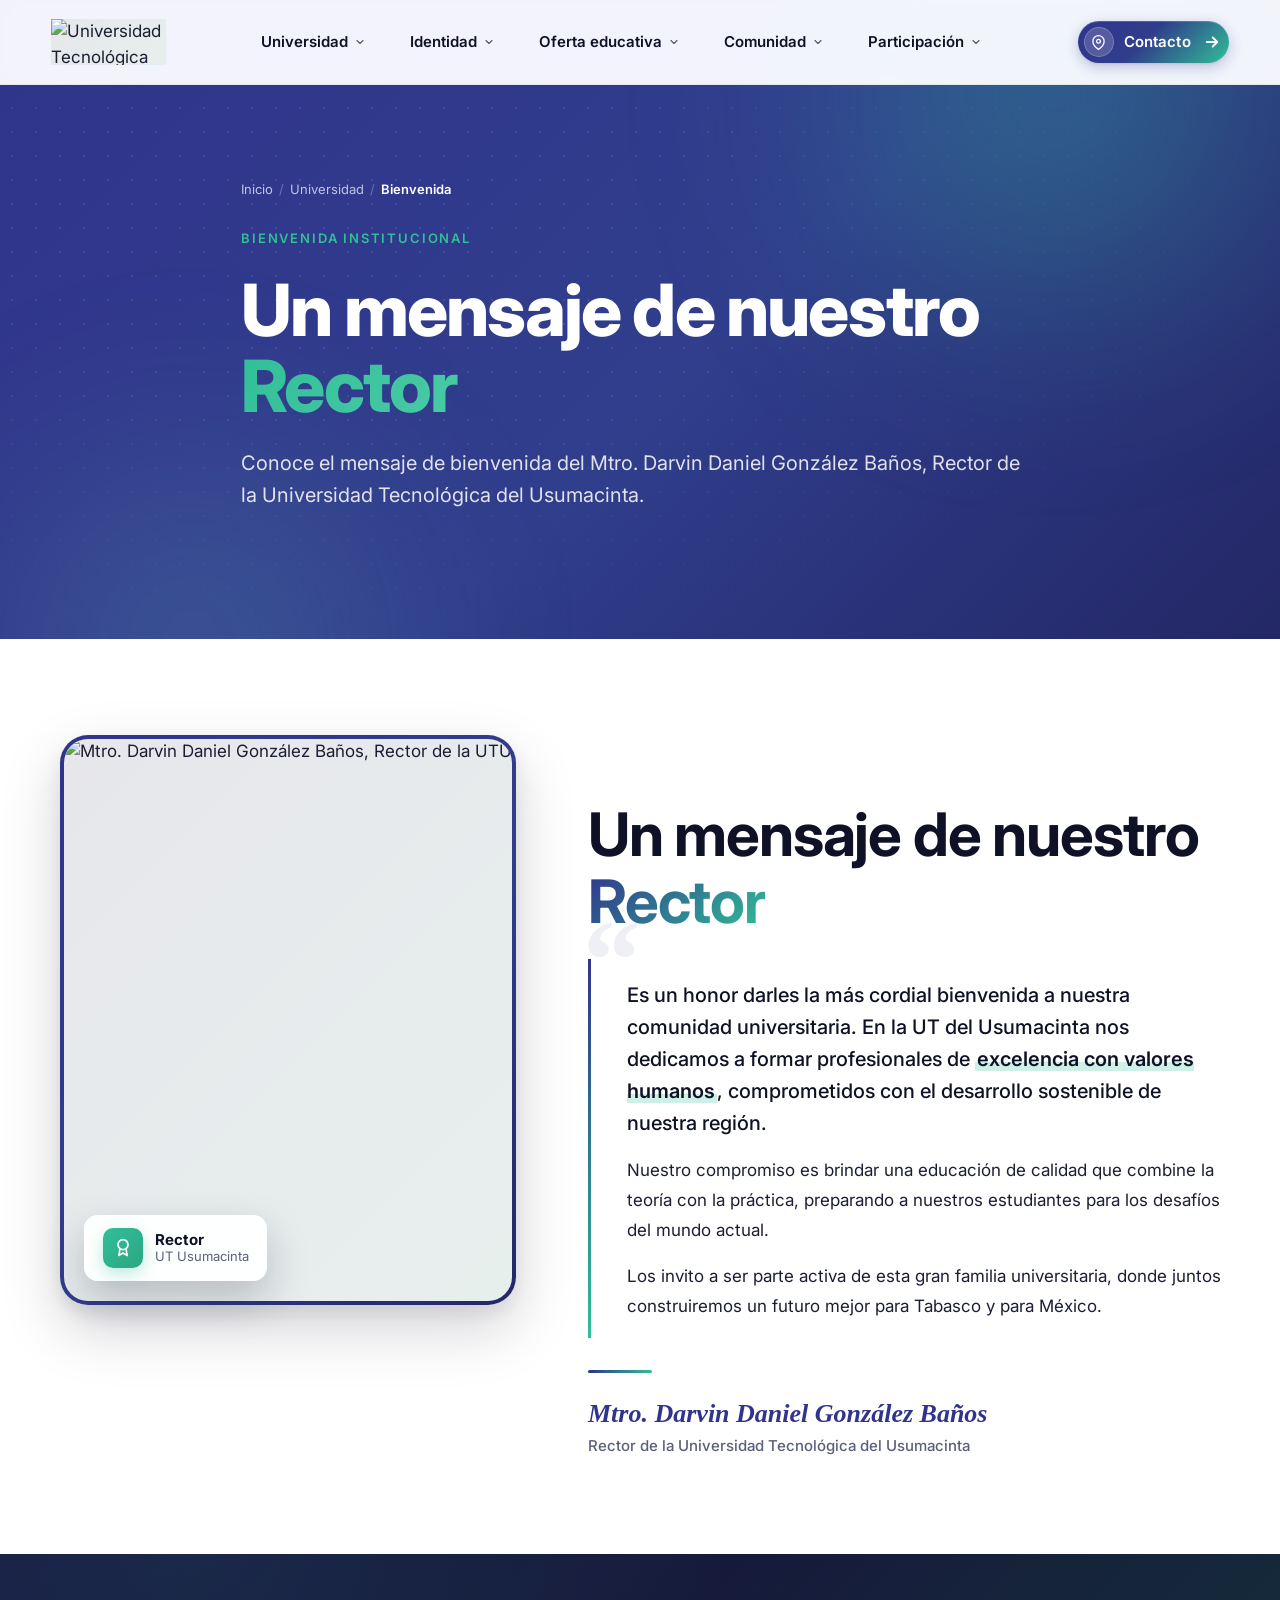
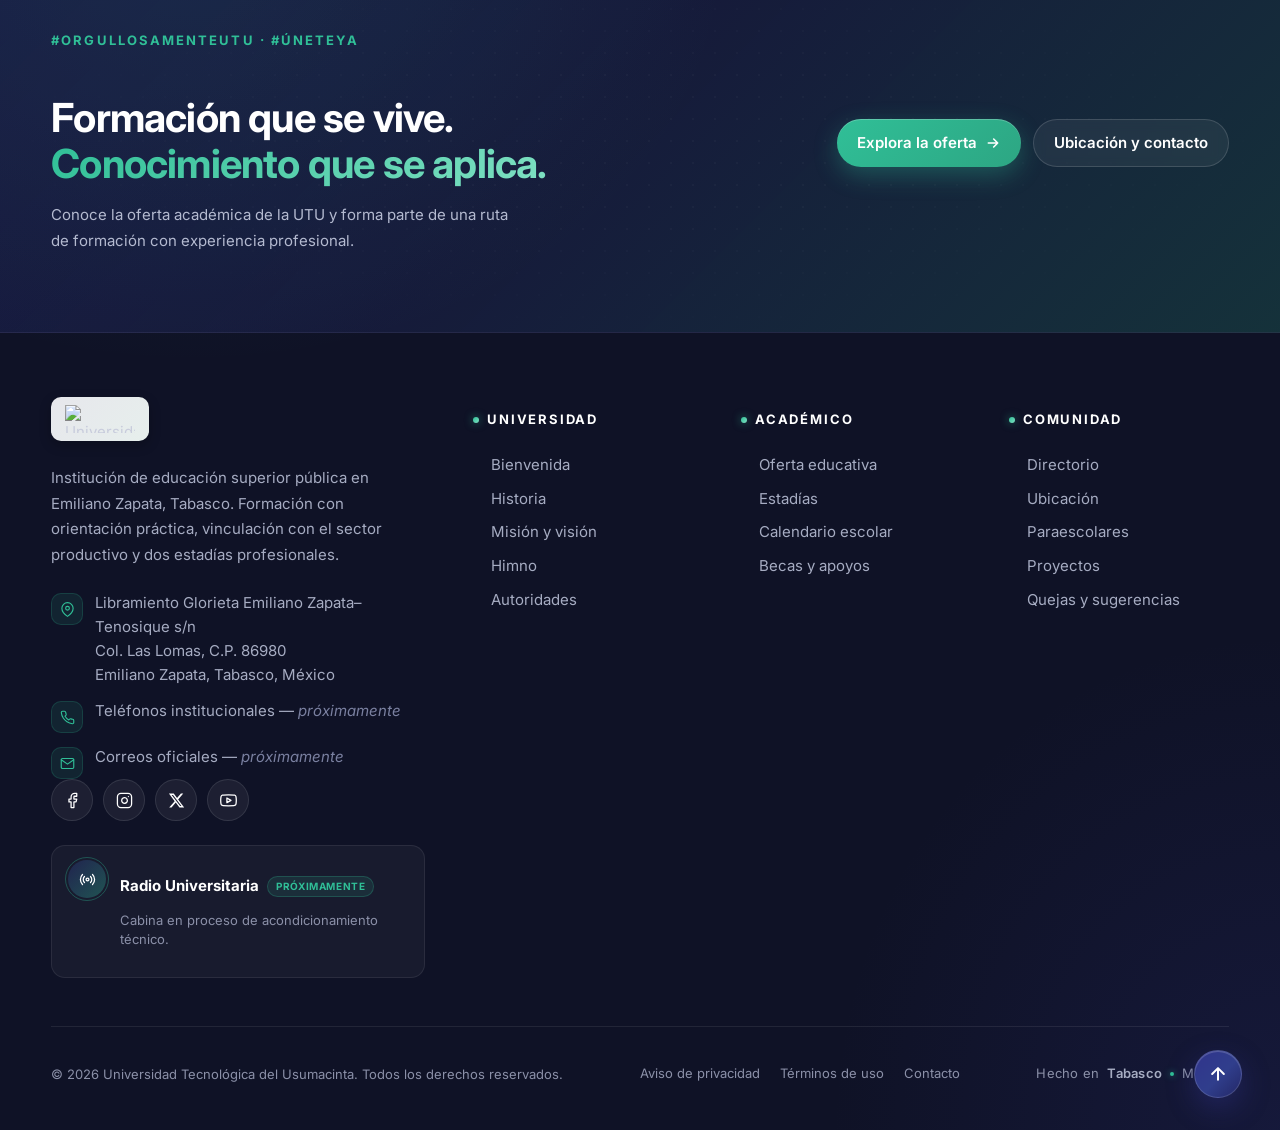
==== pages/universidad/bienvenida.html @ 5c2abf06 "feat: estructura inicial del portal UTU" ====
<!-- ============================================================
     pages/universidad/bienvenida.html — Ejemplo de página interna
     ------------------------------------------------------------
     Patrón a replicar para:
       historia.html, mision-vision.html, autoridades.html,
       instalaciones.html, oferta-educativa/*, admisiones,
       becas, comunidad/*, noticias/*, etc.
     ============================================================ -->
<!DOCTYPE html>
<html lang="es">

<head>
    <meta charset="UTF-8">
    <meta name="viewport" content="width=device-width, initial-scale=1">
    <meta name="theme-color" content="#30348C">

    <title>Bienvenida del Rector | UTU</title>
    <meta name="description" content="Mensaje de bienvenida del Rector de la Universidad Tecnológica del Usumacinta.">
    <meta name="robots" content="index, follow">
    <link rel="canonical" href="https://www.utu.edu.mx/pages/universidad/bienvenida.html">

    <link rel="icon" href="/assets/icons/icon.png" type="image/png">

    <link rel="preconnect" href="https://fonts.googleapis.com">
    <link rel="preconnect" href="https://fonts.gstatic.com" crossorigin>
    <link href="https://fonts.googleapis.com/css2?family=Inter:wght@400;500;600;700;800&display=swap" rel="stylesheet">

    <!-- Estilos base + componentes comunes -->
    <link rel="stylesheet" href="/css/reset.css">
    <link rel="stylesheet" href="/css/variables.css">
    <link rel="stylesheet" href="/css/main.css">
    <link rel="stylesheet" href="/css/components/buttons.css">
    <link rel="stylesheet" href="/css/components/cards.css">
    <link rel="stylesheet" href="/css/components/header.css">
    <link rel="stylesheet" href="/css/components/footer.css">
    <link rel="stylesheet" href="/css/components/breadcrumbs.css">
    <link rel="stylesheet" href="/css/components/page-hero.css">
    <!-- Estilos específicos de esta página -->
    <link rel="stylesheet" href="/css/pages/bienvenida.css">

    <script>document.documentElement.classList.add('js');</script>
</head>

<body data-page="bienvenida">

    <a class="skip-link" href="#contenido">Saltar al contenido principal</a>

    <div data-component="header"></div>

    <main id="contenido">

        <!-- HERO interno (comparte estilos con todas las páginas internas) -->
        <section class="page-hero" aria-labelledby="bienvenida-title">
            <div class="page-hero__bg" aria-hidden="true"></div>
            <div class="container page-hero__inner">
                <nav class="breadcrumbs breadcrumbs--on-dark" aria-label="Ruta de navegación">
                    <ol>
                        <li><a href="/">Inicio</a></li>
                        <li><a href="/pages/universidad/bienvenida.html">Universidad</a></li>
                        <li><span aria-current="page">Bienvenida</span></li>
                    </ol>
                </nav>
                <p class="eyebrow eyebrow--on-dark">Bienvenida institucional</p>
                <h1 class="page-hero__title" id="bienvenida-title">
                    Un mensaje de nuestro
                    <span class="page-hero__title-accent">Rector</span>
                </h1>
                <p class="page-hero__lead">
                    Conoce el mensaje de bienvenida del Mtro. Darvin Daniel González Baños,
                    Rector de la Universidad Tecnológica del Usumacinta.
                </p>
            </div>
        </section>

        <!-- CONTENIDO EDITORIAL -->
        <section class="section bienvenida" aria-labelledby="rector-title">
            <div class="container">
                <div class="bienvenida__layout">

                    <div class="bienvenida__portrait reveal">
                        <figure class="bienvenida__media">
                            <img src="/assets/images/rector/Rector.webp"
                                 alt="Mtro. Darvin Daniel González Baños, Rector de la UTU"
                                 width="800" height="1000"
                                 loading="eager" decoding="async" fetchpriority="high"
                                 data-img-fallback="Retrato oficial del Rector">
                        </figure>
                        <div class="bienvenida__badge">
                            <span class="bienvenida__badge-icon" aria-hidden="true">
                                <svg viewBox="0 0 24 24" fill="none" stroke="currentColor" stroke-width="2" stroke-linecap="round" stroke-linejoin="round"><circle cx="12" cy="8" r="6"/><path d="m8.21 13.89-1.21 7.11L12 18l5 3-1.21-7.12"/></svg>
                            </span>
                            <span class="bienvenida__badge-text">
                                <strong>Rector</strong>
                                <span>UT Usumacinta</span>
                            </span>
                        </div>
                    </div>

                    <div class="bienvenida__content reveal" data-reveal-delay="140">
                        <h2 class="bienvenida__title" id="rector-title">
                            Un mensaje de nuestro <span class="bienvenida__title-accent">Rector</span>
                        </h2>
                        <blockquote class="bienvenida__message">
                            <p class="bienvenida__paragraph bienvenida__paragraph--lead">
                                Es un honor darles la más cordial bienvenida a nuestra
                                comunidad universitaria. En la UT del Usumacinta nos dedicamos
                                a formar profesionales de <span class="bienvenida__highlight">excelencia con valores humanos</span>,
                                comprometidos con el desarrollo sostenible de nuestra región.
                            </p>
                            <p class="bienvenida__paragraph">
                                Nuestro compromiso es brindar una educación de calidad que
                                combine la teoría con la práctica, preparando a nuestros
                                estudiantes para los desafíos del mundo actual.
                            </p>
                            <p class="bienvenida__paragraph">
                                Los invito a ser parte activa de esta gran familia
                                universitaria, donde juntos construiremos un futuro mejor
                                para Tabasco y para México.
                            </p>
                        </blockquote>
                        <footer class="bienvenida__signature">
                            <span class="bienvenida__signature-name">Mtro. Darvin Daniel González Baños</span>
                            <span class="bienvenida__signature-role">Rector de la Universidad Tecnológica del Usumacinta</span>
                        </footer>
                    </div>

                </div>
            </div>
        </section>

    </main>

    <div data-component="footer"></div>

    <script type="module" src="/js/app.js"></script>
</body>
</html>
---- css/variables.css ----
/* ============================================================
   variables.css — Design tokens UTU
   ------------------------------------------------------------
   Punto único de verdad para color, tipografía, espacio,
   radios, sombras, z-index y layout. Nada de colores
   hardcodeados en el resto de archivos.
   ============================================================ */

:root {
    /* ---------- Marca ---------- */
    --color-primary:        #30348C;
    --color-primary-dark:   #303E8C;
    --color-primary-deep:   #232766;
    --color-secondary:      #30BF97;
    --color-secondary-dark: #2DA683;

    /* ---------- Neutros ---------- */
    --color-surface:        #FFFFFF;
    --color-surface-alt:    #F7F8FC;
    --color-background:     #F2F2F2;
    --color-ink:            #0F1226;
    --color-text:           #1C1F33;
    --color-muted:          #5B607A;
    --color-subtle:         #8B90A8;
    --color-border:         #E4E6EF;
    --color-border-strong:  #CFD3E0;

    /* ---------- Gradientes ---------- */
    --gradient-primary: linear-gradient(135deg, #30348C 0%, #303E8C 55%, #232766 100%);
    --gradient-accent:  linear-gradient(135deg, #30BF97 0%, #2DA683 100%);

    /* ---------- Tipografía ---------- */
    --font-sans: Inter, -apple-system, BlinkMacSystemFont, "Segoe UI", Roboto, Helvetica, Arial, sans-serif;

    --fs-xs:   clamp(0.75rem,  0.72rem + 0.15vw, 0.8125rem);
    --fs-sm:   clamp(0.875rem, 0.85rem + 0.20vw, 0.9375rem);
    --fs-base: clamp(0.9375rem,0.92rem + 0.25vw, 1.0625rem);
    --fs-lg:   clamp(1.0625rem,1rem    + 0.40vw, 1.25rem);
    --fs-xl:   clamp(1.25rem,  1.1rem  + 0.80vw, 1.625rem);
    --fs-2xl:  clamp(1.5rem,   1.25rem + 1.40vw, 2.25rem);
    --fs-3xl:  clamp(1.875rem, 1.4rem  + 2.40vw, 3rem);
    --fs-4xl:  clamp(2.25rem,  1.6rem  + 3.20vw, 3.75rem);
    --fs-hero: clamp(2.25rem,  1.4rem  + 4.20vw, 4.5rem);

    /* ---------- Espaciado fluido ---------- */
    --space-2xs: 0.25rem;
    --space-xs:  0.5rem;
    --space-sm:  0.75rem;
    --space-md:  1rem;
    --space-lg:  1.5rem;
    --space-xl:  2rem;
    --space-2xl: 3rem;
    --space-3xl: clamp(3rem,   2rem   + 5vw, 6rem);
    --space-4xl: clamp(4rem,   2.5rem + 7vw, 8rem);

    /* ---------- Layout ---------- */
    --container-max:    1400px;
    --container-narrow: 960px;
    --container-pad:    clamp(1rem, 4vw, 4rem);

    /* ---------- Radios ---------- */
    --radius-xs:   6px;
    --radius-sm:  10px;
    --radius-md:  14px;
    --radius-lg:  20px;
    --radius-xl:  28px;
    --radius-pill: 999px;

    /* ---------- Sombras ---------- */
    --shadow-xs:   0 1px 2px   rgba(15,18,38,.05);
    --shadow-sm:   0 2px 8px   rgba(15,18,38,.06);
    --shadow-md:   0 8px 24px  rgba(15,18,38,.08);
    --shadow-lg:   0 18px 48px rgba(15,18,38,.10);
    --shadow-glow: 0 12px 40px rgba(48,52,140,.18);

    /* ---------- Transiciones ---------- */
    --ease-out:    cubic-bezier(.22,1,.36,1);
    --ease-in-out: cubic-bezier(.65,0,.35,1);
    --t-fast: .2s var(--ease-out);
    --t-base: .35s var(--ease-out);
    --t-slow: .6s var(--ease-out);

    /* ---------- Z-index ---------- */
    --z-header:   100;
    --z-drawer:   300;
    --z-toast:    400;
    --z-lightbox: 500;

    /* ---------- Alturas útiles ---------- */
    --header-h: 68px;
    --hero-h:   clamp(440px, 72vh, 640px);
}

@media (min-width: 1024px) {
    :root {
        --header-h: 84px;
        --hero-h:   clamp(620px, 92vh, 900px);
    }
}

/* Respeta la preferencia de movimiento reducido del sistema */
@media (prefers-reduced-motion: reduce) {
    :root {
        --t-fast: 0.01ms;
        --t-base: 0.01ms;
        --t-slow: 0.01ms;
    }
}
---- css/main.css ----
/* ============================================================
   main.css — Base global y utilidades
   ============================================================ */

body {
    font-family: var(--font-sans);
    font-size: var(--fs-base);
    color: var(--color-text);
    background-color: var(--color-surface);
    overflow-x: hidden;
}

/* ---------- Contenedor ---------- */
.container {
    width: 100%;
    max-width: var(--container-max);
    margin-inline: auto;
    padding-inline: var(--container-pad);
}
.container--narrow { max-width: var(--container-narrow); }

/* ---------- Secciones ---------- */
.section { padding-block: var(--space-3xl); position: relative; }
.section--alt { background-color: var(--color-background); }

.section__head { max-width: 760px; margin-bottom: var(--space-2xl); }
.section__head--center { margin-inline: auto; text-align: center; }
.section__head--row {
    display: flex;
    flex-direction: column;
    gap: var(--space-lg);
    max-width: none;
}
@media (min-width: 768px) {
    .section__head--row {
        flex-direction: row;
        align-items: flex-end;
        justify-content: space-between;
        gap: var(--space-xl);
    }
}

.section__title {
    font-size: var(--fs-3xl);
    letter-spacing: -.02em;
    color: var(--color-ink);
    font-weight: 700;
    line-height: 1.15;
}

.section__lead {
    margin-top: var(--space-md);
    font-size: var(--fs-lg);
    color: var(--color-muted);
    max-width: 62ch;
    line-height: 1.6;
}
.section__lead--center { margin-inline: auto; }

/* ---------- Tipografía auxiliar ---------- */
.eyebrow {
    display: inline-block;
    font-size: var(--fs-xs);
    font-weight: 600;
    letter-spacing: .14em;
    text-transform: uppercase;
    color: var(--color-primary);
    margin-bottom: var(--space-sm);
}
.eyebrow--on-dark { color: var(--color-secondary); }

.lead {
    font-size: var(--fs-lg);
    color: var(--color-text);
    max-width: 62ch;
    line-height: 1.6;
}

.text-muted {
    color: var(--color-muted);
    max-width: 65ch;
    margin-top: var(--space-md);
    line-height: 1.7;
}

/* ---------- Enlace con flecha ---------- */
.link-arrow {
    display: inline-flex;
    align-items: center;
    gap: var(--space-xs);
    margin-top: var(--space-lg);
    font-weight: 600;
    color: var(--color-primary);
    transition: gap var(--t-fast), color var(--t-fast);
}
.link-arrow:hover, .link-arrow:focus-visible {
    gap: var(--space-sm);
    color: var(--color-primary-dark);
    outline: none;
}
.link-arrow svg { width: 18px; height: 18px; transition: transform var(--t-fast); }
.link-arrow:hover svg { transform: translateX(2px); }

/* ---------- Iconos SVG ---------- */
.icon { width: 20px; height: 20px; flex-shrink: 0; }
.icon--solid { fill: currentColor; }

/* ---------- Scroll reveal ---------- */
.reveal {
    opacity: 0;
    transform: translateY(24px);
    transition:
        opacity .7s var(--ease-out),
        transform .7s var(--ease-out);
    transition-delay: var(--reveal-delay, 0ms);
    will-change: opacity, transform;
}
.js .reveal.is-visible { opacity: 1; transform: translateY(0); }
html:not(.js) .reveal { opacity: 1; transform: none; }

@media (prefers-reduced-motion: reduce) {
    .reveal { opacity: 1; transform: none; transition: none; }
}

/* ---------- Utilidades ---------- */
.sr-only {
    position: absolute;
    width: 1px; height: 1px;
    padding: 0; margin: -1px;
    overflow: hidden;
    clip: rect(0,0,0,0);
    white-space: nowrap;
    border: 0;
}

/* ---------- Skip link ---------- */
.skip-link {
    position: absolute;
    top: -100px;
    left: 1rem;
    z-index: 9999;
    display: inline-flex;
    align-items: center;
    padding: .75rem 1.25rem;
    background: var(--gradient-primary);
    color: #FFFFFF;
    font-size: var(--fs-sm);
    font-weight: 600;
    border-radius: var(--radius-pill);
    box-shadow: 0 8px 24px rgba(48,52,140,.35);
    text-decoration: none;
    transition: top .28s var(--ease-out);
}
.skip-link:focus, .skip-link:focus-visible {
    top: 1rem;
    outline: 2px solid var(--color-secondary);
    outline-offset: 3px;
}

/* ---------- Fallback de imágenes ---------- */
img[data-img-fallback] {
    background-color: var(--color-background);
    background-image: linear-gradient(135deg, rgba(48,52,140,.06), rgba(48,191,151,.06));
}
img.img--missing { color: transparent; }
---- css/components/buttons.css ----
/* ============================================================
   buttons.css — Sistema de botones
   ============================================================ */

.btn {
    position: relative;
    display: inline-flex;
    align-items: center;
    justify-content: center;
    gap: .5rem;
    padding: .75rem 1.35rem;
    border-radius: var(--radius-pill);
    font-family: inherit;
    font-size: var(--fs-sm);
    font-weight: 600;
    line-height: 1;
    text-decoration: none;
    cursor: pointer;
    border: 1px solid transparent;
    isolation: isolate;
    -webkit-tap-highlight-color: transparent;
    transition:
        transform .3s var(--ease-out),
        box-shadow .3s var(--ease-out),
        background-color var(--t-fast),
        color var(--t-fast),
        border-color var(--t-fast);
}
.btn:focus-visible { outline: 2px solid var(--color-secondary); outline-offset: 3px; }

.btn__icon {
    width: 18px; height: 18px;
    flex-shrink: 0;
    transition: transform .3s var(--ease-out);
}
.btn:hover .btn__icon { transform: translateX(3px); }

.btn--sm { padding: .55rem 1rem; font-size: var(--fs-xs); }

.btn--primary {
    background: var(--gradient-primary);
    color: #FFFFFF;
    box-shadow: 0 8px 20px rgba(48,52,140,.22);
}
.btn--primary:hover, .btn--primary:focus-visible {
    transform: translateY(-2px);
    background: var(--gradient-accent);
    box-shadow: 0 12px 28px rgba(48,191,151,.32);
    outline: none;
}

.btn--outline {
    background: transparent;
    color: var(--color-primary);
    border-color: var(--color-border-strong);
}
.btn--outline:hover, .btn--outline:focus-visible {
    background: var(--color-primary);
    color: #FFFFFF;
    border-color: var(--color-primary);
    transform: translateY(-2px);
    outline: none;
}

.btn--light {
    background: #FFFFFF;
    color: var(--color-primary);
    box-shadow: 0 8px 20px rgba(15,18,38,.18);
}
.btn--light:hover, .btn--light:focus-visible {
    transform: translateY(-2px);
    box-shadow: 0 12px 28px rgba(15,18,38,.24);
    outline: none;
}

.btn--ghost-light {
    background: rgba(255,255,255,.10);
    color: #FFFFFF;
    border-color: rgba(255,255,255,.22);
    backdrop-filter: blur(6px);
    -webkit-backdrop-filter: blur(6px);
}
.btn--ghost-light:hover, .btn--ghost-light:focus-visible {
    background: rgba(255,255,255,.18);
    border-color: rgba(255,255,255,.32);
    transform: translateY(-2px);
    outline: none;
}

@media (prefers-reduced-motion: reduce) {
    .btn, .btn__icon { transition: none; }
}
---- css/components/cards.css ----
/* ============================================================
   cards.css — Tarjeta base y chips
   ============================================================ */

.card {
    background-color: var(--color-surface);
    border: 1px solid var(--color-border);
    border-radius: var(--radius-lg);
    padding: var(--space-lg);
    box-shadow: var(--shadow-xs);
    transition:
        transform var(--t-base),
        box-shadow var(--t-base),
        border-color var(--t-base);
}
.card:hover {
    transform: translateY(-4px);
    box-shadow: var(--shadow-md);
    border-color: var(--color-border-strong);
}
.card__title { font-size: var(--fs-lg); color: var(--color-ink); margin-bottom: var(--space-xs); }
.card__text  { color: var(--color-muted); font-size: var(--fs-sm); }

/* ---------- Chips ---------- */
.chip {
    display: inline-flex;
    align-items: center;
    padding: .5rem .875rem;
    font-size: var(--fs-xs);
    font-weight: 500;
    color: var(--color-primary);
    background-color: rgba(48,52,140,.06);
    border: 1px solid rgba(48,52,140,.12);
    border-radius: var(--radius-pill);
    transition:
        background-color var(--t-fast),
        color var(--t-fast),
        transform var(--t-fast);
}
.chip:hover {
    background-color: var(--color-primary);
    color: #FFFFFF;
    transform: translateY(-2px);
}
---- css/components/header.css ----
/* ============================================================
   header.css — Header institucional UTU
   ------------------------------------------------------------
   · Barra de progreso superior premium
   · Header fijo con hide/show al scroll
   · Nav con hover pill premium
   · Mega panel para Oferta educativa (Ing / Lic)
   · Dropdowns simples para el resto
   · Menú móvil con acordeones
   · CTA "Contacto" con shine sweep
   ============================================================ */

/* ============================================================
   1. BARRA DE PROGRESO SUPERIOR
   ============================================================ */
.top-progress {
    position: fixed;
    top: 0;
    left: 0;
    right: 0;
    height: 3px;
    z-index: calc(var(--z-header) + 20);
    pointer-events: none;
    overflow: hidden;
    opacity: 1;
    transition: opacity 0.4s ease-out;
}

.top-progress.is-hidden {
    opacity: 0;
}

.top-progress__bar {
    display: block;
    width: 100%;
    height: 100%;
    transform-origin: left center;
    transform: scaleX(0);
    background: linear-gradient(90deg,
            var(--color-primary) 0%,
            var(--color-secondary) 45%,
            #7EE0C2 55%,
            var(--color-primary) 100%);
    background-size: 220% 100%;
    animation: topProgressShimmer 1.8s linear infinite;
    box-shadow:
        0 0 10px rgba(48, 191, 151, 0.55),
        0 0 24px rgba(48, 52, 140, 0.35);
    transition: transform 0.28s cubic-bezier(0.22, 1, 0.36, 1);
    will-change: transform;
}

.top-progress.is-done .top-progress__bar {
    transition: transform 0.35s cubic-bezier(0.22, 1, 0.36, 1);
}

@keyframes topProgressShimmer {
    0% {
        background-position: 100% 0;
    }

    100% {
        background-position: -100% 0;
    }
}

@media (prefers-reduced-motion: reduce) {
    .top-progress__bar {
        animation: none;
    }
}

/* ============================================================
   2. CONTENEDOR RAÍZ DEL HEADER
   ============================================================ */
.site-header {
    position: fixed;
    top: 0;
    left: 0;
    right: 0;
    z-index: var(--z-header);
    background-color: rgba(255, 255, 255, 0.94);
    backdrop-filter: saturate(180%) blur(18px);
    -webkit-backdrop-filter: saturate(180%) blur(18px);
    border-bottom: 1px solid rgba(15, 18, 38, 0.06);
    transition:
        transform 0.4s var(--ease-out),
        box-shadow var(--t-base),
        background-color var(--t-base);
    will-change: transform;
}

.site-header.is-scrolled {
    background-color: rgba(255, 255, 255, 0.97);
    box-shadow: 0 8px 24px rgba(15, 18, 38, 0.06);
}

.site-header.is-hidden {
    transform: translateY(-100%);
}

.site-header__inner {
    display: flex;
    align-items: center;
    justify-content: space-between;
    gap: var(--space-md);
    height: var(--header-h);
    width: 100%;
    max-width: var(--container-max);
    margin-inline: auto;
    padding-inline: var(--container-pad);
}

/* ---------- Logo ---------- */
.site-header__brand {
    display: flex;
    align-items: center;
    flex-shrink: 0;
    transition: opacity var(--t-fast);
}

.site-header__brand:hover {
    opacity: 0.85;
}

.site-header__logo {
    height: clamp(32px, 5vw, 46px);
    width: auto;
    aspect-ratio: 5 / 2;
    object-fit: contain;
}

/* ============================================================
   3. NAV DESKTOP — hover pill premium
   ============================================================ */
.site-header__nav {
    display: none;
}

.nav__list {
    display: flex;
    align-items: center;
    gap: clamp(0.5rem, 1.4vw, 1rem);
    list-style: none;
    margin: 0;
    padding: 0;
}

.nav__item {
    position: relative;
    list-style: none;
}

.nav__link {
    position: relative;
    display: inline-flex;
    align-items: center;
    gap: 0.375rem;
    isolation: isolate;
    font-family: inherit;
    font-size: var(--fs-sm);
    font-weight: 600;
    color: var(--color-ink);
    padding: 0.5rem 0.875rem;
    background: none;
    border: none;
    border-radius: var(--radius-pill);
    cursor: pointer;
    text-decoration: none;
    transition: color var(--t-base);
    -webkit-tap-highlight-color: transparent;
    overflow: hidden;
}

/* Pill de fondo con gradiente sutil (hover premium) */
.nav__link::before {
    content: "";
    position: absolute;
    inset: 0;
    border-radius: inherit;
    background: linear-gradient(135deg,
            rgba(48, 52, 140, 0.10) 0%,
            rgba(48, 191, 151, 0.12) 100%);
    opacity: 0;
    transform: scale(0.75);
    transition:
        opacity 0.32s cubic-bezier(0.22, 1, 0.36, 1),
        transform 0.32s cubic-bezier(0.22, 1, 0.36, 1);
    z-index: -1;
}

/* Halo inferior (detalle premium) */
.nav__link::after {
    content: "";
    position: absolute;
    left: 50%;
    bottom: 4px;
    width: 6px;
    height: 6px;
    border-radius: 50%;
    background: radial-gradient(circle, var(--color-secondary) 0%, transparent 70%);
    transform: translateX(-50%) scale(0);
    opacity: 0;
    transition:
        transform 0.32s cubic-bezier(0.22, 1, 0.36, 1),
        opacity 0.32s;
    filter: blur(1px);
    pointer-events: none;
}

.nav__link:hover,
.nav__link:focus-visible {
    color: var(--color-primary);
    outline: none;
}

.nav__link:hover::before,
.nav__link:focus-visible::before,
.nav__item.is-open .nav__trigger::before {
    opacity: 1;
    transform: scale(1);
}

.nav__link:hover::after,
.nav__link:focus-visible::after,
.nav__item.is-open .nav__trigger::after {
    transform: translateX(-50%) scale(1);
    opacity: 1;
}

/* Estado activo */
.nav__link.is-active,
.nav__item.is-open .nav__trigger {
    color: var(--color-primary);
}

.nav__link.is-active::before {
    opacity: 1;
    transform: scale(1);
    background: linear-gradient(135deg,
            rgba(48, 52, 140, 0.14) 0%,
            rgba(48, 191, 151, 0.16) 100%);
}

.nav__link.is-active::after,
.nav__item.is-open .nav__trigger::after {
    transform: translateX(-50%) scale(1);
    opacity: 1;
}

.nav__link-text {
    position: relative;
    z-index: 1;
    transition: transform 0.32s cubic-bezier(0.22, 1, 0.36, 1);
}

.nav__link:hover .nav__link-text,
.nav__item.is-open .nav__trigger .nav__link-text {
    transform: translateY(-1px);
}

/* Chevron */
.nav__chevron {
    width: 12px;
    height: 12px;
    transition: transform 0.32s cubic-bezier(0.22, 1, 0.36, 1);
    opacity: 0.7;
    position: relative;
    z-index: 1;
}

.nav__link:hover .nav__chevron {
    opacity: 1;
}

.nav__item.is-open .nav__chevron {
    transform: rotate(180deg);
    opacity: 1;
}

/* ============================================================
   4. DROPDOWN SIMPLE
   ============================================================ */
.nav__panel {
    position: absolute;
    top: calc(100% + 12px);
    left: 50%;
    transform: translateX(-50%) translateY(-8px) scale(0.98);
    min-width: 240px;
    padding: 8px;
    background-color: var(--color-surface);
    border: 1px solid var(--color-border);
    border-radius: var(--radius-md);
    box-shadow:
        0 22px 56px rgba(15, 18, 38, 0.14),
        0 6px 16px rgba(15, 18, 38, 0.06);
    opacity: 0;
    visibility: hidden;
    pointer-events: none;
    transition:
        opacity 0.24s cubic-bezier(0.22, 1, 0.36, 1),
        transform 0.24s cubic-bezier(0.22, 1, 0.36, 1),
        visibility 0.24s;
    z-index: 20;
}

.nav__panel::before {
    content: "";
    position: absolute;
    top: -6px;
    left: 50%;
    width: 10px;
    height: 10px;
    background-color: var(--color-surface);
    border-left: 1px solid var(--color-border);
    border-top: 1px solid var(--color-border);
    transform: translateX(-50%) rotate(45deg);
}

.nav__item.is-open .nav__panel {
    opacity: 1;
    visibility: visible;
    pointer-events: auto;
    transform: translateX(-50%) translateY(0) scale(1);
}

.nav__panel-list {
    list-style: none;
    margin: 0;
    padding: 0;
    display: flex;
    flex-direction: column;
    gap: 2px;
}

.nav__panel-list li {
    list-style: none;
}

.nav__panel-list a {
    display: block;
    padding: 0.55rem 0.875rem;
    font-size: var(--fs-sm);
    font-weight: 500;
    color: var(--color-text);
    border-radius: var(--radius-xs);
    text-decoration: none;
    white-space: nowrap;
    transition:
        background-color var(--t-fast),
        color var(--t-fast),
        padding-left var(--t-fast);
}

.nav__panel-list a:hover,
.nav__panel-list a:focus-visible,
.nav__panel-list a.is-active {
    background-color: rgba(48, 52, 140, 0.06);
    color: var(--color-primary);
    padding-left: 1.125rem;
    outline: none;
}

/* ============================================================
   5. MEGA PANEL — Oferta educativa (Ing / Lic)
   ============================================================ */
.nav__panel--mega {
    left: auto;
    right: 0;
    transform: translateY(-8px) scale(0.98);
    min-width: 640px;
    padding: 1.375rem;
}

.nav__panel--mega::before {
    display: none;
}

.nav__item.is-open .nav__panel--mega {
    transform: translateY(0) scale(1);
}

.nav__mega {
    display: grid;
    grid-template-columns: 1fr 1.4fr;
    gap: 1.5rem;
}

.nav__mega-group {
    display: flex;
    flex-direction: column;
}

.nav__mega-head {
    display: flex;
    align-items: center;
    gap: 0.625rem;
    padding-bottom: 0.75rem;
    margin-bottom: 0.5rem;
    border-bottom: 1px solid var(--color-border);
}

.nav__mega-badge {
    display: inline-flex;
    align-items: center;
    justify-content: center;
    min-width: 36px;
    height: 26px;
    padding: 0 0.5rem;
    border-radius: var(--radius-xs);
    font-size: 0.6875rem;
    font-weight: 800;
    letter-spacing: 0.08em;
    text-transform: uppercase;
    color: #fff;
    font-family: var(--font-sans);
}

.nav__mega-badge--ing {
    background: linear-gradient(135deg, #30348C 0%, #303E8C 100%);
    box-shadow:
        0 4px 12px rgba(48, 52, 140, 0.28),
        inset 0 1px 0 rgba(255, 255, 255, 0.18);
}

.nav__mega-badge--lic {
    background: linear-gradient(135deg, #30BF97 0%, #2DA683 100%);
    box-shadow:
        0 4px 12px rgba(48, 191, 151, 0.32),
        inset 0 1px 0 rgba(255, 255, 255, 0.22);
}

.nav__mega-title {
    font-size: var(--fs-sm);
    font-weight: 700;
    color: var(--color-ink);
    letter-spacing: -0.01em;
}

.nav__mega-list {
    list-style: none;
    margin: 0;
    padding: 0;
    display: flex;
    flex-direction: column;
    gap: 2px;
}

.nav__mega-list li {
    list-style: none;
}

.nav__mega-item {
    display: block;
    padding: 0.625rem 0.75rem;
    border-radius: var(--radius-sm);
    text-decoration: none;
    position: relative;
    transition:
        background-color var(--t-fast),
        transform 0.24s cubic-bezier(0.22, 1, 0.36, 1);
}

.nav__mega-item::before {
    content: "";
    position: absolute;
    left: 0;
    top: 50%;
    width: 3px;
    height: 0;
    border-radius: 2px;
    background: linear-gradient(180deg, var(--color-primary), var(--color-secondary));
    transform: translateY(-50%);
    transition: height 0.28s cubic-bezier(0.22, 1, 0.36, 1);
}

.nav__mega-item:hover,
.nav__mega-item:focus-visible {
    background: linear-gradient(135deg,
            rgba(48, 52, 140, 0.055) 0%,
            rgba(48, 191, 151, 0.06) 100%);
    transform: translateX(3px);
    outline: none;
}

.nav__mega-item:hover::before,
.nav__mega-item:focus-visible::before {
    height: 60%;
}

.nav__mega-item-title {
    display: block;
    font-size: var(--fs-sm);
    font-weight: 600;
    color: var(--color-ink);
    line-height: 1.35;
    transition: color var(--t-fast);
}

.nav__mega-item:hover .nav__mega-item-title,
.nav__mega-item:focus-visible .nav__mega-item-title {
    color: var(--color-primary);
}

.nav__mega-item-sub {
    display: inline-flex;
    align-items: center;
    gap: 0.375rem;
    margin-top: 3px;
    font-size: var(--fs-xs);
    color: var(--color-muted);
    line-height: 1.35;
    transition: color var(--t-fast), transform 0.28s var(--ease-out);
}

.nav__mega-item-sub svg {
    flex-shrink: 0;
    opacity: 0.65;
    transition: transform 0.28s var(--ease-out), opacity 0.28s;
}

.nav__mega-item:hover .nav__mega-item-sub,
.nav__mega-item:focus-visible .nav__mega-item-sub {
    color: var(--color-secondary-dark);
}

.nav__mega-item:hover .nav__mega-item-sub svg {
    transform: translateX(3px);
    opacity: 1;
}

/* ============================================================
   6. CTA PREMIUM — "Contacto"
   ============================================================ */
.site-header__actions {
    display: none;
}

.header-cta {
    position: relative;
    display: inline-flex;
    align-items: center;
    gap: 0.5rem;
    padding: 0.375rem 0.5rem 0.375rem 0.375rem;
    border-radius: var(--radius-pill);
    background: linear-gradient(135deg, #30348C 0%, #303E8C 45%, #30BF97 100%);
    color: #FFFFFF;
    font-size: var(--fs-sm);
    font-weight: 600;
    letter-spacing: 0.01em;
    text-decoration: none;
    overflow: hidden;
    isolation: isolate;
    box-shadow:
        0 4px 14px rgba(48, 52, 140, 0.28),
        0 1px 2px rgba(15, 18, 38, 0.08),
        inset 0 1px 0 rgba(255, 255, 255, 0.18);
    transition:
        transform 0.32s cubic-bezier(0.22, 1, 0.36, 1),
        box-shadow 0.32s cubic-bezier(0.22, 1, 0.36, 1);
}

.header-cta::before {
    /* Shine sweep */
    content: "";
    position: absolute;
    top: 0;
    left: -120%;
    width: 100%;
    height: 100%;
    background: linear-gradient(100deg,
            transparent 0%,
            rgba(255, 255, 255, 0.35) 50%,
            transparent 100%);
    transition: left 0.7s cubic-bezier(0.22, 1, 0.36, 1);
    pointer-events: none;
    z-index: 1;
}

.header-cta::after {
    /* Glow interior en hover */
    content: "";
    position: absolute;
    inset: 0;
    border-radius: inherit;
    background: radial-gradient(circle at 30% 50%,
            rgba(126, 224, 194, 0.5) 0%,
            transparent 60%);
    opacity: 0;
    transition: opacity 0.4s ease-out;
    pointer-events: none;
    z-index: 0;
}

.header-cta:hover,
.header-cta:focus-visible {
    transform: translateY(-2px);
    box-shadow:
        0 12px 28px rgba(48, 52, 140, 0.42),
        0 2px 4px rgba(15, 18, 38, 0.10),
        inset 0 1px 0 rgba(255, 255, 255, 0.28);
    outline: none;
}

.header-cta:hover::before,
.header-cta:focus-visible::before {
    left: 120%;
}

.header-cta:hover::after,
.header-cta:focus-visible::after {
    opacity: 1;
}

.header-cta__icon {
    display: inline-flex;
    align-items: center;
    justify-content: center;
    width: 30px;
    height: 30px;
    border-radius: 50%;
    background: rgba(255, 255, 255, 0.18);
    border: 1px solid rgba(255, 255, 255, 0.22);
    backdrop-filter: blur(6px);
    -webkit-backdrop-filter: blur(6px);
    position: relative;
    z-index: 2;
    transition: transform 0.32s cubic-bezier(0.22, 1, 0.36, 1);
}

.header-cta__icon svg {
    width: 15px;
    height: 15px;
    stroke-linecap: round;
    stroke-linejoin: round;
}

.header-cta__label {
    position: relative;
    z-index: 2;
    padding-inline: 0.125rem 0.25rem;
}

.header-cta__arrow {
    display: inline-flex;
    align-items: center;
    justify-content: center;
    width: 18px;
    height: 18px;
    position: relative;
    z-index: 2;
    transition: transform 0.32s cubic-bezier(0.22, 1, 0.36, 1);
}

.header-cta__arrow svg {
    width: 100%;
    height: 100%;
    stroke-linecap: round;
    stroke-linejoin: round;
}

.header-cta:hover .header-cta__icon,
.header-cta:focus-visible .header-cta__icon {
    transform: scale(1.06) rotate(-3deg);
}

.header-cta:hover .header-cta__arrow,
.header-cta:focus-visible .header-cta__arrow {
    transform: translateX(3px);
}

/* Variante full (dentro del menú móvil) */
.header-cta--full {
    width: 100%;
    justify-content: center;
    padding: 0.625rem 0.75rem 0.625rem 0.625rem;
}

/* ============================================================
   7. BOTÓN HAMBURGUESA
   ============================================================ */
.site-header__toggle {
    display: inline-flex;
    align-items: center;
    justify-content: center;
    width: 44px;
    height: 44px;
    border-radius: var(--radius-sm);
    color: var(--color-ink);
    background: none;
    border: none;
    cursor: pointer;
    transition: background-color var(--t-fast);
    -webkit-tap-highlight-color: transparent;
}

.site-header__toggle:hover,
.site-header__toggle:focus-visible {
    background-color: rgba(15, 18, 38, 0.05);
}

.site-header__toggle svg {
    width: 22px;
    height: 22px;
}

/* ============================================================
   8. MENÚ MÓVIL
   ============================================================ */
.mobile-menu {
    position: fixed;
    inset: 0;
    z-index: var(--z-drawer);
    visibility: hidden;
    pointer-events: none;
}

.mobile-menu__backdrop {
    position: absolute;
    inset: 0;
    background-color: rgba(15, 18, 38, 0.45);
    opacity: 0;
    transition: opacity var(--t-base);
}

.mobile-menu__panel {
    position: absolute;
    top: 0;
    right: 0;
    height: 100dvh;
    width: min(88vw, 380px);
    background-color: var(--color-surface);
    box-shadow: -12px 0 40px rgba(15, 18, 38, 0.15);
    transform: translateX(100%);
    transition: transform var(--t-slow);
    display: flex;
    flex-direction: column;
    padding: var(--space-lg);
    overflow-y: auto;
}

.mobile-menu.is-open {
    visibility: visible;
    pointer-events: auto;
}

.mobile-menu.is-open .mobile-menu__backdrop {
    opacity: 1;
}

.mobile-menu.is-open .mobile-menu__panel {
    transform: translateX(0);
}

.mobile-menu__head {
    display: flex;
    align-items: center;
    justify-content: space-between;
    padding-bottom: var(--space-lg);
    border-bottom: 1px solid var(--color-border);
    margin-bottom: var(--space-lg);
}

.mobile-menu__logo {
    height: 32px;
    width: auto;
    aspect-ratio: 5 / 2;
    object-fit: contain;
}

.mobile-menu__close {
    width: 44px;
    height: 44px;
    display: inline-flex;
    align-items: center;
    justify-content: center;
    border-radius: var(--radius-sm);
    color: var(--color-ink);
    background: none;
    border: none;
    cursor: pointer;
    transition: background-color var(--t-fast);
    -webkit-tap-highlight-color: transparent;
}

.mobile-menu__close:hover,
.mobile-menu__close:focus-visible {
    background-color: var(--color-background);
}

.mobile-menu__nav {
    flex: 1;
    display: flex;
    flex-direction: column;
}

.mobile-menu__nav ul {
    list-style: none;
    margin: 0;
    padding: 0;
    display: flex;
    flex-direction: column;
    gap: var(--space-2xs);
}

.mobile-menu__nav li {
    list-style: none;
}

.mobile-menu__link {
    display: block;
    padding: 0.875rem 1rem;
    font-size: var(--fs-lg);
    font-weight: 500;
    color: var(--color-ink);
    background: none;
    border: none;
    border-radius: var(--radius-sm);
    font-family: inherit;
    text-align: left;
    width: 100%;
    text-decoration: none;
    cursor: pointer;
    transition:
        background-color var(--t-fast),
        color var(--t-fast),
        padding-left var(--t-fast);
    -webkit-tap-highlight-color: transparent;
}

.mobile-menu__link:hover,
.mobile-menu__link:focus-visible {
    background-color: var(--color-background);
    color: var(--color-primary);
    padding-left: 1.25rem;
}

.mobile-menu__trigger {
    display: flex;
    align-items: center;
    justify-content: space-between;
    gap: var(--space-sm);
    padding-right: 1rem;
}

.mobile-menu__trigger:hover,
.mobile-menu__trigger:focus-visible {
    padding-left: 1rem;
}

.mobile-menu__chevron {
    width: 16px;
    height: 16px;
    color: var(--color-muted);
    transition: transform var(--t-base), color var(--t-base);
    flex-shrink: 0;
}

.mobile-menu__group.is-open .mobile-menu__chevron {
    transform: rotate(180deg);
    color: var(--color-primary);
}

.mobile-menu__group.is-open .mobile-menu__trigger {
    background-color: var(--color-background);
    color: var(--color-primary);
}

.mobile-menu__sub {
    list-style: none;
    margin: 0;
    padding: 0.25rem 0 0.5rem 0.5rem;
    display: flex;
    flex-direction: column;
    gap: 2px;
    animation: mobileSubOpen 0.28s var(--ease-out);
}

.mobile-menu__sub[hidden] {
    display: none;
}

@keyframes mobileSubOpen {
    from {
        opacity: 0;
        transform: translateY(-4px);
    }

    to {
        opacity: 1;
        transform: translateY(0);
    }
}

@media (prefers-reduced-motion: reduce) {
    .mobile-menu__sub {
        animation: none;
    }
}

.mobile-menu__sub-link {
    display: block;
    padding: 0.5rem 0.875rem;
    font-size: var(--fs-sm);
    color: var(--color-muted);
    border-left: 2px solid var(--color-border);
    text-decoration: none;
    transition:
        color var(--t-fast),
        border-color var(--t-fast),
        padding-left var(--t-fast),
        background-color var(--t-fast);
    -webkit-tap-highlight-color: transparent;
}

.mobile-menu__sub-link:hover,
.mobile-menu__sub-link:focus-visible,
.mobile-menu__sub-link.is-active {
    color: var(--color-primary);
    border-color: var(--color-secondary);
    padding-left: 1.125rem;
    background-color: rgba(48, 191, 151, 0.06);
    outline: none;
}

.mobile-menu__cta {
    margin-top: var(--space-lg);
    padding-top: var(--space-lg);
    border-top: 1px solid var(--color-border);
}

.mobile-menu__cta .header-cta {
    width: 100%;
}

body.menu-open {
    overflow: hidden;
}

/* ============================================================
   9. DESKTOP
   ============================================================ */
@media (min-width: 1024px) {
    .site-header__nav {
        display: block;
    }

    .site-header__actions {
        display: flex;
        align-items: center;
        gap: var(--space-sm);
    }

    .site-header__toggle {
        display: none;
    }

    .mobile-menu {
        display: none;
    }
}

/* ============================================================
   10. MOVIMIENTO REDUCIDO
   ============================================================ */
@media (prefers-reduced-motion: reduce) {
    .site-header {
        transition: none;
    }

    .nav__panel {
        transition: none;
    }

    .nav__panel--mega {
        transition: none;
    }

    .mobile-menu__panel {
        transition: none;
    }

    .header-cta {
        transition: none;
    }

    .header-cta::before,
    .header-cta::after {
        transition: none;
    }
}
---- css/components/footer.css ----
/* ============================================================
   footer.css — Footer institucional UTU
   ------------------------------------------------------------
   · Franja CTA superior con gradiente
   · Cuerpo principal: marca + 3 columnas de enlaces
   · Redes sociales premium (glass + brand color)
   · Tarjeta Radio Universitaria (próximamente)
   · Barra inferior con legal + "Hecho en Tabasco"
   · Botón flotante "volver arriba"
   ============================================================ */

.site-footer {
    position: relative;
    background-color: var(--color-ink);
    color: #C8CCDC;
    font-size: var(--fs-sm);
    isolation: isolate;
}

/* Glow y patrón decorativo de fondo */
.site-footer::before {
    content: "";
    position: absolute;
    inset: 0;
    pointer-events: none;
    z-index: -1;
    background:
        radial-gradient(60% 50% at 15% 0%, rgba(48, 191, 151, 0.10) 0%, transparent 70%),
        radial-gradient(50% 60% at 100% 100%, rgba(48, 52, 140, 0.20) 0%, transparent 70%);
}

/* ============================================================
   1. FRANJA CTA SUPERIOR
   ============================================================ */
.site-footer__cta {
    position: relative;
    border-bottom: 1px solid rgba(255, 255, 255, 0.06);
    background:
        linear-gradient(135deg,
            rgba(48, 52, 140, 0.28) 0%,
            rgba(48, 62, 140, 0.20) 45%,
            rgba(48, 191, 151, 0.18) 100%);
    overflow: hidden;
}

.site-footer__cta::before {
    content: "";
    position: absolute;
    inset: 0;
    pointer-events: none;
    background-image: radial-gradient(rgba(255, 255, 255, 0.08) 1px, transparent 1px);
    background-size: 22px 22px;
    opacity: 0.35;
    mask-image: radial-gradient(ellipse at center, #000 30%, transparent 75%);
    -webkit-mask-image: radial-gradient(ellipse at center, #000 30%, transparent 75%);
}

.site-footer__cta-inner {
    position: relative;
    z-index: 1;
    display: grid;
    grid-template-columns: 1fr;
    gap: var(--space-xl);
    padding-block: clamp(2.5rem, 5vw, 4rem);
    align-items: center;
}

@media (min-width: 900px) {
    .site-footer__cta-inner {
        grid-template-columns: 1.4fr 1fr;
        gap: var(--space-2xl);
    }
}

.site-footer__cta-eyebrow {
    display: inline-block;
    font-size: var(--fs-xs);
    font-weight: 700;
    letter-spacing: 0.16em;
    text-transform: uppercase;
    color: var(--color-secondary);
    margin-bottom: var(--space-sm);
}

.site-footer__cta-title {
    font-size: clamp(1.5rem, 1.1rem + 1.8vw, 2.5rem);
    font-weight: 700;
    letter-spacing: -0.02em;
    line-height: 1.15;
    color: #FFFFFF;
    margin-bottom: var(--space-sm);
}

.site-footer__cta-title span {
    background: linear-gradient(135deg, #30BF97 0%, #7EE0C2 100%);
    -webkit-background-clip: text;
    background-clip: text;
    color: transparent;
}

.site-footer__cta-sub {
    color: #B4BAD0;
    line-height: 1.7;
    max-width: 52ch;
}

.site-footer__cta-actions {
    display: flex;
    flex-wrap: wrap;
    gap: var(--space-sm);
    justify-content: flex-start;
}

@media (min-width: 900px) {
    .site-footer__cta-actions {
        justify-content: flex-end;
    }
}

/* ---------- Botones del CTA ---------- */
.footer-cta {
    display: inline-flex;
    align-items: center;
    gap: 0.5rem;
    padding: 0.75rem 1.25rem;
    border-radius: var(--radius-pill);
    font-size: var(--fs-sm);
    font-weight: 600;
    text-decoration: none;
    transition:
        transform 0.3s cubic-bezier(0.22, 1, 0.36, 1),
        box-shadow 0.3s cubic-bezier(0.22, 1, 0.36, 1),
        background-color 0.3s;
    -webkit-tap-highlight-color: transparent;
    white-space: nowrap;
}

.footer-cta--primary {
    background: linear-gradient(135deg, #30BF97 0%, #2DA683 100%);
    color: #FFFFFF;
    box-shadow:
        0 8px 24px rgba(48, 191, 151, 0.32),
        inset 0 1px 0 rgba(255, 255, 255, 0.22);
}

.footer-cta--primary:hover,
.footer-cta--primary:focus-visible {
    transform: translateY(-2px);
    box-shadow:
        0 14px 32px rgba(48, 191, 151, 0.42),
        inset 0 1px 0 rgba(255, 255, 255, 0.28);
    outline: none;
}

.footer-cta--primary .footer-cta__icon {
    display: inline-flex;
    align-items: center;
    justify-content: center;
    width: 16px;
    height: 16px;
    transition: transform 0.3s cubic-bezier(0.22, 1, 0.36, 1);
}

.footer-cta--primary .footer-cta__icon svg {
    width: 100%;
    height: 100%;
}

.footer-cta--primary:hover .footer-cta__icon,
.footer-cta--primary:focus-visible .footer-cta__icon {
    transform: translateX(3px);
}

.footer-cta--ghost {
    background-color: rgba(255, 255, 255, 0.06);
    color: #FFFFFF;
    border: 1px solid rgba(255, 255, 255, 0.14);
    backdrop-filter: blur(6px);
    -webkit-backdrop-filter: blur(6px);
}

.footer-cta--ghost:hover,
.footer-cta--ghost:focus-visible {
    background-color: rgba(255, 255, 255, 0.12);
    border-color: rgba(255, 255, 255, 0.24);
    transform: translateY(-2px);
    outline: none;
}

/* ============================================================
   2. CUERPO PRINCIPAL
   ============================================================ */
.site-footer__body {
    position: relative;
    padding-block: clamp(2.5rem, 5vw, 4rem) var(--space-xl);
}

.site-footer__grid {
    display: grid;
    grid-template-columns: 1fr;
    gap: var(--space-2xl);
}

@media (min-width: 640px) {
    .site-footer__grid {
        grid-template-columns: repeat(2, 1fr);
    }
}

@media (min-width: 1024px) {
    .site-footer__grid {
        grid-template-columns: 1.7fr 1fr 1fr 1fr;
        gap: var(--space-2xl);
    }
}

/* ---------- Columna de marca ---------- */
.site-footer__brand {
    max-width: 420px;
}

.site-footer__logo {
    height: 44px;
    width: auto;
    max-width: 220px;
    object-fit: contain;
    margin-bottom: var(--space-lg);
    padding: 8px 14px;
    background-color: #FFFFFF;
    border-radius: var(--radius-sm);
    box-shadow: 0 4px 12px rgba(0, 0, 0, 0.25);
}

.site-footer__about {
    color: #A6ACC2;
    line-height: 1.7;
    margin-bottom: var(--space-lg);
}

/* ---------- Contacto con iconos ---------- */
.site-footer__contact {
    list-style: none;
    margin: 0 0 var(--space-lg);
    padding: 0;
    display: flex;
    flex-direction: column;
    gap: var(--space-sm);
}

.site-footer__contact li {
    list-style: none;
}

.site-footer__contact-item {
    display: flex;
    align-items: flex-start;
    gap: 0.75rem;
    color: #A6ACC2;
    line-height: 1.6;
    font-size: var(--fs-sm);
}

.site-footer__contact-item em {
    color: #7A80A0;
    font-style: italic;
}

.site-footer__contact-icon {
    display: inline-flex;
    align-items: center;
    justify-content: center;
    flex-shrink: 0;
    width: 32px;
    height: 32px;
    border-radius: var(--radius-sm);
    background-color: rgba(48, 191, 151, 0.10);
    border: 1px solid rgba(48, 191, 151, 0.18);
    color: var(--color-secondary);
    margin-top: 2px;
}

.site-footer__contact-icon svg {
    width: 15px;
    height: 15px;
}

/* ---------- Redes sociales premium ---------- */
.site-footer__social {
    display: flex;
    gap: 0.625rem;
    margin-bottom: var(--space-lg);
}

.site-footer__social-link {
    position: relative;
    width: 42px;
    height: 42px;
    display: inline-flex;
    align-items: center;
    justify-content: center;
    border-radius: 50%;
    background-color: rgba(255, 255, 255, 0.06);
    border: 1px solid rgba(255, 255, 255, 0.10);
    color: #FFFFFF;
    text-decoration: none;
    overflow: visible;
    transition:
        background-color 0.28s,
        border-color 0.28s,
        transform 0.32s cubic-bezier(0.22, 1, 0.36, 1),
        box-shadow 0.32s;
    -webkit-tap-highlight-color: transparent;
}

.site-footer__social-icon {
    display: inline-flex;
    align-items: center;
    justify-content: center;
    width: 100%;
    height: 100%;
    transition: transform 0.42s cubic-bezier(0.22, 1, 0.36, 1);
}

.site-footer__social-icon svg {
    width: 17px;
    height: 17px;
}

.site-footer__social-link:hover,
.site-footer__social-link:focus-visible {
    background-color: var(--brand-color, var(--color-secondary));
    border-color: transparent;
    color: #FFFFFF;
    transform: translateY(-3px);
    box-shadow: 0 12px 24px color-mix(in srgb, var(--brand-color, #30BF97) 40%, transparent);
    outline: none;
}

.site-footer__social-link:hover .site-footer__social-icon,
.site-footer__social-link:focus-visible .site-footer__social-icon {
    transform: rotate(-8deg) scale(1.08);
}

/* Tooltip flotante */
.site-footer__social-tip {
    position: absolute;
    bottom: calc(100% + 10px);
    left: 50%;
    transform: translateX(-50%) translateY(4px);
    padding: 0.375rem 0.625rem;
    background-color: #0B0E1F;
    color: #FFFFFF;
    font-size: 0.6875rem;
    font-weight: 600;
    letter-spacing: 0.04em;
    border-radius: var(--radius-xs);
    border: 1px solid rgba(255, 255, 255, 0.10);
    white-space: nowrap;
    opacity: 0;
    visibility: hidden;
    pointer-events: none;
    transition:
        opacity 0.24s,
        transform 0.24s,
        visibility 0.24s;
    z-index: 3;
    box-shadow: 0 8px 20px rgba(0, 0, 0, 0.35);
}

.site-footer__social-tip::after {
    content: "";
    position: absolute;
    top: 100%;
    left: 50%;
    width: 6px;
    height: 6px;
    background-color: #0B0E1F;
    border-right: 1px solid rgba(255, 255, 255, 0.10);
    border-bottom: 1px solid rgba(255, 255, 255, 0.10);
    transform: translateX(-50%) rotate(45deg);
    margin-top: -3px;
}

.site-footer__social-link:hover .site-footer__social-tip,
.site-footer__social-link:focus-visible .site-footer__social-tip {
    opacity: 1;
    visibility: visible;
    transform: translateX(-50%) translateY(0);
}

/* ---------- Tarjeta Radio Universitaria ---------- */
.site-footer__radio {
    display: flex;
    align-items: flex-start;
    gap: 0.875rem;
    padding: 0.875rem 1rem;
    background-color: rgba(255, 255, 255, 0.04);
    border: 1px solid rgba(255, 255, 255, 0.08);
    border-radius: var(--radius-md);
    margin-top: var(--space-md);
}

.site-footer__radio-icon {
    display: inline-flex;
    align-items: center;
    justify-content: center;
    flex-shrink: 0;
    width: 38px;
    height: 38px;
    border-radius: 50%;
    background: linear-gradient(135deg, rgba(48, 52, 140, 0.35) 0%, rgba(48, 191, 151, 0.35) 100%);
    color: #FFFFFF;
    position: relative;
}

.site-footer__radio-icon::after {
    content: "";
    position: absolute;
    inset: -3px;
    border-radius: 50%;
    border: 1px solid rgba(48, 191, 151, 0.35);
    animation: footerRadioPulse 2.6s ease-out infinite;
}

@keyframes footerRadioPulse {
    0%   { transform: scale(0.9); opacity: 0.9; }
    100% { transform: scale(1.35); opacity: 0; }
}

@media (prefers-reduced-motion: reduce) {
    .site-footer__radio-icon::after { animation: none; }
}

.site-footer__radio-icon svg {
    width: 17px;
    height: 17px;
}

.site-footer__radio-title {
    display: flex;
    align-items: center;
    gap: 0.5rem;
    font-size: var(--fs-sm);
    font-weight: 700;
    color: #FFFFFF;
    margin-bottom: 2px;
}

.site-footer__radio-badge {
    display: inline-flex;
    align-items: center;
    padding: 0.125rem 0.5rem;
    font-size: 0.625rem;
    font-weight: 700;
    letter-spacing: 0.06em;
    text-transform: uppercase;
    color: var(--color-secondary);
    background-color: rgba(48, 191, 151, 0.12);
    border: 1px solid rgba(48, 191, 151, 0.24);
    border-radius: var(--radius-pill);
}

.site-footer__radio-sub {
    font-size: var(--fs-xs);
    color: #8B90A8;
    line-height: 1.5;
}

/* ---------- Títulos de columnas ---------- */
.site-footer__title {
    display: flex;
    align-items: center;
    gap: 0.5rem;
    font-size: var(--fs-xs);
    font-weight: 700;
    letter-spacing: 0.14em;
    text-transform: uppercase;
    color: #FFFFFF;
    margin-bottom: var(--space-lg);
}

.site-footer__title-dot {
    display: inline-block;
    width: 6px;
    height: 6px;
    border-radius: 50%;
    background: linear-gradient(135deg, var(--color-secondary), #7EE0C2);
    box-shadow: 0 0 8px rgba(48, 191, 151, 0.65);
    flex-shrink: 0;
}

/* ---------- Listas de enlaces ---------- */
.site-footer__list {
    list-style: none;
    margin: 0;
    padding: 0;
    display: flex;
    flex-direction: column;
    gap: 0.625rem;
}

.site-footer__list li {
    list-style: none;
}

.site-footer__link {
    display: inline-flex;
    align-items: center;
    gap: 0.375rem;
    color: #A6ACC2;
    font-size: var(--fs-sm);
    line-height: 1.5;
    text-decoration: none;
    transition: color 0.24s;
    -webkit-tap-highlight-color: transparent;
}

.site-footer__link-arrow {
    display: inline-flex;
    align-items: center;
    justify-content: center;
    width: 12px;
    height: 12px;
    color: var(--color-secondary);
    opacity: 0;
    transform: translateX(-4px);
    transition:
        opacity 0.24s,
        transform 0.32s cubic-bezier(0.22, 1, 0.36, 1);
    flex-shrink: 0;
}

.site-footer__link-arrow svg {
    width: 100%;
    height: 100%;
}

.site-footer__link:hover,
.site-footer__link:focus-visible {
    color: #FFFFFF;
    outline: none;
}

.site-footer__link:hover .site-footer__link-arrow,
.site-footer__link:focus-visible .site-footer__link-arrow {
    opacity: 1;
    transform: translateX(0);
}

/* ============================================================
   3. BARRA INFERIOR
   ============================================================ */
.site-footer__bottom {
    margin-top: var(--space-2xl);
    padding-top: var(--space-lg);
    border-top: 1px solid rgba(255, 255, 255, 0.08);
    display: flex;
    flex-direction: column;
    gap: var(--space-md);
    font-size: var(--fs-xs);
    color: #8B90A8;
}

@media (min-width: 900px) {
    .site-footer__bottom {
        flex-direction: row;
        align-items: center;
        justify-content: space-between;
        gap: var(--space-lg);
    }
}

.site-footer__copy {
    line-height: 1.6;
}

.site-footer__legal {
    list-style: none;
    margin: 0;
    padding: 0;
    display: flex;
    flex-wrap: wrap;
    gap: 0.5rem 1.25rem;
}

.site-footer__legal li {
    list-style: none;
}

.site-footer__legal a {
    color: #8B90A8;
    text-decoration: none;
    transition: color 0.24s;
    position: relative;
}

.site-footer__legal a::after {
    content: "";
    position: absolute;
    left: 0;
    right: 0;
    bottom: -2px;
    height: 1px;
    background-color: var(--color-secondary);
    transform: scaleX(0);
    transform-origin: left;
    transition: transform 0.3s cubic-bezier(0.22, 1, 0.36, 1);
}

.site-footer__legal a:hover,
.site-footer__legal a:focus-visible {
    color: var(--color-secondary);
    outline: none;
}

.site-footer__legal a:hover::after,
.site-footer__legal a:focus-visible::after {
    transform: scaleX(1);
}

.site-footer__made {
    display: inline-flex;
    align-items: center;
    gap: 0.5rem;
    letter-spacing: 0.02em;
}

.site-footer__made span[aria-hidden] {
    color: #A6ACC2;
    font-weight: 600;
}

.site-footer__made-dot {
    display: inline-block;
    width: 4px;
    height: 4px;
    border-radius: 50%;
    background-color: var(--color-secondary);
    box-shadow: 0 0 6px rgba(48, 191, 151, 0.75);
}

/* ============================================================
   4. BOTÓN "VOLVER ARRIBA"
   ============================================================ */
.site-footer__to-top {
    position: absolute;
    right: clamp(1rem, 3vw, 2.5rem);
    bottom: clamp(1rem, 3vw, 2rem);
    width: 48px;
    height: 48px;
    display: inline-flex;
    align-items: center;
    justify-content: center;
    border-radius: 50%;
    background: linear-gradient(135deg, #30348C 0%, #303E8C 55%, #232766 100%);
    color: #FFFFFF;
    border: 1px solid rgba(255, 255, 255, 0.14);
    box-shadow:
        0 10px 28px rgba(48, 52, 140, 0.45),
        inset 0 1px 0 rgba(255, 255, 255, 0.18);
    cursor: pointer;
    z-index: 3;
    transition:
        transform 0.32s cubic-bezier(0.22, 1, 0.36, 1),
        box-shadow 0.32s;
    -webkit-tap-highlight-color: transparent;
}

.site-footer__to-top::before {
    content: "";
    position: absolute;
    inset: -4px;
    border-radius: 50%;
    background: linear-gradient(135deg, rgba(48, 191, 151, 0.6), rgba(48, 52, 140, 0));
    opacity: 0;
    transition: opacity 0.32s;
    z-index: -1;
    filter: blur(8px);
}

.site-footer__to-top svg {
    width: 20px;
    height: 20px;
    transition: transform 0.32s cubic-bezier(0.22, 1, 0.36, 1);
}

.site-footer__to-top:hover,
.site-footer__to-top:focus-visible {
    transform: translateY(-4px);
    box-shadow:
        0 16px 36px rgba(48, 52, 140, 0.55),
        inset 0 1px 0 rgba(255, 255, 255, 0.28);
    outline: none;
}

.site-footer__to-top:hover::before,
.site-footer__to-top:focus-visible::before {
    opacity: 1;
}

.site-footer__to-top:hover svg,
.site-footer__to-top:focus-visible svg {
    transform: translateY(-2px);
}

/* ============================================================
   5. MOVIMIENTO REDUCIDO
   ============================================================ */
@media (prefers-reduced-motion: reduce) {
    .footer-cta,
    .footer-cta--primary .footer-cta__icon,
    .site-footer__social-link,
    .site-footer__social-icon,
    .site-footer__social-tip,
    .site-footer__link-arrow,
    .site-footer__to-top,
    .site-footer__to-top svg,
    .site-footer__legal a::after {
        transition: none;
    }
}
---- css/components/breadcrumbs.css ----
/* ============================================================
   breadcrumbs.css — Migas de pan
   ============================================================ */

.breadcrumbs {
    display: flex;
    flex-wrap: wrap;
    align-items: center;
    gap: .375rem;
    font-size: var(--fs-xs);
    color: var(--color-muted);
    padding-block: var(--space-md);
}
.breadcrumbs ol {
    display: flex;
    flex-wrap: wrap;
    align-items: center;
    gap: .375rem;
    list-style: none;
    margin: 0;
    padding: 0;
}
.breadcrumbs li { display: inline-flex; align-items: center; gap: .375rem; }
.breadcrumbs li:not(:last-child)::after {
    content: "/";
    color: var(--color-border-strong);
    font-weight: 400;
}
.breadcrumbs a {
    color: var(--color-muted);
    text-decoration: none;
    transition: color var(--t-fast);
}
.breadcrumbs a:hover, .breadcrumbs a:focus-visible {
    color: var(--color-primary);
    outline: none;
}
.breadcrumbs [aria-current="page"] {
    color: var(--color-ink);
    font-weight: 600;
}

/* Variante clara (encima de hero oscuro) */
.breadcrumbs--on-dark { color: rgba(255,255,255,.7); }
.breadcrumbs--on-dark a { color: rgba(255,255,255,.7); }
.breadcrumbs--on-dark a:hover { color: #FFFFFF; }
.breadcrumbs--on-dark [aria-current="page"] { color: #FFFFFF; }
.breadcrumbs--on-dark li:not(:last-child)::after { color: rgba(255,255,255,.3); }
---- css/components/page-hero.css ----
/* ============================================================
   page-hero.css — Cabecera de páginas internas
   ------------------------------------------------------------
   Estructura:
     .page-hero
       .page-hero__bg          ← decorativo
       .container
         .page-hero__inner
           .breadcrumbs
           .eyebrow
           .page-hero__title
           .page-hero__lead
   ============================================================ */

.page-hero {
    position: relative;
    padding-top: calc(var(--header-h) + var(--space-3xl));
    padding-bottom: var(--space-3xl);
    background: var(--gradient-primary);
    color: #FFFFFF;
    overflow: hidden;
    isolation: isolate;
}

.page-hero::before {
    content: "";
    position: absolute;
    inset: 0;
    background-image: radial-gradient(rgba(255,255,255,.10) 1px, transparent 1px);
    background-size: 24px 24px;
    mask-image: radial-gradient(ellipse at 30% 40%, #000 20%, transparent 75%);
    -webkit-mask-image: radial-gradient(ellipse at 30% 40%, #000 20%, transparent 75%);
    pointer-events: none;
    z-index: 0;
}

.page-hero__bg {
    position: absolute;
    inset: 0;
    pointer-events: none;
    z-index: 0;
}
.page-hero__bg::before {
    content: "";
    position: absolute;
    top: -30%; right: -10%;
    width: 55%; height: 90%;
    background: radial-gradient(circle, rgba(48,191,151,.35) 0%, transparent 70%);
    filter: blur(80px);
}
.page-hero__bg::after {
    content: "";
    position: absolute;
    bottom: -40%; left: -10%;
    width: 50%; height: 80%;
    background: radial-gradient(circle, rgba(126,224,194,.18) 0%, transparent 70%);
    filter: blur(80px);
}

.page-hero__inner {
    position: relative;
    z-index: 1;
    max-width: 900px;
}

.page-hero .breadcrumbs { padding-top: 0; }

.page-hero__title {
    font-size: var(--fs-hero);
    font-weight: 800;
    line-height: 1.05;
    letter-spacing: -.025em;
    margin-top: var(--space-sm);
    margin-bottom: var(--space-lg);
    color: #FFFFFF;
}
.page-hero__title-accent {
    display: block;
    background: linear-gradient(135deg, #30BF97 0%, #7EE0C2 100%);
    -webkit-background-clip: text;
    background-clip: text;
    color: transparent;
}

.page-hero__lead {
    font-size: var(--fs-lg);
    line-height: 1.6;
    color: rgba(255,255,255,.85);
    max-width: 62ch;
    margin-bottom: var(--space-xl);
}
---- css/pages/bienvenida.css ----
/* ============================================================
   pages/bienvenida.css — Estilos de la página del Rector
   ------------------------------------------------------------
   Solo lo que es único de esta página. Todo lo compartido
   (hero, breadcrumbs, botones) está en /css/components/.
   ============================================================ */

.bienvenida__layout {
    display: grid;
    grid-template-columns: 1fr;
    gap: var(--space-2xl);
    align-items: start;
}
@media (min-width: 1024px) {
    .bienvenida__layout {
        grid-template-columns: 0.85fr 1.15fr;
        gap: clamp(2.5rem, 5vw, 5rem);
    }
}

/* ---------- Retrato ---------- */
.bienvenida__portrait {
    position: relative;
    max-width: 440px;
    margin-inline: auto;
}
.bienvenida__media {
    position: relative;
    margin: 0;
    aspect-ratio: 4/5;
    border-radius: var(--radius-xl);
    overflow: hidden;
    background: var(--gradient-primary);
    padding: 4px;
    box-shadow: 0 24px 60px rgba(15,18,38,.18), 0 8px 20px rgba(15,18,38,.08);
}
.bienvenida__media > img {
    position: relative;
    width: 100%; height: 100%;
    object-fit: cover;
    object-position: center 18%;
    border-radius: calc(var(--radius-xl) - 4px);
    transition: transform .9s var(--ease-out);
}
.bienvenida__portrait:hover .bienvenida__media > img { transform: scale(1.03); }

.bienvenida__badge {
    position: absolute;
    left: 1.5rem; bottom: 1.5rem;
    display: inline-flex;
    align-items: center;
    gap: .75rem;
    padding: .75rem 1.1rem;
    background: rgba(255,255,255,.96);
    backdrop-filter: blur(14px);
    -webkit-backdrop-filter: blur(14px);
    border: 1px solid rgba(255,255,255,.7);
    border-radius: var(--radius-md);
    box-shadow: 0 18px 42px rgba(15,18,38,.22);
    z-index: 3;
}
.bienvenida__badge-icon {
    display: inline-flex;
    align-items: center;
    justify-content: center;
    width: 40px; height: 40px;
    border-radius: var(--radius-sm);
    background: var(--gradient-accent);
    color: #FFFFFF;
    box-shadow: 0 6px 16px rgba(48,191,151,.32);
}
.bienvenida__badge-icon svg { width: 20px; height: 20px; }
.bienvenida__badge-text { display: flex; flex-direction: column; line-height: 1.2; }
.bienvenida__badge-text strong { font-size: var(--fs-sm); color: var(--color-ink); }
.bienvenida__badge-text span   { font-size: var(--fs-xs); color: var(--color-muted); }

/* ---------- Contenido ---------- */
.bienvenida__content { display: flex; flex-direction: column; max-width: 720px; }
.bienvenida__title {
    font-size: var(--fs-3xl);
    font-weight: 700;
    line-height: 1.12;
    letter-spacing: -.02em;
    color: var(--color-ink);
    margin-bottom: var(--space-lg);
}
.bienvenida__title-accent {
    display: inline-block;
    background: linear-gradient(135deg, var(--color-primary) 0%, var(--color-secondary) 100%);
    -webkit-background-clip: text;
    background-clip: text;
    color: transparent;
}

.bienvenida__message {
    position: relative;
    margin: 0;
    padding-left: clamp(1.25rem, 4vw, 2.25rem);
    border-left: 3px solid transparent;
    border-image: linear-gradient(180deg, var(--color-primary) 0%, var(--color-secondary) 100%) 1;
}
.bienvenida__message::before {
    content: "\201C";
    position: absolute;
    top: -3.5rem; left: -.5rem;
    font-family: Georgia, "Times New Roman", serif;
    font-size: clamp(5rem, 4rem + 4vw, 8rem);
    line-height: 1;
    font-weight: 700;
    color: rgba(48,52,140,.08);
    pointer-events: none;
    user-select: none;
    z-index: -1;
}

.bienvenida__paragraph {
    font-size: var(--fs-base);
    line-height: 1.75;
    color: var(--color-text);
    margin-bottom: var(--space-md);
}
.bienvenida__paragraph--lead {
    font-size: var(--fs-lg);
    line-height: 1.6;
    font-weight: 500;
    color: var(--color-ink);
}
.bienvenida__highlight {
    background: linear-gradient(180deg, transparent 62%, rgba(48,191,151,.24) 62%);
    padding: 0 .1em;
    color: var(--color-ink);
    font-weight: 600;
}

.bienvenida__signature {
    display: flex;
    flex-direction: column;
    gap: 2px;
    margin-top: var(--space-xl);
    padding-top: var(--space-lg);
    position: relative;
}
.bienvenida__signature::before {
    content: "";
    position: absolute;
    top: 0; left: 0;
    width: 64px; height: 3px;
    background: linear-gradient(90deg, var(--color-primary) 0%, var(--color-secondary) 100%);
    border-radius: 3px;
}
.bienvenida__signature-name {
    font-family: Georgia, "Times New Roman", serif;
    font-style: italic;
    font-size: var(--fs-xl);
    font-weight: 600;
    color: var(--color-primary);
}
.bienvenida__signature-role {
    font-size: var(--fs-sm);
    color: var(--color-muted);
    font-weight: 500;
}

/* ---------- Responsive ---------- */
@media (min-width: 1024px) {
    .bienvenida__portrait {
        position: sticky;
        top: calc(var(--header-h) + var(--space-xl));
        max-width: 100%;
    }
    .bienvenida__content { max-width: 640px; padding-top: var(--space-md); }
    .bienvenida__title { font-size: var(--fs-4xl); }
}
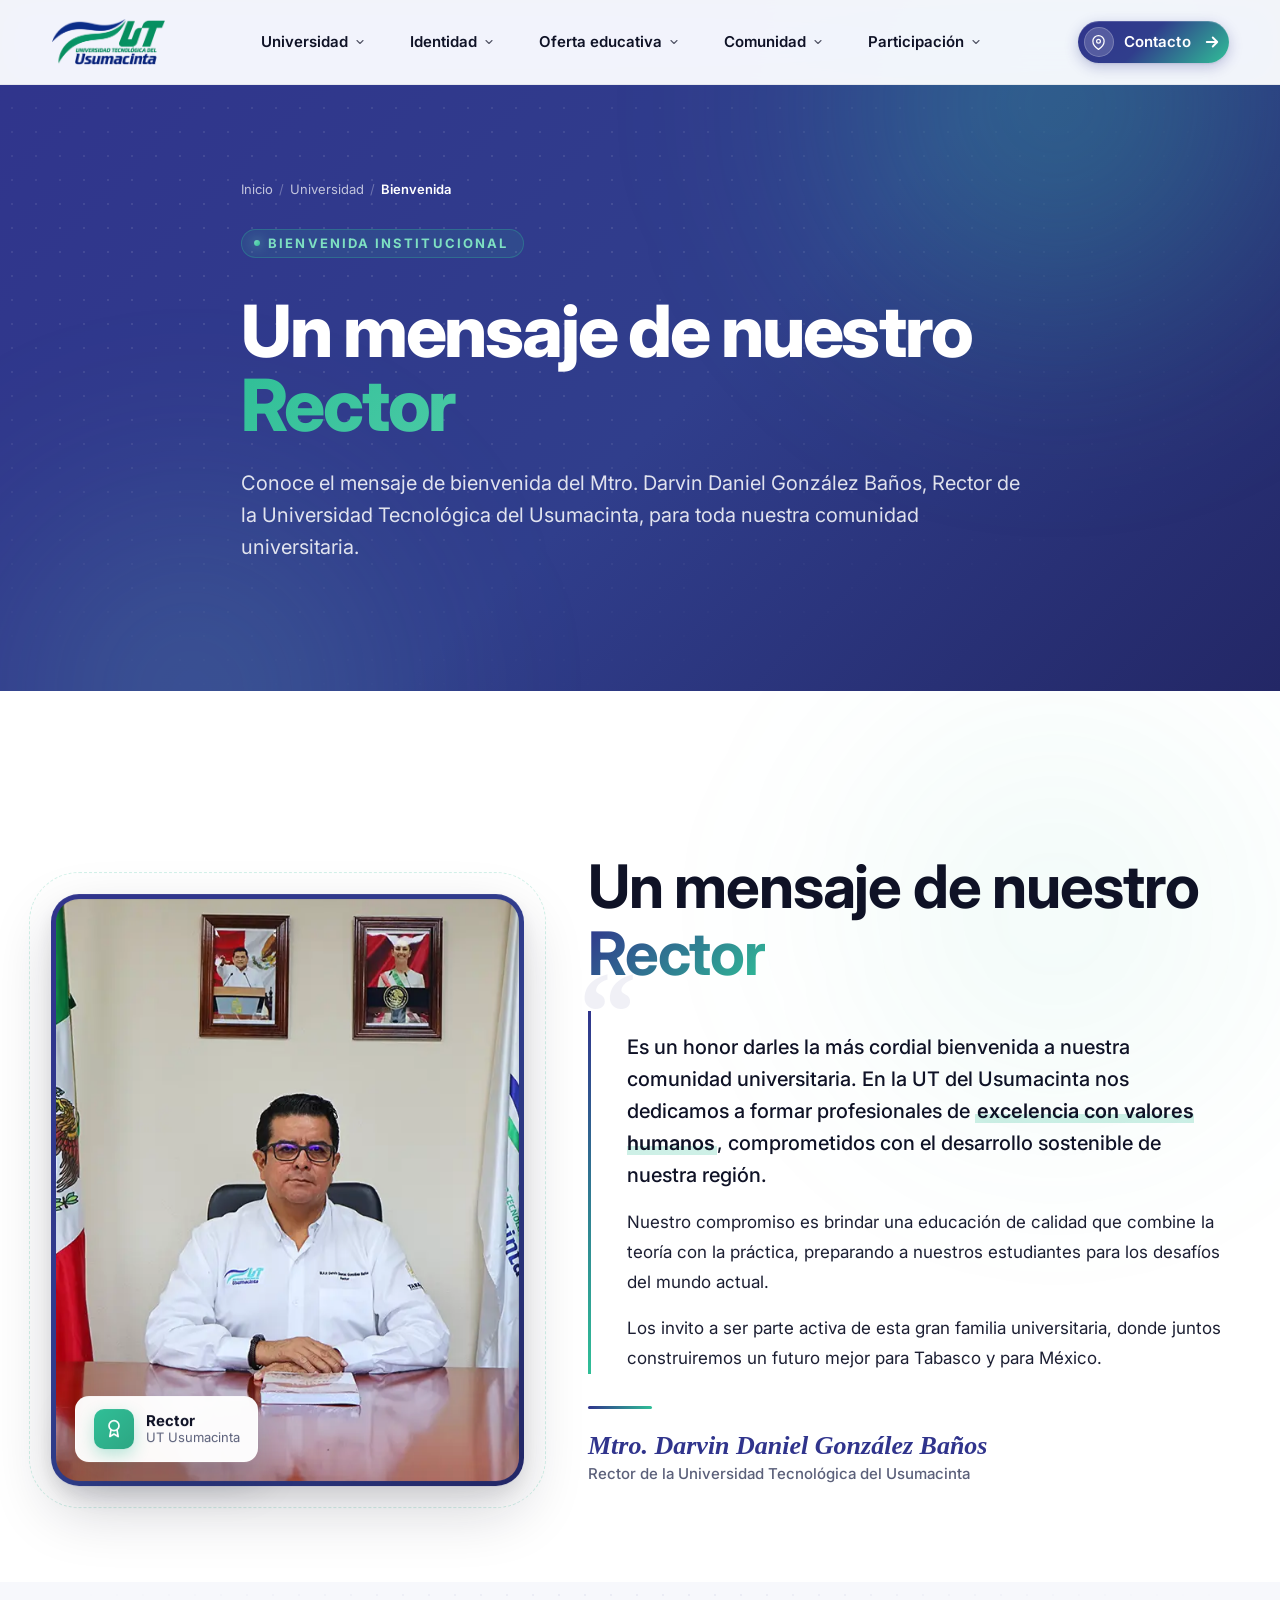
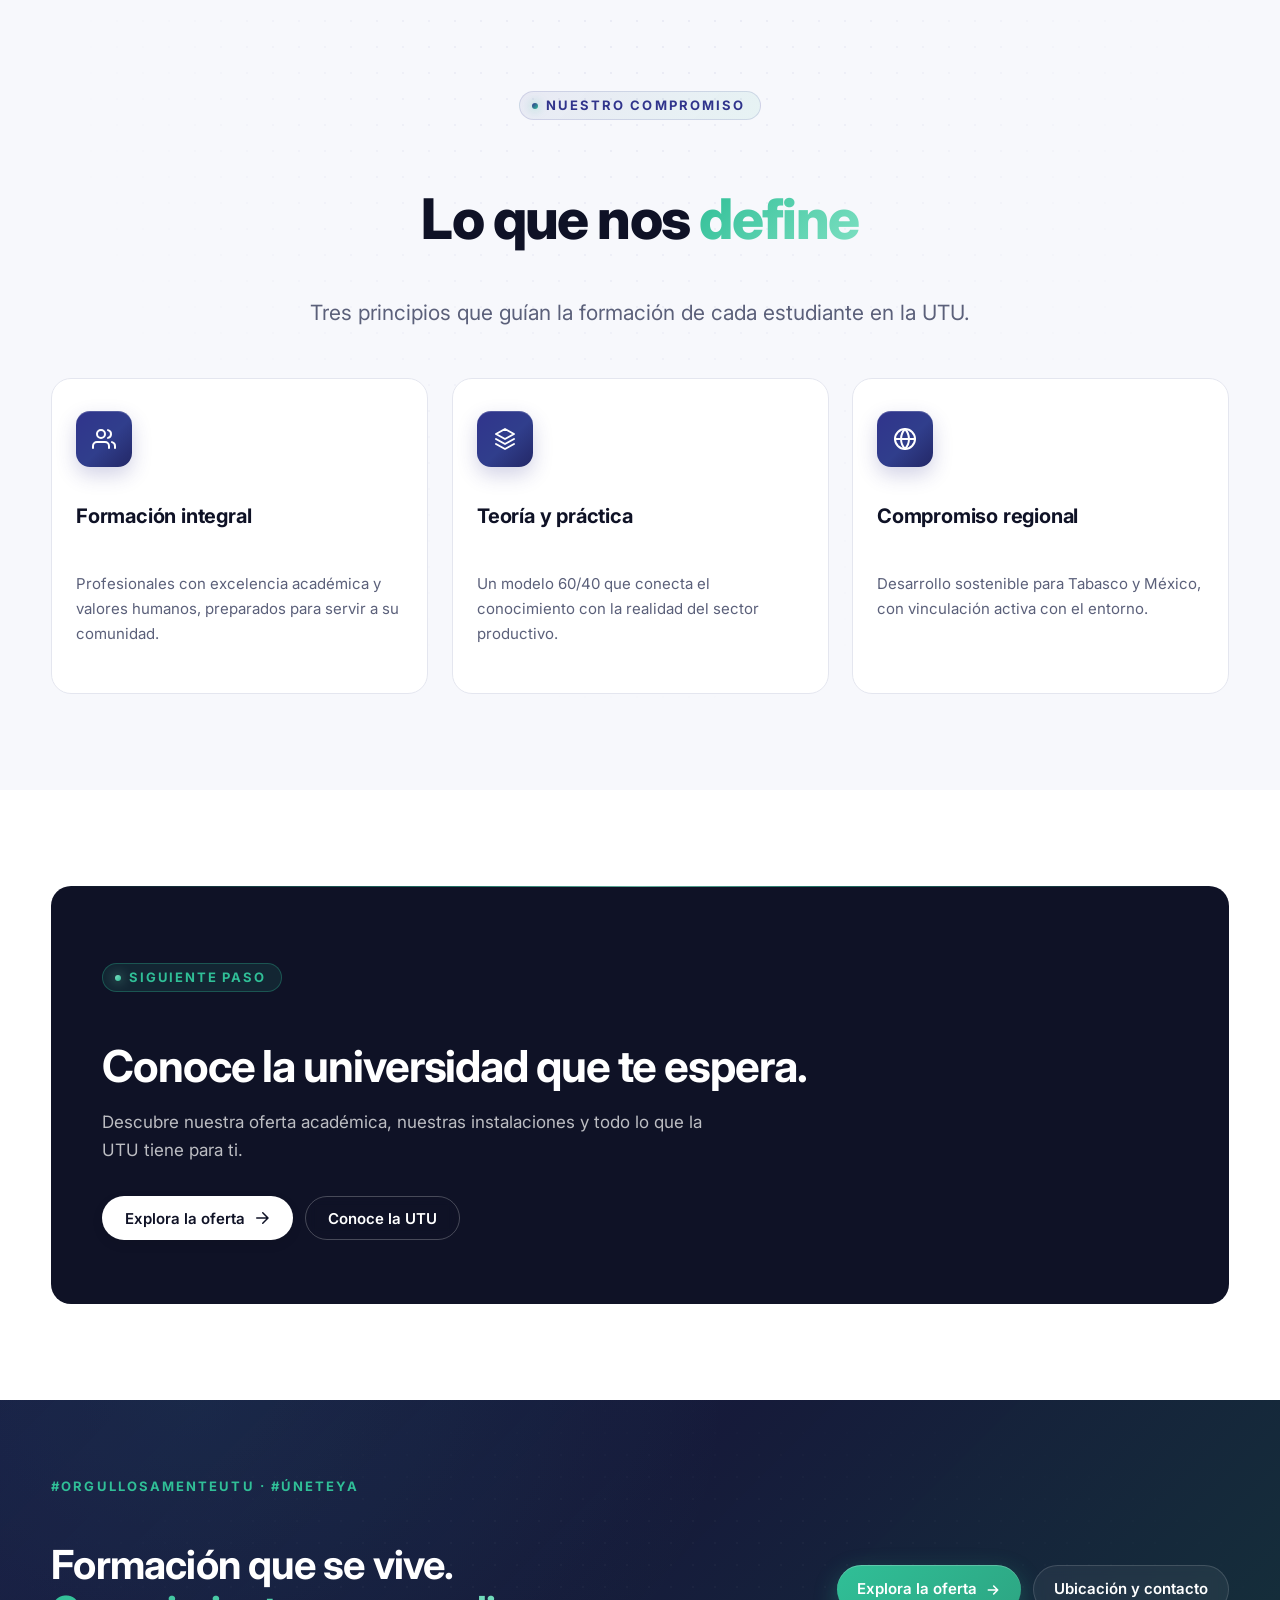
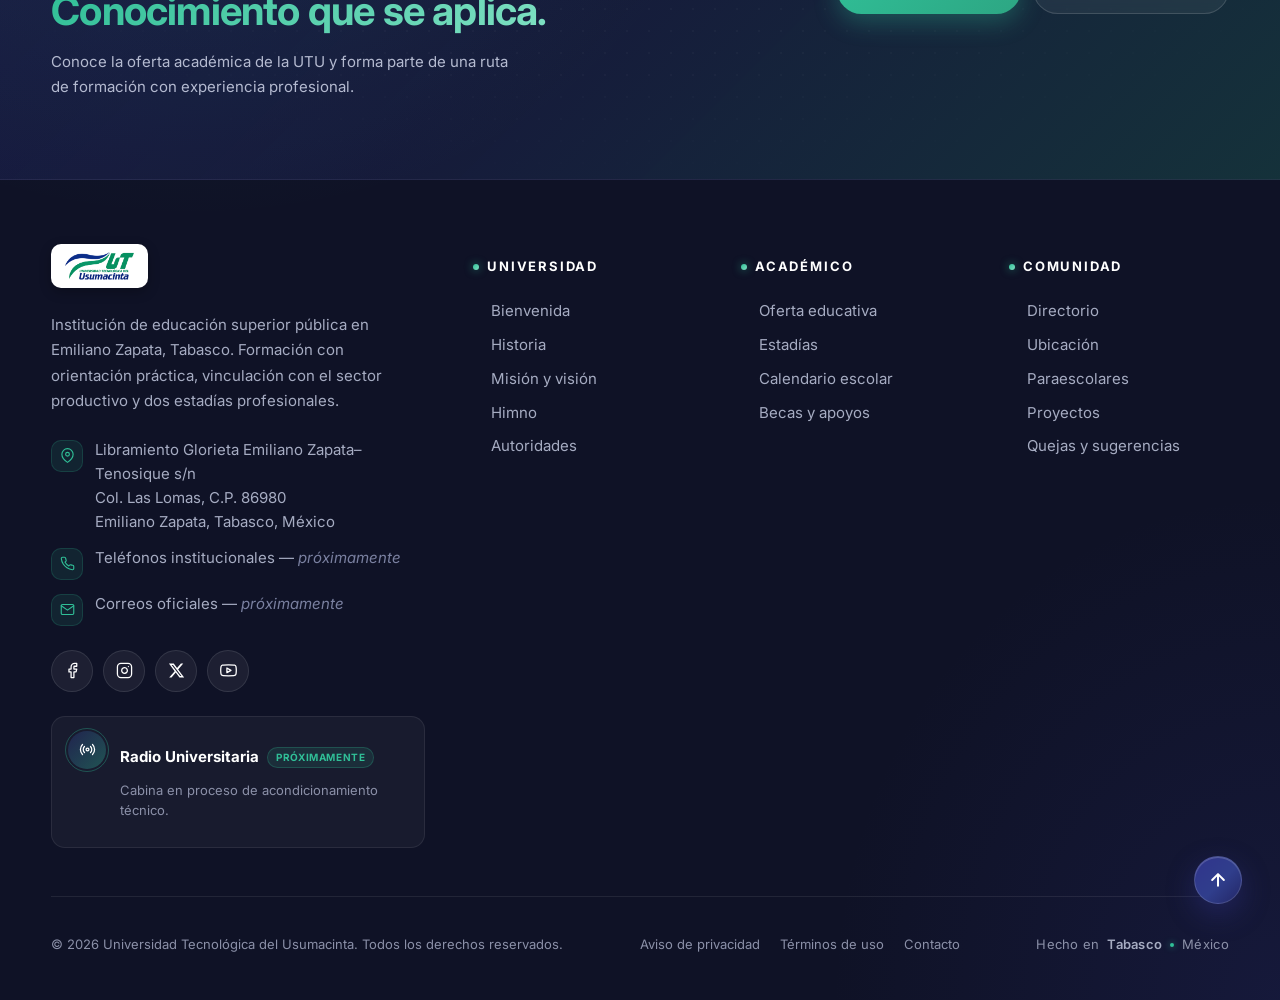
==== commit 19c5d18f: "git add bienvenida-content.js \         js/pages/bienvenida.js \         pages/universidad/bienvenid" ====
--- a/pages/universidad/bienvenida.html
+++ b/pages/universidad/bienvenida.html
@@ -1,11 +1,3 @@
-<!-- ============================================================
-     pages/universidad/bienvenida.html — Ejemplo de página interna
-     ------------------------------------------------------------
-     Patrón a replicar para:
-       historia.html, mision-vision.html, autoridades.html,
-       instalaciones.html, oferta-educativa/*, admisiones,
-       becas, comunidad/*, noticias/*, etc.
-     ============================================================ -->
 <!DOCTYPE html>
 <html lang="es">
 
@@ -15,17 +7,25 @@
     <meta name="theme-color" content="#30348C">
 
     <title>Bienvenida del Rector | UTU</title>
-    <meta name="description" content="Mensaje de bienvenida del Rector de la Universidad Tecnológica del Usumacinta.">
+    <meta name="description" content="Mensaje de bienvenida del Mtro. Darvin Daniel González Baños, Rector de la Universidad Tecnológica del Usumacinta.">
     <meta name="robots" content="index, follow">
     <link rel="canonical" href="https://www.utu.edu.mx/pages/universidad/bienvenida.html">
 
-    <link rel="icon" href="/assets/icons/icon.png" type="image/png">
+    <meta property="og:type" content="article">
+    <meta property="og:locale" content="es_MX">
+    <meta property="og:site_name" content="Universidad Tecnológica del Usumacinta">
+    <meta property="og:title" content="Bienvenida del Rector | UTU">
+    <meta property="og:description" content="Un mensaje de nuestra comunidad universitaria.">
+    <meta property="og:url" content="https://www.utu.edu.mx/pages/universidad/bienvenida.html">
+    <meta property="og:image" content="https://www.utu.edu.mx/assets/images/rector/Rector.webp">
+
+    <link rel="icon" href="/assets/images/icons/icon.png" type="image/png">
 
     <link rel="preconnect" href="https://fonts.googleapis.com">
     <link rel="preconnect" href="https://fonts.gstatic.com" crossorigin>
     <link href="https://fonts.googleapis.com/css2?family=Inter:wght@400;500;600;700;800&display=swap" rel="stylesheet">
 
-    <!-- Estilos base + componentes comunes -->
+    <!-- Base + componentes compartidos -->
     <link rel="stylesheet" href="/css/reset.css">
     <link rel="stylesheet" href="/css/variables.css">
     <link rel="stylesheet" href="/css/main.css">
@@ -35,7 +35,7 @@
     <link rel="stylesheet" href="/css/components/footer.css">
     <link rel="stylesheet" href="/css/components/breadcrumbs.css">
     <link rel="stylesheet" href="/css/components/page-hero.css">
-    <!-- Estilos específicos de esta página -->
+    <!-- Estilos únicos de esta página -->
     <link rel="stylesheet" href="/css/pages/bienvenida.css">
 
     <script>document.documentElement.classList.add('js');</script>
@@ -49,10 +49,13 @@
 
     <main id="contenido">
 
-        <!-- HERO interno (comparte estilos con todas las páginas internas) -->
-        <section class="page-hero" aria-labelledby="bienvenida-title">
+        <!-- ============================================================
+             HERO — Bienvenida institucional
+             ============================================================ -->
+        <section class="page-hero page-hero--bienvenida" aria-labelledby="bienvenida-title">
             <div class="page-hero__bg" aria-hidden="true"></div>
             <div class="container page-hero__inner">
+
                 <nav class="breadcrumbs breadcrumbs--on-dark" aria-label="Ruta de navegación">
                     <ol>
                         <li><a href="/">Inicio</a></li>
@@ -60,70 +63,102 @@
                         <li><span aria-current="page">Bienvenida</span></li>
                     </ol>
                 </nav>
-                <p class="eyebrow eyebrow--on-dark">Bienvenida institucional</p>
+
+                <p class="eyebrow eyebrow--on-dark" data-content="hero.eyebrow"></p>
+
                 <h1 class="page-hero__title" id="bienvenida-title">
-                    Un mensaje de nuestro
-                    <span class="page-hero__title-accent">Rector</span>
+                    <span data-content="hero.titlePrefix"></span>
+                    <span class="page-hero__title-accent" data-content="hero.titleAccent"></span>
                 </h1>
-                <p class="page-hero__lead">
-                    Conoce el mensaje de bienvenida del Mtro. Darvin Daniel González Baños,
-                    Rector de la Universidad Tecnológica del Usumacinta.
-                </p>
+
+                <p class="page-hero__lead" data-content="hero.lead"></p>
             </div>
         </section>
 
-        <!-- CONTENIDO EDITORIAL -->
-        <section class="section bienvenida" aria-labelledby="rector-title">
+        <!-- ============================================================
+             MENSAJE EDITORIAL — Retrato + Carta + Firma
+             ============================================================ -->
+        <section class="section section--bienvenida" aria-labelledby="rector-title">
             <div class="container">
                 <div class="bienvenida__layout">
 
-                    <div class="bienvenida__portrait reveal">
-                        <figure class="bienvenida__media">
-                            <img src="/assets/images/rector/Rector.webp"
-                                 alt="Mtro. Darvin Daniel González Baños, Rector de la UTU"
-                                 width="800" height="1000"
-                                 loading="eager" decoding="async" fetchpriority="high"
-                                 data-img-fallback="Retrato oficial del Rector">
-                        </figure>
-                        <div class="bienvenida__badge">
-                            <span class="bienvenida__badge-icon" aria-hidden="true">
-                                <svg viewBox="0 0 24 24" fill="none" stroke="currentColor" stroke-width="2" stroke-linecap="round" stroke-linejoin="round"><circle cx="12" cy="8" r="6"/><path d="m8.21 13.89-1.21 7.11L12 18l5 3-1.21-7.12"/></svg>
-                            </span>
-                            <span class="bienvenida__badge-text">
-                                <strong>Rector</strong>
-                                <span>UT Usumacinta</span>
-                            </span>
+                    <!-- Retrato con marco editorial -->
+                    <aside class="bienvenida__portrait reveal" aria-label="Retrato del Rector">
+                        <div class="bienvenida__portrait-inner">
+                            <figure class="bienvenida__media">
+                                <img data-img-content="rector.imagen"
+                                     width="800" height="1000"
+                                     loading="eager" decoding="async" fetchpriority="high">
+                            </figure>
+                            <div class="bienvenida__badge" aria-hidden="true">
+                                <span class="bienvenida__badge-icon">
+                                    <svg viewBox="0 0 24 24" fill="none" stroke="currentColor"
+                                         stroke-width="2" stroke-linecap="round" stroke-linejoin="round">
+                                        <circle cx="12" cy="8" r="6"/>
+                                        <path d="m8.21 13.89-1.21 7.11L12 18l5 3-1.21-7.12"/>
+                                    </svg>
+                                </span>
+                                <span class="bienvenida__badge-text">
+                                    <strong data-content="rector.badge.title"></strong>
+                                    <span data-content="rector.badge.subtitle"></span>
+                                </span>
+                            </div>
                         </div>
+                    </aside>
+
+                    <!-- Carta editorial -->
+                    <article class="bienvenida__content reveal" data-reveal-delay="140">
+
+                        <h2 class="bienvenida__title" id="rector-title">
+                            <span data-content="mensaje.titlePrefix"></span>
+                            <span class="bienvenida__title-accent" data-content="mensaje.titleAccent"></span>
+                        </h2>
+
+                        <blockquote class="bienvenida__message">
+                            <div data-mensaje-paragraphs></div>
+                        </blockquote>
+
+                        <footer class="bienvenida__signature">
+                            <span class="bienvenida__signature-name" data-content="rector.nombre"></span>
+                            <span class="bienvenida__signature-role" data-content="rector.cargo"></span>
+                        </footer>
+                    </article>
+
+                </div>
+            </div>
+        </section>
+
+        <!-- ============================================================
+             VALORES — Tres pilares del mensaje
+             ============================================================ -->
+        <section class="section section--valores" aria-labelledby="valores-title">
+            <div class="container">
+
+                <header class="section__head section__head--center reveal">
+                    <p class="eyebrow" data-content="valores.eyebrow"></p>
+                    <h2 class="section__title" id="valores-title">
+                        <span data-content="valores.title"></span>
+                        <span class="valores__title-accent" data-content="valores.titleAccent"></span>
+                    </h2>
+                    <p class="section__lead section__lead--center" data-content="valores.lead"></p>
+                </header>
+
+                <ul class="valores__grid" data-valores-grid></ul>
+            </div>
+        </section>
+
+        <!-- ============================================================
+             CTA FINAL
+             ============================================================ -->
+        <section class="section section--cta" aria-labelledby="cta-title">
+            <div class="container">
+                <div class="cta reveal">
+                    <div class="cta__content">
+                        <p class="eyebrow eyebrow--on-dark" data-content="cta.eyebrow"></p>
+                        <h2 class="cta__title" id="cta-title" data-content="cta.title"></h2>
+                        <p class="cta__text" data-content="cta.texto"></p>
+                        <div class="cta__actions" data-cta-buttons></div>
                     </div>
-
-                    <div class="bienvenida__content reveal" data-reveal-delay="140">
-                        <h2 class="bienvenida__title" id="rector-title">
-                            Un mensaje de nuestro <span class="bienvenida__title-accent">Rector</span>
-                        </h2>
-                        <blockquote class="bienvenida__message">
-                            <p class="bienvenida__paragraph bienvenida__paragraph--lead">
-                                Es un honor darles la más cordial bienvenida a nuestra
-                                comunidad universitaria. En la UT del Usumacinta nos dedicamos
-                                a formar profesionales de <span class="bienvenida__highlight">excelencia con valores humanos</span>,
-                                comprometidos con el desarrollo sostenible de nuestra región.
-                            </p>
-                            <p class="bienvenida__paragraph">
-                                Nuestro compromiso es brindar una educación de calidad que
-                                combine la teoría con la práctica, preparando a nuestros
-                                estudiantes para los desafíos del mundo actual.
-                            </p>
-                            <p class="bienvenida__paragraph">
-                                Los invito a ser parte activa de esta gran familia
-                                universitaria, donde juntos construiremos un futuro mejor
-                                para Tabasco y para México.
-                            </p>
-                        </blockquote>
-                        <footer class="bienvenida__signature">
-                            <span class="bienvenida__signature-name">Mtro. Darvin Daniel González Baños</span>
-                            <span class="bienvenida__signature-role">Rector de la Universidad Tecnológica del Usumacinta</span>
-                        </footer>
-                    </div>
-
                 </div>
             </div>
         </section>
--- a/css/variables.css
+++ b/css/variables.css
@@ -1,9 +1,12 @@
 /* ============================================================
    variables.css — Design tokens UTU
    ------------------------------------------------------------
-   Punto único de verdad para color, tipografía, espacio,
-   radios, sombras, z-index y layout. Nada de colores
-   hardcodeados en el resto de archivos.
+   · Hero: usa svh (small viewport height) para garantizar que
+     el contenido siempre quepa en el área visible del navegador
+     móvil (las barras del navegador ya no recortan el fondo).
+   · Fallback a vh para navegadores antiguos.
+   · Sin min-height forzado: el hero se ajusta al espacio
+     disponible en pantallas bajas (landscape móvil).
    ============================================================ */
 
 :root {
@@ -13,6 +16,10 @@
     --color-primary-deep:   #232766;
     --color-secondary:      #30BF97;
     --color-secondary-dark: #2DA683;
+
+    /* ---------- Colores exactos del logo (para texto de marca) ---------- */
+    --color-logo-blue:  #0D378C;
+    --color-logo-green: #078C5B;
 
     /* ---------- Neutros ---------- */
     --color-surface:        #FFFFFF;
@@ -54,7 +61,7 @@
     --space-4xl: clamp(4rem,   2.5rem + 7vw, 8rem);
 
     /* ---------- Layout ---------- */
-    --container-max:    1400px;
+    --container-max:    1680px;
     --container-narrow: 960px;
     --container-pad:    clamp(1rem, 4vw, 4rem);
 
@@ -88,13 +95,24 @@
 
     /* ---------- Alturas útiles ---------- */
     --header-h: 68px;
-    --hero-h:   clamp(440px, 72vh, 640px);
+
+    /* Hero: altura exacta = viewport visible − header.
+       · svh (small viewport height) reserva el espacio de las
+         barras del navegador móvil. Es lo más estable.
+       · Fallback a vh para navegadores antiguos.
+       · Sin min-height forzado: el hero se ajusta al espacio
+         disponible en pantallas bajas (landscape móvil) y el
+         contenido interno se adapta con las media queries de
+         altura definidas en home.css. */
+    --hero-h: calc(100vh  - var(--header-h));
+    --hero-h: calc(100svh - var(--header-h));
 }
 
 @media (min-width: 1024px) {
     :root {
         --header-h: 84px;
-        --hero-h:   clamp(620px, 92vh, 900px);
+        --hero-h: calc(100vh  - var(--header-h));
+        --hero-h: calc(100svh - var(--header-h));
     }
 }
 
--- a/css/main.css
+++ b/css/main.css
@@ -23,7 +23,7 @@
 .section { padding-block: var(--space-3xl); position: relative; }
 .section--alt { background-color: var(--color-background); }
 
-.section__head { max-width: 760px; margin-bottom: var(--space-2xl); }
+.section__head { max-width: 780px; margin-bottom: var(--space-2xl); }
 .section__head--center { margin-inline: auto; text-align: center; }
 .section__head--row {
     display: flex;
@@ -40,37 +40,78 @@
     }
 }
 
+/* ---------- TÍTULOS DE SECCIÓN — Jerarquía reforzada ---------- */
 .section__title {
-    font-size: var(--fs-3xl);
-    letter-spacing: -.02em;
+    /* Más grande y con más "presencia" que antes */
+    font-size: clamp(2rem, 1.4rem + 2.8vw, 3.5rem);
+    letter-spacing: -.028em;
     color: var(--color-ink);
-    font-weight: 700;
-    line-height: 1.15;
-}
-
+    font-weight: 800;
+    line-height: 1.06;
+}
+
+/* Lead: claramente subordinado al título, claramente superior al body */
 .section__lead {
-    margin-top: var(--space-md);
-    font-size: var(--fs-lg);
+    margin-top: var(--space-lg);
+    font-size: clamp(1.0625rem, 1rem + 0.55vw, 1.3125rem);
     color: var(--color-muted);
     max-width: 62ch;
     line-height: 1.6;
+    font-weight: 400;
 }
 .section__lead--center { margin-inline: auto; }
 
-/* ---------- Tipografía auxiliar ---------- */
+/* ---------- Eyebrow — kicker con presencia ---------- */
 .eyebrow {
-    display: inline-block;
+    display: inline-flex;
+    align-items: center;
+    gap: .5rem;
+    padding: .4375rem .9375rem .4375rem .75rem;
+    background: linear-gradient(135deg,
+        rgba(48,52,140,.07) 0%,
+        rgba(48,191,151,.08) 100%);
+    border: 1px solid rgba(48,52,140,.14);
+    border-radius: var(--radius-pill);
     font-size: var(--fs-xs);
-    font-weight: 600;
-    letter-spacing: .14em;
+    font-weight: 700;
+    letter-spacing: .16em;
     text-transform: uppercase;
     color: var(--color-primary);
-    margin-bottom: var(--space-sm);
-}
-.eyebrow--on-dark { color: var(--color-secondary); }
-
+    margin-bottom: var(--space-lg);
+    line-height: 1;
+}
+.eyebrow::before {
+    content: "";
+    width: 6px;
+    height: 6px;
+    border-radius: 50%;
+    background: linear-gradient(135deg, var(--color-primary), var(--color-secondary));
+    box-shadow: 0 0 10px rgba(48,191,151,.65);
+    flex-shrink: 0;
+    animation: eyebrowPulse 2.4s ease-in-out infinite;
+}
+@keyframes eyebrowPulse {
+    0%, 100% { transform: scale(1);   opacity: 1;   }
+    50%      { transform: scale(.75); opacity: .65; }
+}
+@media (prefers-reduced-motion: reduce) {
+    .eyebrow::before { animation: none; }
+}
+
+/* Variante sobre fondo oscuro */
+.eyebrow--on-dark {
+    background: rgba(48,191,151,.12);
+    border-color: rgba(48,191,151,.30);
+    color: #7EE0C2;
+}
+.eyebrow--on-dark::before {
+    background: linear-gradient(135deg, #7EE0C2, #30BF97);
+    box-shadow: 0 0 12px rgba(126,224,194,.85);
+}
+
+/* ---------- Tipografía auxiliar ---------- */
 .lead {
-    font-size: var(--fs-lg);
+    font-size: clamp(1.0625rem, 1rem + 0.4vw, 1.25rem);
     color: var(--color-text);
     max-width: 62ch;
     line-height: 1.6;
@@ -81,6 +122,7 @@
     max-width: 65ch;
     margin-top: var(--space-md);
     line-height: 1.7;
+    font-size: var(--fs-base);
 }
 
 /* ---------- Enlace con flecha ---------- */
@@ -155,11 +197,4 @@
     top: 1rem;
     outline: 2px solid var(--color-secondary);
     outline-offset: 3px;
-}
-
-/* ---------- Fallback de imágenes ---------- */
-img[data-img-fallback] {
-    background-color: var(--color-background);
-    background-image: linear-gradient(135deg, rgba(48,52,140,.06), rgba(48,191,151,.06));
-}
-img.img--missing { color: transparent; }+}
--- a/css/components/header.css
+++ b/css/components/header.css
@@ -6,7 +6,7 @@
    · Nav con hover pill premium
    · Mega panel para Oferta educativa (Ing / Lic)
    · Dropdowns simples para el resto
-   · Menú móvil con acordeones
+   · Menú móvil con acordeones y jerarquía TSU/continuidad
    · CTA "Contacto" con shine sweep
    ============================================================ */
 
@@ -276,6 +276,67 @@
 .nav__item.is-open .nav__chevron {
     transform: rotate(180deg);
     opacity: 1;
+}
+
+/* ============================================================
+   MARCA — Texto junto al logo (solo móvil/tablet)
+   ------------------------------------------------------------
+   · En escritorio se mantiene exactamente igual: solo logo.
+   · En <=1023.98px aparece el nombre para llenar el espacio
+     entre el logo y el botón hamburguesa.
+   · Usa los colores exactos del logo: #0D378C y #078C5B.
+   ============================================================ */
+
+.site-header__brand {
+    gap: .625rem;
+    min-width: 0;
+}
+
+.site-header__logo {
+    flex-shrink: 0;
+}
+
+.site-header__brand-text {
+    display: none;
+}
+
+@media (max-width: 1023.98px) {
+    .site-header__brand {
+        flex-shrink: 1;
+        gap: .5rem;
+        min-width: 0;
+    }
+
+    .site-header__brand-text {
+        display: flex;
+        flex-direction: column;
+        justify-content: center;
+        gap: 1px;
+        min-width: 0;
+        max-width: 100%;
+        overflow: hidden;
+        line-height: 1.08;
+        letter-spacing: -.01em;
+    }
+
+    .site-header__brand-name {
+        display: block;
+        min-width: 0;
+        overflow: hidden;
+        text-overflow: ellipsis;
+        white-space: nowrap;
+        font-size: clamp(.5625rem, 2.4vw, .75rem);
+        font-weight: 800;
+        color: var(--color-logo-blue, #0D378C);
+        text-transform: uppercase;
+    }
+
+    .site-header__brand-name--accent {
+        color: var(--color-logo-green, #078C5B);
+        font-weight: 700;
+        text-transform: none;
+        letter-spacing: 0;
+    }
 }
 
 /* ============================================================
--- a/css/components/footer.css
+++ b/css/components/footer.css
@@ -718,4 +718,27 @@
     .site-footer__legal a::after {
         transition: none;
     }
+}
+
+/* ============================================================
+   6. FIX — Botón "volver arriba" en desktop
+   ------------------------------------------------------------
+   Evita que el botón se solape con la barra inferior
+   ("Hecho en Tabasco") a partir del breakpoint 900px.
+   ============================================================ */
+@media (min-width: 900px) {
+    .site-footer__to-top {
+        bottom: 6rem; /* por encima del bottom bar, con aire */
+    }
+}
+
+/* ============================================================
+   7. FIX — Margen inferior de la lista de contacto
+   ------------------------------------------------------------
+   El reset (ul[class] { margin: 0 }) gana por especificidad
+   (0,1,1) sobre .site-footer__contact (0,1,0), anulando el
+   margin-bottom declarado. Este override lo restaura.
+   ============================================================ */
+ul.site-footer__contact {
+    margin-bottom: var(--space-lg);
 }
--- a/css/pages/bienvenida.css
+++ b/css/pages/bienvenida.css
@@ -1,9 +1,46 @@
 /* ============================================================
    pages/bienvenida.css — Estilos de la página del Rector
    ------------------------------------------------------------
-   Solo lo que es único de esta página. Todo lo compartido
-   (hero, breadcrumbs, botones) está en /css/components/.
-   ============================================================ */
+   Diseño editorial minimalista con jerarquía visual premium.
+   Hereda tokens de /css/variables.css.
+   ============================================================ */
+
+/* ============================================================
+   1. HERO — variante sutil de page-hero
+   ============================================================ */
+.page-hero--bienvenida .page-hero__title {
+    font-size: clamp(2.5rem, 1.8rem + 3.5vw, 4.5rem);
+    line-height: 1.04;
+    letter-spacing: -0.03em;
+}
+
+/* ============================================================
+   2. SECCIÓN BIENVENIDA — layout editorial
+   ============================================================ */
+.section--bienvenida {
+    position: relative;
+    overflow: hidden;
+    background-color: var(--color-surface);
+}
+
+/* Halo decorativo muy sutil en el fondo */
+.section--bienvenida::before {
+    content: "";
+    position: absolute;
+    top: -10%;
+    right: -10%;
+    width: 55%;
+    height: 70%;
+    background: radial-gradient(circle, rgba(48, 191, 151, 0.07) 0%, transparent 70%);
+    filter: blur(70px);
+    pointer-events: none;
+    z-index: 0;
+}
+
+.section--bienvenida .container {
+    position: relative;
+    z-index: 1;
+}
 
 .bienvenida__layout {
     display: grid;
@@ -11,6 +48,7 @@
     gap: var(--space-2xl);
     align-items: start;
 }
+
 @media (min-width: 1024px) {
     .bienvenida__layout {
         grid-template-columns: 0.85fr 1.15fr;
@@ -18,96 +56,219 @@
     }
 }
 
-/* ---------- Retrato ---------- */
+/* ============================================================
+   3. RETRATO — marco con anillo decorativo
+   ============================================================ */
 .bienvenida__portrait {
     position: relative;
-    max-width: 440px;
+    max-width: 460px;
     margin-inline: auto;
 }
+
+@media (min-width: 1024px) {
+    .bienvenida__portrait {
+        position: sticky;
+        top: calc(var(--header-h) + var(--space-xl));
+        max-width: 100%;
+    }
+}
+
+.bienvenida__portrait-inner {
+    position: relative;
+}
+
+/* Anillo punteado que orbita lentamente */
+.bienvenida__portrait::before {
+    content: "";
+    position: absolute;
+    inset: -22px;
+    border-radius: calc(var(--radius-xl) + 22px);
+    border: 1.5px dashed rgba(48, 191, 151, 0.22);
+    pointer-events: none;
+    z-index: 0;
+    animation: bienvenidaRingRotate 90s linear infinite;
+}
+
+@keyframes bienvenidaRingRotate {
+    to { transform: rotate(360deg); }
+}
+
+@media (prefers-reduced-motion: reduce) {
+    .bienvenida__portrait::before {
+        animation: none;
+    }
+}
+
+/* Marco con gradiente institucional */
 .bienvenida__media {
     position: relative;
     margin: 0;
-    aspect-ratio: 4/5;
+    aspect-ratio: 4 / 5;
     border-radius: var(--radius-xl);
     overflow: hidden;
     background: var(--gradient-primary);
-    padding: 4px;
-    box-shadow: 0 24px 60px rgba(15,18,38,.18), 0 8px 20px rgba(15,18,38,.08);
-}
+    padding: 5px;
+    box-shadow:
+        0 24px 60px rgba(15, 18, 38, 0.18),
+        0 8px 20px rgba(15, 18, 38, 0.08);
+    z-index: 1;
+}
+
 .bienvenida__media > img {
     position: relative;
-    width: 100%; height: 100%;
+    width: 100%;
+    height: 100%;
     object-fit: cover;
     object-position: center 18%;
-    border-radius: calc(var(--radius-xl) - 4px);
-    transition: transform .9s var(--ease-out);
-}
-.bienvenida__portrait:hover .bienvenida__media > img { transform: scale(1.03); }
-
+    border-radius: calc(var(--radius-xl) - 5px);
+    transition: transform 0.9s var(--ease-out);
+    display: block;
+}
+
+.bienvenida__portrait:hover .bienvenida__media > img {
+    transform: scale(1.04);
+}
+
+/* Badge flotante con icono */
 .bienvenida__badge {
     position: absolute;
-    left: 1.5rem; bottom: 1.5rem;
+    left: 1.5rem;
+    bottom: 1.5rem;
     display: inline-flex;
     align-items: center;
-    gap: .75rem;
-    padding: .75rem 1.1rem;
-    background: rgba(255,255,255,.96);
+    gap: 0.75rem;
+    padding: 0.75rem 1.1rem;
+    background: rgba(255, 255, 255, 0.96);
     backdrop-filter: blur(14px);
     -webkit-backdrop-filter: blur(14px);
-    border: 1px solid rgba(255,255,255,.7);
+    border: 1px solid rgba(255, 255, 255, 0.7);
     border-radius: var(--radius-md);
-    box-shadow: 0 18px 42px rgba(15,18,38,.22);
+    box-shadow: 0 18px 42px rgba(15, 18, 38, 0.22);
     z-index: 3;
-}
+    animation: bienvenidaBadgeFloat 5s ease-in-out infinite;
+}
+
+@keyframes bienvenidaBadgeFloat {
+    0%, 100% { transform: translateY(0); }
+    50%      { transform: translateY(-4px); }
+}
+
+@media (prefers-reduced-motion: reduce) {
+    .bienvenida__badge { animation: none; }
+}
+
 .bienvenida__badge-icon {
     display: inline-flex;
     align-items: center;
     justify-content: center;
-    width: 40px; height: 40px;
+    width: 40px;
+    height: 40px;
     border-radius: var(--radius-sm);
     background: var(--gradient-accent);
     color: #FFFFFF;
-    box-shadow: 0 6px 16px rgba(48,191,151,.32);
-}
-.bienvenida__badge-icon svg { width: 20px; height: 20px; }
-.bienvenida__badge-text { display: flex; flex-direction: column; line-height: 1.2; }
-.bienvenida__badge-text strong { font-size: var(--fs-sm); color: var(--color-ink); }
-.bienvenida__badge-text span   { font-size: var(--fs-xs); color: var(--color-muted); }
-
-/* ---------- Contenido ---------- */
-.bienvenida__content { display: flex; flex-direction: column; max-width: 720px; }
+    box-shadow: 0 6px 16px rgba(48, 191, 151, 0.32);
+    flex-shrink: 0;
+}
+
+.bienvenida__badge-icon svg {
+    width: 20px;
+    height: 20px;
+}
+
+.bienvenida__badge-text {
+    display: flex;
+    flex-direction: column;
+    line-height: 1.2;
+}
+
+.bienvenida__badge-text strong {
+    font-size: var(--fs-sm);
+    font-weight: 700;
+    color: var(--color-ink);
+}
+
+.bienvenida__badge-text span {
+    font-size: var(--fs-xs);
+    color: var(--color-muted);
+}
+
+@media (max-width: 640px) {
+    .bienvenida__badge {
+        left: 0.875rem;
+        bottom: 0.875rem;
+        padding: 0.625rem 0.875rem;
+    }
+    .bienvenida__badge-icon {
+        width: 34px;
+        height: 34px;
+    }
+    .bienvenida__badge-icon svg {
+        width: 17px;
+        height: 17px;
+    }
+}
+
+/* ============================================================
+   4. CONTENIDO — título, mensaje, firma
+   ============================================================ */
+.bienvenida__content {
+    position: relative;
+    display: flex;
+    flex-direction: column;
+    max-width: 720px;
+}
+
+@media (min-width: 1024px) {
+    .bienvenida__content {
+        max-width: 640px;
+        padding-top: var(--space-md);
+    }
+}
+
 .bienvenida__title {
     font-size: var(--fs-3xl);
     font-weight: 700;
     line-height: 1.12;
-    letter-spacing: -.02em;
+    letter-spacing: -0.02em;
     color: var(--color-ink);
     margin-bottom: var(--space-lg);
 }
+
+@media (min-width: 1024px) {
+    .bienvenida__title { font-size: var(--fs-4xl); }
+}
+
 .bienvenida__title-accent {
     display: inline-block;
-    background: linear-gradient(135deg, var(--color-primary) 0%, var(--color-secondary) 100%);
+    background: linear-gradient(135deg,
+        var(--color-primary) 0%,
+        var(--color-secondary) 100%);
     -webkit-background-clip: text;
     background-clip: text;
     color: transparent;
 }
 
+/* Bloque del mensaje con línea lateral + comilla decorativa */
 .bienvenida__message {
     position: relative;
     margin: 0;
     padding-left: clamp(1.25rem, 4vw, 2.25rem);
     border-left: 3px solid transparent;
-    border-image: linear-gradient(180deg, var(--color-primary) 0%, var(--color-secondary) 100%) 1;
-}
+    border-image: linear-gradient(180deg,
+        var(--color-primary) 0%,
+        var(--color-secondary) 100%) 1;
+}
+
 .bienvenida__message::before {
     content: "\201C";
     position: absolute;
-    top: -3.5rem; left: -.5rem;
+    top: -3.5rem;
+    left: -0.75rem;
     font-family: Georgia, "Times New Roman", serif;
-    font-size: clamp(5rem, 4rem + 4vw, 8rem);
+    font-size: clamp(5rem, 4rem + 4vw, 9rem);
     line-height: 1;
     font-weight: 700;
-    color: rgba(48,52,140,.08);
+    color: rgba(48, 52, 140, 0.075);
     pointer-events: none;
     user-select: none;
     z-index: -1;
@@ -119,19 +280,29 @@
     color: var(--color-text);
     margin-bottom: var(--space-md);
 }
+
+.bienvenida__paragraph:last-child {
+    margin-bottom: 0;
+}
+
 .bienvenida__paragraph--lead {
     font-size: var(--fs-lg);
     line-height: 1.6;
     font-weight: 500;
     color: var(--color-ink);
 }
+
+/* Destacado dentro del párrafo (marcado con [texto] en content) */
 .bienvenida__highlight {
-    background: linear-gradient(180deg, transparent 62%, rgba(48,191,151,.24) 62%);
-    padding: 0 .1em;
+    background: linear-gradient(180deg,
+        transparent 62%,
+        rgba(48, 191, 151, 0.24) 62%);
+    padding: 0 0.1em;
     color: var(--color-ink);
     font-weight: 600;
 }
 
+/* Firma */
 .bienvenida__signature {
     display: flex;
     flex-direction: column;
@@ -140,34 +311,281 @@
     padding-top: var(--space-lg);
     position: relative;
 }
+
 .bienvenida__signature::before {
     content: "";
     position: absolute;
-    top: 0; left: 0;
-    width: 64px; height: 3px;
-    background: linear-gradient(90deg, var(--color-primary) 0%, var(--color-secondary) 100%);
+    top: 0;
+    left: 0;
+    width: 64px;
+    height: 3px;
+    background: linear-gradient(90deg,
+        var(--color-primary) 0%,
+        var(--color-secondary) 100%);
     border-radius: 3px;
 }
+
 .bienvenida__signature-name {
     font-family: Georgia, "Times New Roman", serif;
     font-style: italic;
     font-size: var(--fs-xl);
     font-weight: 600;
     color: var(--color-primary);
-}
+    line-height: 1.2;
+}
+
 .bienvenida__signature-role {
     font-size: var(--fs-sm);
     color: var(--color-muted);
     font-weight: 500;
 }
 
-/* ---------- Responsive ---------- */
-@media (min-width: 1024px) {
-    .bienvenida__portrait {
-        position: sticky;
-        top: calc(var(--header-h) + var(--space-xl));
-        max-width: 100%;
-    }
-    .bienvenida__content { max-width: 640px; padding-top: var(--space-md); }
-    .bienvenida__title { font-size: var(--fs-4xl); }
+/* ============================================================
+   5. VALORES — cuadrícula de pilares
+   ============================================================ */
+.section--valores {
+    position: relative;
+    overflow: hidden;
+    background-color: var(--color-surface-alt);
+}
+
+.section--valores::before {
+    content: "";
+    position: absolute;
+    inset: 0;
+    background-image: radial-gradient(circle, rgba(48, 52, 140, 0.06) 1px, transparent 1px);
+    background-size: 26px 26px;
+    mask-image: radial-gradient(ellipse at 50% 0%, #000 10%, transparent 65%);
+    -webkit-mask-image: radial-gradient(ellipse at 50% 0%, #000 10%, transparent 65%);
+    pointer-events: none;
+    z-index: 0;
+}
+
+.section--valores .container {
+    position: relative;
+    z-index: 1;
+}
+
+.valores__title-accent {
+    display: inline-block;
+    background: linear-gradient(135deg,
+        var(--color-secondary) 0%,
+        #7EE0C2 100%);
+    -webkit-background-clip: text;
+    background-clip: text;
+    color: transparent;
+}
+
+.valores__grid {
+    display: grid;
+    grid-template-columns: 1fr;
+    gap: var(--space-lg);
+    list-style: none;
+    margin: var(--space-2xl) 0 0;
+    padding: 0;
+}
+
+@media (min-width: 640px) {
+    .valores__grid { grid-template-columns: repeat(2, 1fr); }
+}
+
+@media (min-width: 900px) {
+    .valores__grid { grid-template-columns: repeat(3, 1fr); }
+}
+
+.valor-card {
+    position: relative;
+    display: flex;
+    flex-direction: column;
+    gap: var(--space-md);
+    height: 100%;
+    padding: var(--space-xl) var(--space-lg);
+    background-color: var(--color-surface);
+    border: 1px solid var(--color-border);
+    border-radius: var(--radius-lg);
+    overflow: hidden;
+    transition:
+        transform 0.4s var(--ease-out),
+        box-shadow 0.4s var(--ease-out),
+        border-color 0.4s var(--ease-out);
+}
+
+.valor-card::before {
+    content: "";
+    position: absolute;
+    top: 0;
+    left: 0;
+    right: 0;
+    height: 3px;
+    background: linear-gradient(90deg,
+        var(--color-primary) 0%,
+        var(--color-secondary) 100%);
+    transform: scaleX(0);
+    transform-origin: left;
+    transition: transform 0.5s var(--ease-out);
+}
+
+.valor-card:hover {
+    transform: translateY(-6px);
+    box-shadow: var(--shadow-lg);
+    border-color: rgba(48, 52, 140, 0.18);
+}
+
+.valor-card:hover::before {
+    transform: scaleX(1);
+}
+
+.valor-card__icon {
+    display: inline-flex;
+    align-items: center;
+    justify-content: center;
+    width: 56px;
+    height: 56px;
+    border-radius: var(--radius-md);
+    background: var(--gradient-primary);
+    color: #FFFFFF;
+    box-shadow:
+        0 8px 20px rgba(48, 52, 140, 0.22),
+        inset 0 1px 0 rgba(255, 255, 255, 0.18);
+    transition: transform 0.4s var(--ease-out);
+    flex-shrink: 0;
+}
+
+.valor-card:hover .valor-card__icon {
+    transform: scale(1.06) rotate(-4deg);
+}
+
+.valor-card__icon .icon {
+    width: 24px;
+    height: 24px;
+}
+
+.valor-card__body {
+    display: flex;
+    flex-direction: column;
+    gap: var(--space-xs);
+}
+
+.valor-card__title {
+    font-size: var(--fs-lg);
+    font-weight: 700;
+    color: var(--color-ink);
+    letter-spacing: -0.01em;
+    line-height: 1.3;
+}
+
+.valor-card__text {
+    font-size: var(--fs-sm);
+    color: var(--color-muted);
+    line-height: 1.65;
+}
+
+/* ============================================================
+   6. CTA — mini-block minimalista (autocontenido)
+   ============================================================ */
+.section--cta {
+    background-color: var(--color-surface);
+    padding-block: var(--space-3xl);
+}
+
+.cta {
+    position: relative;
+    overflow: hidden;
+    padding: clamp(2.5rem, 5vw, 4.5rem) clamp(1.5rem, 4vw, 3.5rem);
+    background-color: var(--color-ink);
+    border-radius: var(--radius-lg);
+    color: #FFFFFF;
+}
+
+.cta::before {
+    content: "";
+    position: absolute;
+    top: 0;
+    left: 0;
+    right: 0;
+    height: 1px;
+    background: linear-gradient(90deg,
+        transparent 0%,
+        rgba(48, 191, 151, 0.55) 35%,
+        rgba(126, 224, 194, 0.75) 50%,
+        rgba(48, 191, 151, 0.55) 65%,
+        transparent 100%);
+    pointer-events: none;
+}
+
+.cta__content {
+    position: relative;
+    z-index: 1;
+    max-width: 720px;
+}
+
+.cta .eyebrow--on-dark {
+    color: var(--color-secondary);
+    margin-bottom: var(--space-sm);
+    letter-spacing: 0.14em;
+}
+
+.cta__title {
+    font-size: clamp(1.75rem, 1.2rem + 2vw, 2.75rem);
+    font-weight: 700;
+    letter-spacing: -0.025em;
+    line-height: 1.15;
+    color: #FFFFFF;
+    margin-bottom: var(--space-md);
+}
+
+.cta__text {
+    font-size: var(--fs-base);
+    color: rgba(255, 255, 255, 0.72);
+    max-width: 58ch;
+    line-height: 1.65;
+    margin-bottom: var(--space-xl);
+}
+
+.cta__actions {
+    display: flex;
+    flex-wrap: wrap;
+    gap: var(--space-sm);
+}
+
+.cta .btn--light {
+    background: #FFFFFF;
+    color: var(--color-ink);
+    box-shadow: 0 4px 12px rgba(0, 0, 0, 0.08);
+}
+
+.cta .btn--light:hover {
+    box-shadow: 0 8px 20px rgba(0, 0, 0, 0.14);
+}
+
+.cta .btn--ghost-light {
+    background: transparent;
+    border: 1px solid rgba(255, 255, 255, 0.24);
+    color: #FFFFFF;
+    box-shadow: none;
+}
+
+.cta .btn--ghost-light:hover {
+    background: rgba(255, 255, 255, 0.08);
+    border-color: rgba(255, 255, 255, 0.36);
+    box-shadow: none;
+}
+
+/* ============================================================
+   7. FIX del reset (ul[class] anula margin)
+   ============================================================ */
+ul.valores__grid {
+    margin-top: var(--space-2xl);
+}
+
+/* ============================================================
+   8. MOVIMIENTO REDUCIDO
+   ============================================================ */
+@media (prefers-reduced-motion: reduce) {
+    .bienvenida__media > img,
+    .valor-card,
+    .valor-card::before,
+    .valor-card__icon {
+        transition: none;
+    }
 }
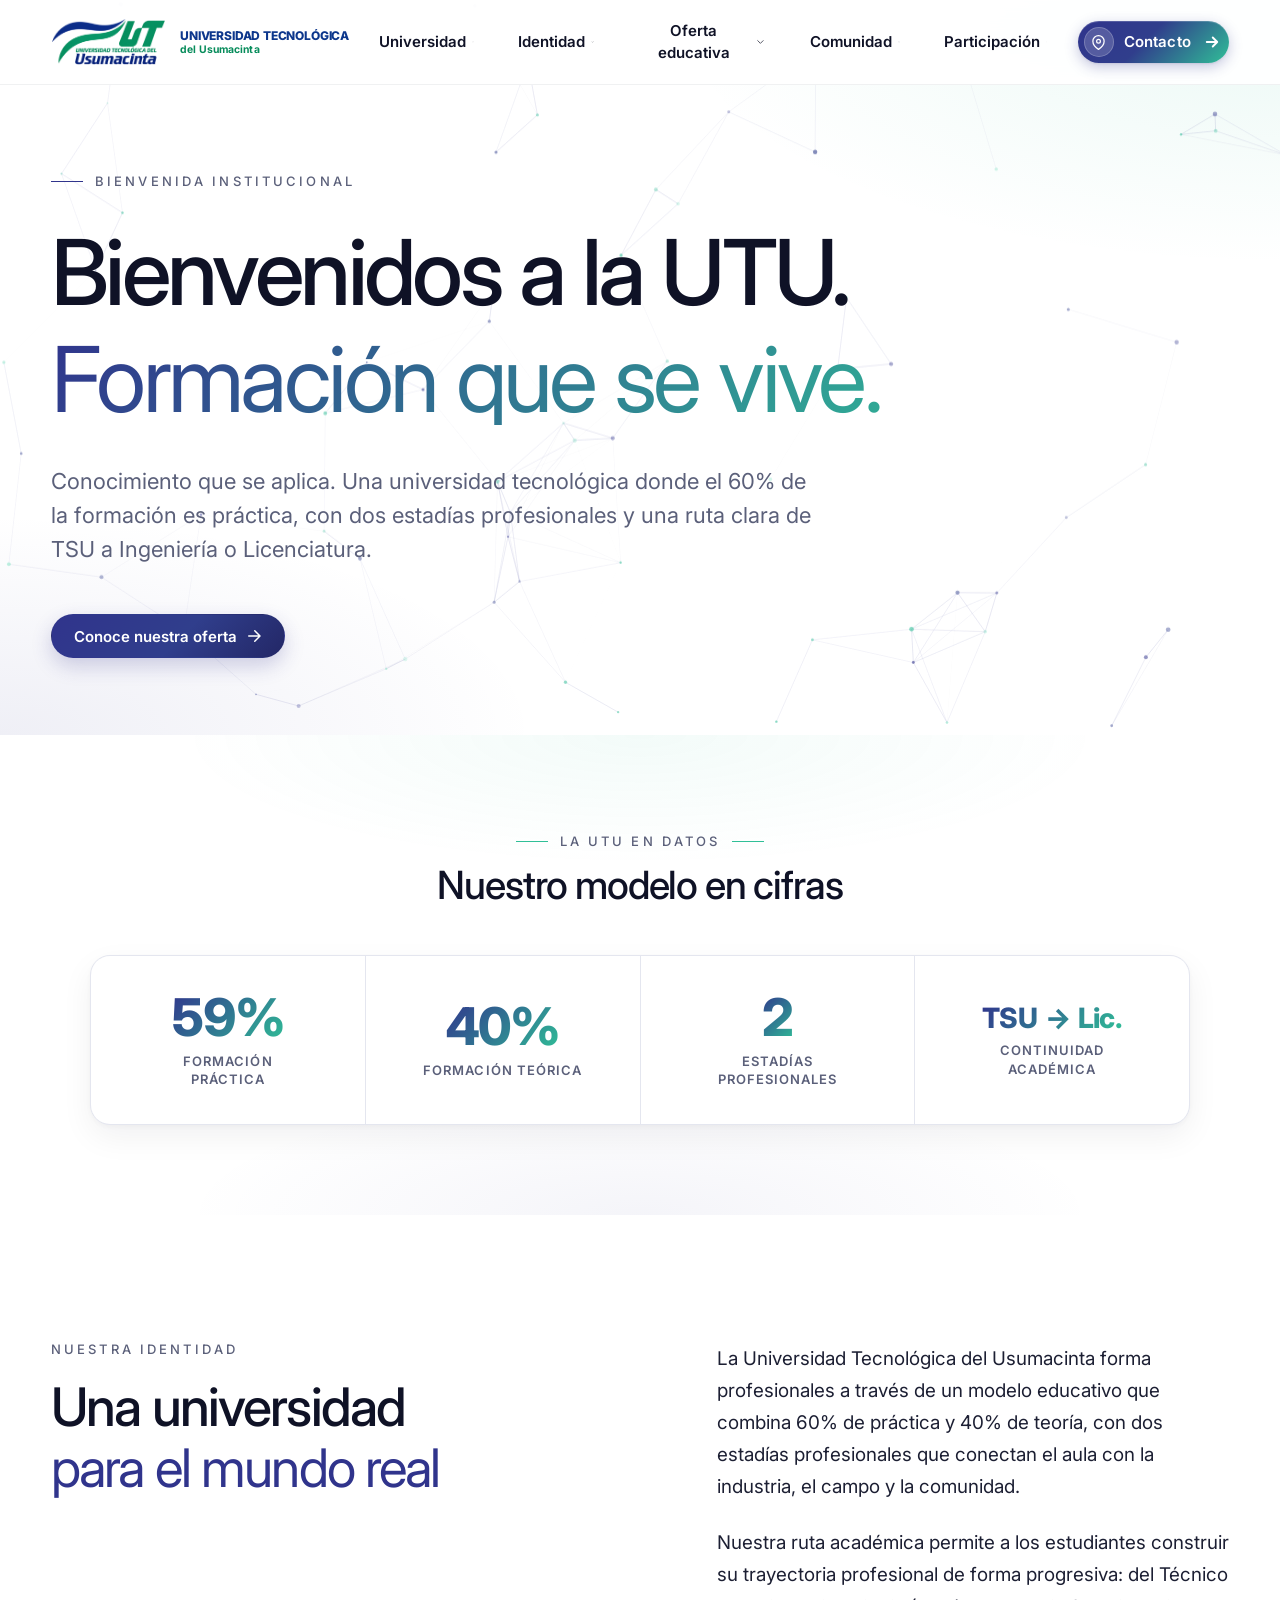
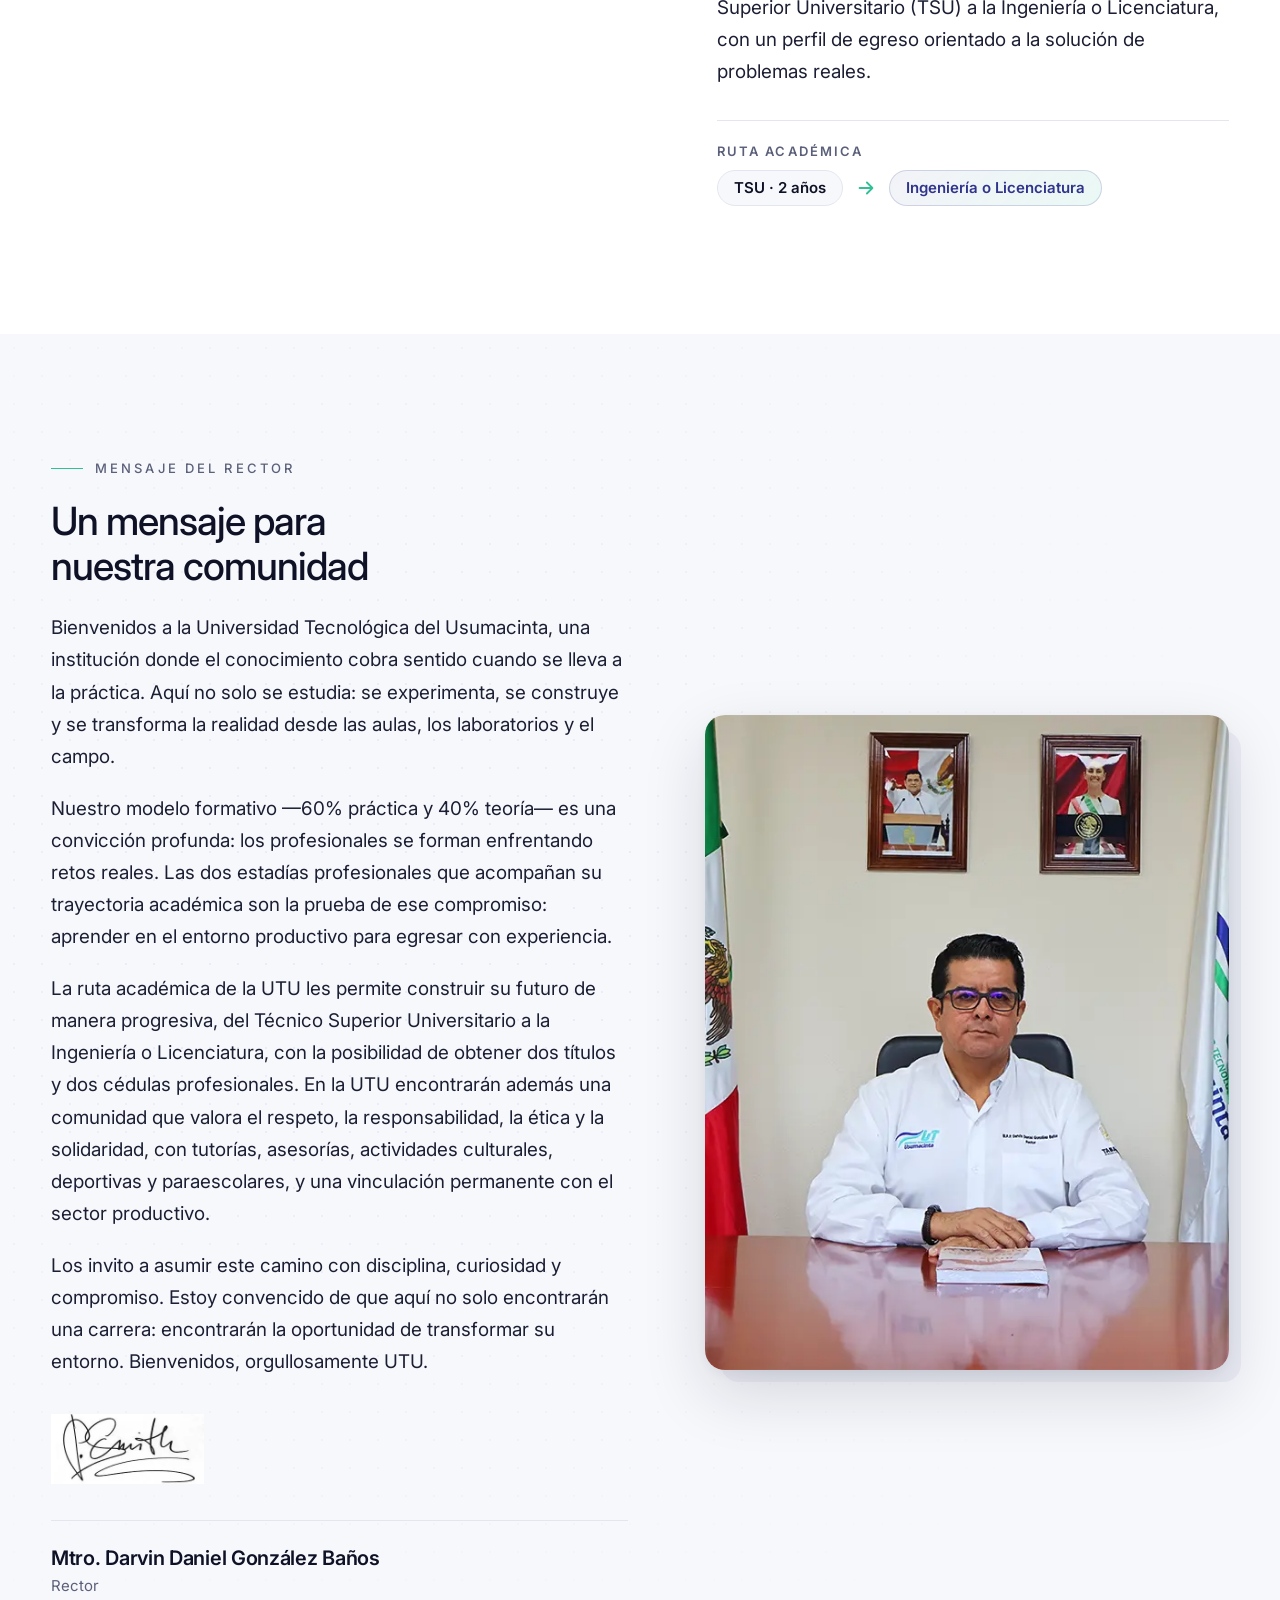
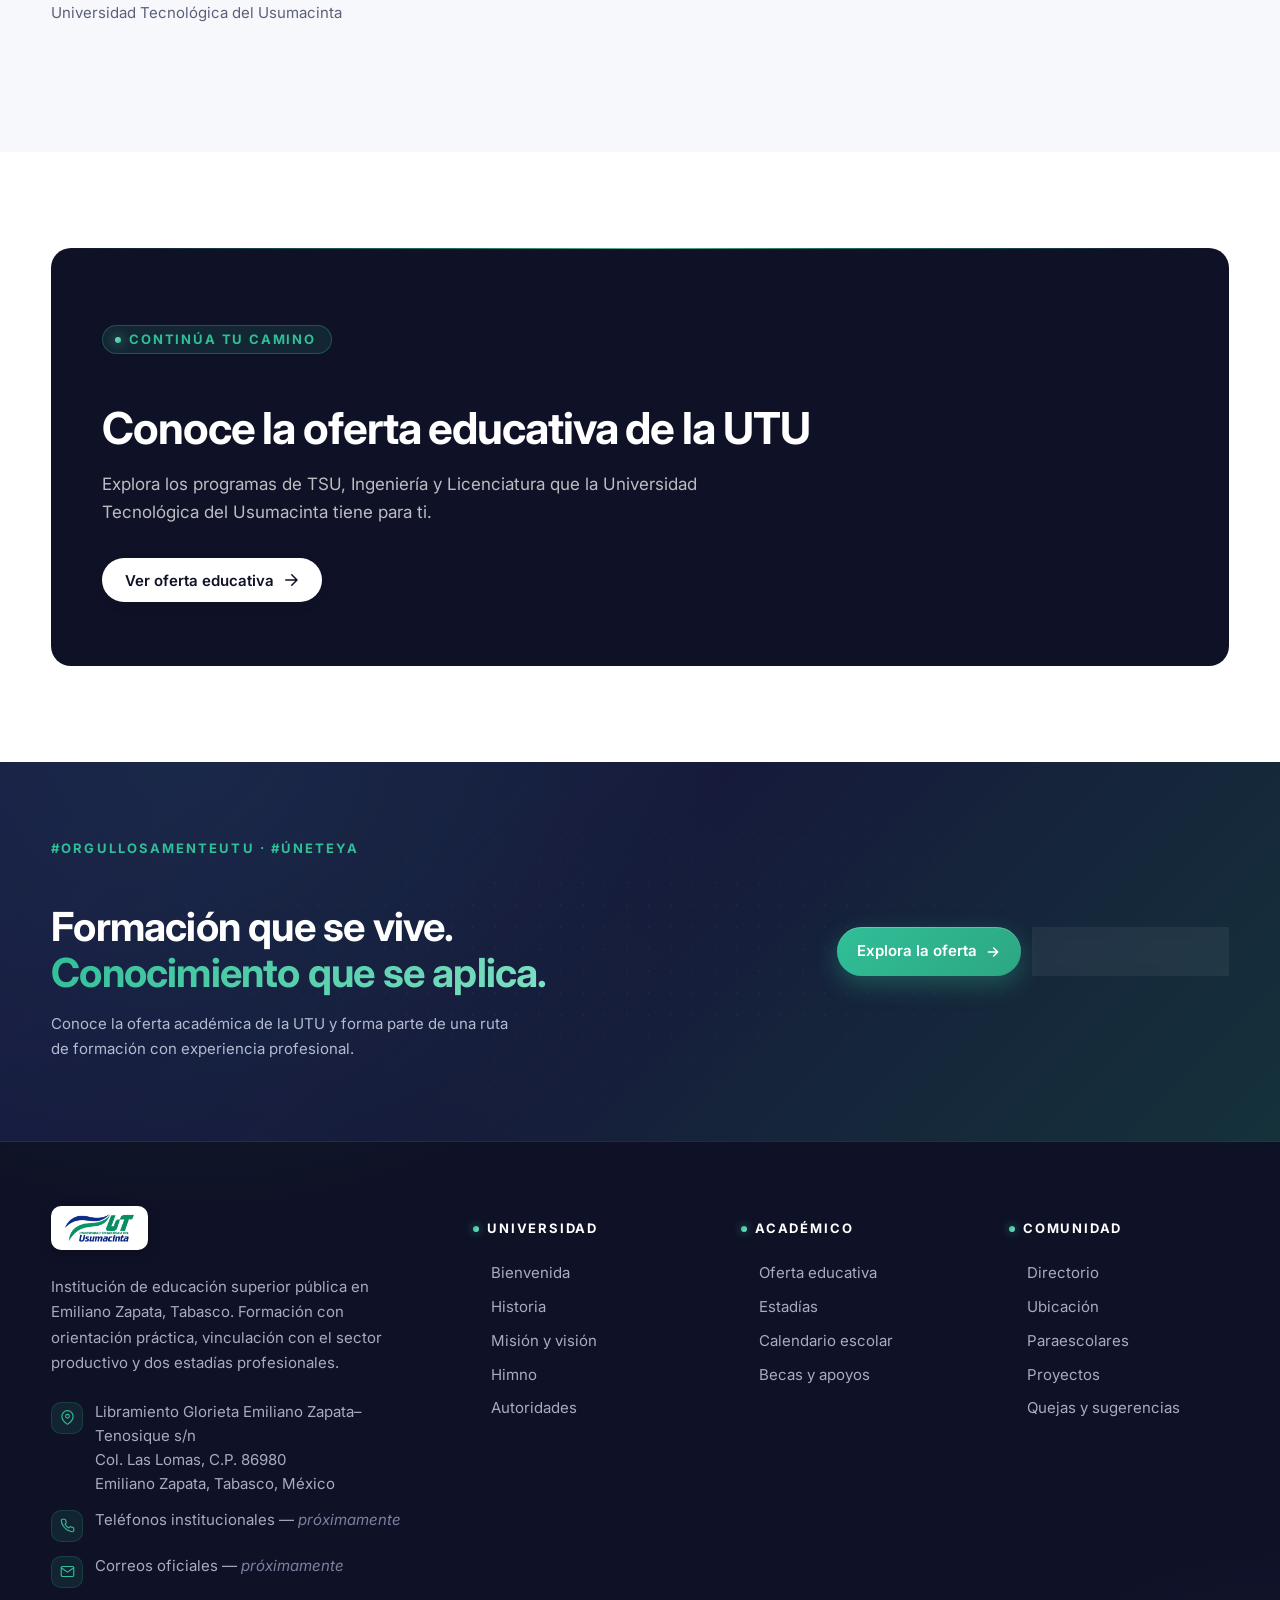
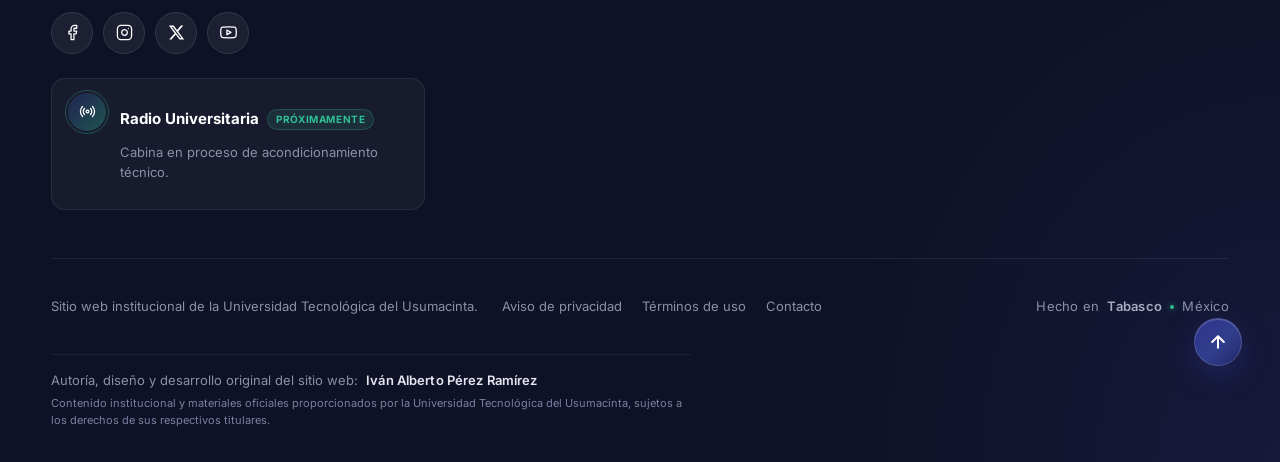
==== commit 43c8c011: "feat(bienvenida): franja de datos animada, mensaje del rector e imágenes oficiales - Agrega sección " ====
--- a/pages/universidad/bienvenida.html
+++ b/pages/universidad/bienvenida.html
@@ -1,23 +1,25 @@
 <!DOCTYPE html>
 <html lang="es">
-
 <head>
     <meta charset="UTF-8">
     <meta name="viewport" content="width=device-width, initial-scale=1">
     <meta name="theme-color" content="#30348C">
 
-    <title>Bienvenida del Rector | UTU</title>
-    <meta name="description" content="Mensaje de bienvenida del Mtro. Darvin Daniel González Baños, Rector de la Universidad Tecnológica del Usumacinta.">
+    <title>Bienvenida | Universidad Tecnológica del Usumacinta (UTU)</title>
+    <meta name="description" content="Bienvenida institucional de la Universidad Tecnológica del Usumacinta (UTU). Conoce nuestro modelo educativo, mensaje del Rector y ruta académica TSU → Ingeniería o Licenciatura.">
     <meta name="robots" content="index, follow">
+    <meta name="author" content="Universidad Tecnológica del Usumacinta">
+
     <link rel="canonical" href="https://www.utu.edu.mx/pages/universidad/bienvenida.html">
 
-    <meta property="og:type" content="article">
+    <meta property="og:type" content="website">
     <meta property="og:locale" content="es_MX">
     <meta property="og:site_name" content="Universidad Tecnológica del Usumacinta">
-    <meta property="og:title" content="Bienvenida del Rector | UTU">
-    <meta property="og:description" content="Un mensaje de nuestra comunidad universitaria.">
+    <meta property="og:title" content="Bienvenida | UTU">
+    <meta property="og:description" content="Formación que se vive. Conocimiento que se aplica.">
     <meta property="og:url" content="https://www.utu.edu.mx/pages/universidad/bienvenida.html">
-    <meta property="og:image" content="https://www.utu.edu.mx/assets/images/rector/Rector.webp">
+    <meta property="og:image" content="https://www.utu.edu.mx/assets/images/branding/logo-utu.png">
+    <meta name="twitter:card" content="summary_large_image">
 
     <link rel="icon" href="/assets/images/icons/icon.png" type="image/png">
 
@@ -25,17 +27,13 @@
     <link rel="preconnect" href="https://fonts.gstatic.com" crossorigin>
     <link href="https://fonts.googleapis.com/css2?family=Inter:wght@400;500;600;700;800&display=swap" rel="stylesheet">
 
-    <!-- Base + componentes compartidos -->
     <link rel="stylesheet" href="/css/reset.css">
     <link rel="stylesheet" href="/css/variables.css">
     <link rel="stylesheet" href="/css/main.css">
     <link rel="stylesheet" href="/css/components/buttons.css">
-    <link rel="stylesheet" href="/css/components/cards.css">
     <link rel="stylesheet" href="/css/components/header.css">
     <link rel="stylesheet" href="/css/components/footer.css">
-    <link rel="stylesheet" href="/css/components/breadcrumbs.css">
-    <link rel="stylesheet" href="/css/components/page-hero.css">
-    <!-- Estilos únicos de esta página -->
+
     <link rel="stylesheet" href="/css/pages/bienvenida.css">
 
     <script>document.documentElement.classList.add('js');</script>
@@ -49,115 +47,137 @@
 
     <main id="contenido">
 
-        <!-- ============================================================
-             HERO — Bienvenida institucional
-             ============================================================ -->
-        <section class="page-hero page-hero--bienvenida" aria-labelledby="bienvenida-title">
-            <div class="page-hero__bg" aria-hidden="true"></div>
-            <div class="container page-hero__inner">
+        <!-- 1. HERO -->
+        <section class="welcome-hero" aria-labelledby="welcome-title">
+            <canvas class="welcome-hero__canvas"
+                    data-welcome-particles
+                    aria-hidden="true"></canvas>
 
-                <nav class="breadcrumbs breadcrumbs--on-dark" aria-label="Ruta de navegación">
-                    <ol>
-                        <li><a href="/">Inicio</a></li>
-                        <li><a href="/pages/universidad/bienvenida.html">Universidad</a></li>
-                        <li><span aria-current="page">Bienvenida</span></li>
-                    </ol>
-                </nav>
+            <div class="container welcome-hero__inner">
+                <div class="welcome-hero__content reveal">
+                    <p class="welcome-hero__eyebrow" data-content="hero.eyebrow"></p>
 
-                <p class="eyebrow eyebrow--on-dark" data-content="hero.eyebrow"></p>
+                    <h1 class="welcome-hero__title" id="welcome-title">
+                        <span data-content="hero.titleLine1"></span>
+                        <em data-content="hero.titleAccent"></em>
+                    </h1>
 
-                <h1 class="page-hero__title" id="bienvenida-title">
-                    <span data-content="hero.titlePrefix"></span>
-                    <span class="page-hero__title-accent" data-content="hero.titleAccent"></span>
-                </h1>
+                    <p class="welcome-hero__lead" data-content="hero.lead"></p>
 
-                <p class="page-hero__lead" data-content="hero.lead"></p>
-            </div>
-        </section>
-
-        <!-- ============================================================
-             MENSAJE EDITORIAL — Retrato + Carta + Firma
-             ============================================================ -->
-        <section class="section section--bienvenida" aria-labelledby="rector-title">
-            <div class="container">
-                <div class="bienvenida__layout">
-
-                    <!-- Retrato con marco editorial -->
-                    <aside class="bienvenida__portrait reveal" aria-label="Retrato del Rector">
-                        <div class="bienvenida__portrait-inner">
-                            <figure class="bienvenida__media">
-                                <img data-img-content="rector.imagen"
-                                     width="800" height="1000"
-                                     loading="eager" decoding="async" fetchpriority="high">
-                            </figure>
-                            <div class="bienvenida__badge" aria-hidden="true">
-                                <span class="bienvenida__badge-icon">
-                                    <svg viewBox="0 0 24 24" fill="none" stroke="currentColor"
-                                         stroke-width="2" stroke-linecap="round" stroke-linejoin="round">
-                                        <circle cx="12" cy="8" r="6"/>
-                                        <path d="m8.21 13.89-1.21 7.11L12 18l5 3-1.21-7.12"/>
-                                    </svg>
-                                </span>
-                                <span class="bienvenida__badge-text">
-                                    <strong data-content="rector.badge.title"></strong>
-                                    <span data-content="rector.badge.subtitle"></span>
-                                </span>
-                            </div>
-                        </div>
-                    </aside>
-
-                    <!-- Carta editorial -->
-                    <article class="bienvenida__content reveal" data-reveal-delay="140">
-
-                        <h2 class="bienvenida__title" id="rector-title">
-                            <span data-content="mensaje.titlePrefix"></span>
-                            <span class="bienvenida__title-accent" data-content="mensaje.titleAccent"></span>
-                        </h2>
-
-                        <blockquote class="bienvenida__message">
-                            <div data-mensaje-paragraphs></div>
-                        </blockquote>
-
-                        <footer class="bienvenida__signature">
-                            <span class="bienvenida__signature-name" data-content="rector.nombre"></span>
-                            <span class="bienvenida__signature-role" data-content="rector.cargo"></span>
-                        </footer>
-                    </article>
-
+                    <div class="welcome-hero__actions">
+                        <a class="btn btn--primary" data-content-href="hero.ctaHref">
+                            <span data-content="hero.ctaLabel"></span>
+                            <svg class="btn__icon" aria-hidden="true">
+                                <use href="#i-arrow-right"></use>
+                            </svg>
+                        </a>
+                    </div>
                 </div>
             </div>
         </section>
 
-        <!-- ============================================================
-             VALORES — Tres pilares del mensaje
-             ============================================================ -->
-        <section class="section section--valores" aria-labelledby="valores-title">
+        <!-- 2. FRANJA DE DATOS (NUEVA) -->
+        <section class="welcome-stats" aria-labelledby="welcome-stats-title">
             <div class="container">
+                <div class="welcome-stats__head reveal">
+                    <p class="welcome-stats__eyebrow" data-content="highlights.eyebrow"></p>
+                    <h2 class="welcome-stats__title" id="welcome-stats-title"
+                        data-content="highlights.title"></h2>
+                </div>
 
-                <header class="section__head section__head--center reveal">
-                    <p class="eyebrow" data-content="valores.eyebrow"></p>
-                    <h2 class="section__title" id="valores-title">
-                        <span data-content="valores.title"></span>
-                        <span class="valores__title-accent" data-content="valores.titleAccent"></span>
-                    </h2>
-                    <p class="section__lead section__lead--center" data-content="valores.lead"></p>
-                </header>
-
-                <ul class="valores__grid" data-valores-grid></ul>
+                <div class="welcome-stats__grid reveal"
+                     data-highlights-grid
+                     data-reveal-delay="120">
+                    <!-- Renderizado por JS -->
+                </div>
             </div>
         </section>
 
-        <!-- ============================================================
-             CTA FINAL
-             ============================================================ -->
-        <section class="section section--cta" aria-labelledby="cta-title">
+        <!-- 3. IDENTIDAD -->
+        <section class="welcome-identity" aria-labelledby="identity-title">
+            <div class="container welcome-identity__inner">
+                <div class="welcome-identity__intro reveal">
+                    <p class="welcome-identity__eyebrow" data-content="identity.eyebrow"></p>
+                    <h2 class="welcome-identity__title" id="identity-title">
+                        <span data-content="identity.titleLine1"></span>
+                        <span class="welcome-identity__accent"
+                              data-content="identity.titleAccent"></span>
+                    </h2>
+                </div>
+
+                <div class="welcome-identity__body reveal" data-reveal-delay="120">
+                    <p class="welcome-identity__text" data-content="identity.text1"></p>
+                    <p class="welcome-identity__text" data-content="identity.text2"></p>
+
+                    <!-- Mini-ruta académica -->
+                    <div class="welcome-identity__route">
+                        <p class="welcome-identity__route-label" data-content="route.eyebrow"></p>
+                        <div class="welcome-identity__route-steps">
+                            <span class="welcome-identity__route-step"
+                                  data-content="route.stepTsu"></span>
+                            <span class="welcome-identity__route-arrow" aria-hidden="true">
+                                <svg viewBox="0 0 24 24" fill="none" stroke="currentColor"
+                                     stroke-width="2" stroke-linecap="round" stroke-linejoin="round">
+                                    <path d="M5 12h14M13 6l6 6-6 6"/>
+                                </svg>
+                            </span>
+                            <span class="welcome-identity__route-step welcome-identity__route-step--final"
+                                  data-content="route.stepFinal"></span>
+                        </div>
+                    </div>
+                </div>
+            </div>
+        </section>
+
+        <!-- 4. MENSAJE DEL RECTOR -->
+        <section class="welcome-rector" aria-labelledby="rector-title">
+            <div class="container welcome-rector__inner">
+
+                <div class="welcome-rector__content reveal">
+                    <p class="welcome-rector__eyebrow" data-content="rector.eyebrow"></p>
+                    <h2 class="welcome-rector__title" id="rector-title"
+                        data-content="rector.title"></h2>
+
+                    <div class="welcome-rector__message" data-rector-message></div>
+
+                    <div class="welcome-rector__signature" data-rector-signature></div>
+
+                    <div class="welcome-rector__info">
+                        <strong data-content="rector.name"></strong>
+                        <span data-content="rector.position"></span>
+                        <span data-content="rector.university"></span>
+                    </div>
+                </div>
+
+                <figure class="welcome-rector__portrait reveal"
+                        data-rector-portrait
+                        data-reveal-delay="120"
+                        aria-label="Fotografía oficial del Rector">
+                    <!-- Renderizado por JS -->
+                </figure>
+            </div>
+        </section>
+
+        <!-- 5. CTA FINAL -->
+        <section class="section section--cta" aria-labelledby="welcome-cta-title">
             <div class="container">
                 <div class="cta reveal">
                     <div class="cta__content">
                         <p class="eyebrow eyebrow--on-dark" data-content="cta.eyebrow"></p>
-                        <h2 class="cta__title" id="cta-title" data-content="cta.title"></h2>
+                        <h2 class="cta__title" id="welcome-cta-title"
+                            data-content="cta.title"></h2>
                         <p class="cta__text" data-content="cta.texto"></p>
-                        <div class="cta__actions" data-cta-buttons></div>
+                        <div class="cta__actions">
+                            <a class="btn btn--light" data-content-href="cta.primaryHref">
+                                <span data-content="cta.primaryLabel"></span>
+                                <svg class="btn__icon" aria-hidden="true">
+                                    <use href="#i-arrow-right"></use>
+                                </svg>
+                            </a>
+                            <a class="btn btn--ghost-light" data-content-href="cta.secondaryHref">
+                                <span data-content="cta.secondaryLabel"></span>
+                            </a>
+                        </div>
                     </div>
                 </div>
             </div>
--- a/css/main.css
+++ b/css/main.css
@@ -40,9 +40,8 @@
     }
 }
 
-/* ---------- TÍTULOS DE SECCIÓN — Jerarquía reforzada ---------- */
+/* ---------- TÍTULOS DE SECCIÓN ---------- */
 .section__title {
-    /* Más grande y con más "presencia" que antes */
     font-size: clamp(2rem, 1.4rem + 2.8vw, 3.5rem);
     letter-spacing: -.028em;
     color: var(--color-ink);
@@ -50,7 +49,6 @@
     line-height: 1.06;
 }
 
-/* Lead: claramente subordinado al título, claramente superior al body */
 .section__lead {
     margin-top: var(--space-lg);
     font-size: clamp(1.0625rem, 1rem + 0.55vw, 1.3125rem);
@@ -61,7 +59,7 @@
 }
 .section__lead--center { margin-inline: auto; }
 
-/* ---------- Eyebrow — kicker con presencia ---------- */
+/* ---------- Eyebrow ---------- */
 .eyebrow {
     display: inline-flex;
     align-items: center;
@@ -98,7 +96,6 @@
     .eyebrow::before { animation: none; }
 }
 
-/* Variante sobre fondo oscuro */
 .eyebrow--on-dark {
     background: rgba(48,191,151,.12);
     border-color: rgba(48,191,151,.30);
@@ -162,6 +159,93 @@
 
 @media (prefers-reduced-motion: reduce) {
     .reveal { opacity: 1; transform: none; transition: none; }
+}
+
+/* ---------- CTA (bloque oscuro compartido) ----------
+   Usado por home y bienvenida con la misma estructura.
+   Vive aquí para evitar duplicación entre páginas. */
+.section--cta {
+    background-color: var(--color-surface);
+    padding-block: var(--space-3xl);
+}
+
+.cta {
+    position: relative;
+    overflow: hidden;
+    padding: clamp(2.5rem, 5vw, 4.5rem) clamp(1.5rem, 4vw, 3.5rem);
+    background-color: var(--color-ink);
+    border-radius: var(--radius-lg);
+    color: #FFFFFF;
+}
+
+.cta::before {
+    content: "";
+    position: absolute;
+    top: 0; left: 0; right: 0;
+    height: 1px;
+    background: linear-gradient(90deg,
+        transparent 0%,
+        rgba(48, 191, 151, 0.55) 35%,
+        rgba(126, 224, 194, 0.75) 50%,
+        rgba(48, 191, 151, 0.55) 65%,
+        transparent 100%);
+    pointer-events: none;
+}
+
+.cta__content {
+    position: relative;
+    z-index: 1;
+    max-width: 720px;
+}
+
+.cta .eyebrow--on-dark {
+    color: var(--color-secondary);
+    margin-bottom: var(--space-sm);
+    letter-spacing: 0.14em;
+}
+
+.cta__title {
+    font-size: clamp(1.75rem, 1.2rem + 2vw, 2.75rem);
+    font-weight: 700;
+    letter-spacing: -0.025em;
+    line-height: 1.15;
+    color: #FFFFFF;
+    margin-bottom: var(--space-md);
+}
+
+.cta__text {
+    font-size: var(--fs-base);
+    color: rgba(255, 255, 255, 0.72);
+    max-width: 58ch;
+    line-height: 1.65;
+    margin-bottom: var(--space-xl);
+}
+
+.cta__actions {
+    display: flex;
+    flex-wrap: wrap;
+    gap: var(--space-sm);
+}
+
+.cta .btn--light {
+    background: #FFFFFF;
+    color: var(--color-ink);
+    box-shadow: 0 4px 12px rgba(0, 0, 0, 0.08);
+}
+.cta .btn--light:hover {
+    box-shadow: 0 8px 20px rgba(0, 0, 0, 0.14);
+}
+
+.cta .btn--ghost-light {
+    background: transparent;
+    border: 1px solid rgba(255, 255, 255, 0.24);
+    color: #FFFFFF;
+    box-shadow: none;
+}
+.cta .btn--ghost-light:hover {
+    background: rgba(255, 255, 255, 0.08);
+    border-color: rgba(255, 255, 255, 0.36);
+    box-shadow: none;
 }
 
 /* ---------- Utilidades ---------- */
--- a/css/components/header.css
+++ b/css/components/header.css
@@ -15,9 +15,7 @@
    ============================================================ */
 .top-progress {
     position: fixed;
-    top: 0;
-    left: 0;
-    right: 0;
+    top: 0; left: 0; right: 0;
     height: 3px;
     z-index: calc(var(--z-header) + 20);
     pointer-events: none;
@@ -26,9 +24,7 @@
     transition: opacity 0.4s ease-out;
 }
 
-.top-progress.is-hidden {
-    opacity: 0;
-}
+.top-progress.is-hidden { opacity: 0; }
 
 .top-progress__bar {
     display: block;
@@ -55,19 +51,12 @@
 }
 
 @keyframes topProgressShimmer {
-    0% {
-        background-position: 100% 0;
-    }
-
-    100% {
-        background-position: -100% 0;
-    }
+    0%   { background-position: 100% 0; }
+    100% { background-position: -100% 0; }
 }
 
 @media (prefers-reduced-motion: reduce) {
-    .top-progress__bar {
-        animation: none;
-    }
+    .top-progress__bar { animation: none; }
 }
 
 /* ============================================================
@@ -75,9 +64,7 @@
    ============================================================ */
 .site-header {
     position: fixed;
-    top: 0;
-    left: 0;
-    right: 0;
+    top: 0; left: 0; right: 0;
     z-index: var(--z-header);
     background-color: rgba(255, 255, 255, 0.94);
     backdrop-filter: saturate(180%) blur(18px);
@@ -95,9 +82,7 @@
     box-shadow: 0 8px 24px rgba(15, 18, 38, 0.06);
 }
 
-.site-header.is-hidden {
-    transform: translateY(-100%);
-}
+.site-header.is-hidden { transform: translateY(-100%); }
 
 .site-header__inner {
     display: flex;
@@ -111,31 +96,85 @@
     padding-inline: var(--container-pad);
 }
 
-/* ---------- Logo ---------- */
+/* ---------- Logo + texto de marca ----------
+   El texto se muestra siempre (mobile y desktop);
+   los tamaños tipográficos cambian por breakpoint. */
 .site-header__brand {
     display: flex;
     align-items: center;
     flex-shrink: 0;
+    gap: .625rem;
+    min-width: 0;
     transition: opacity var(--t-fast);
 }
-
-.site-header__brand:hover {
-    opacity: 0.85;
-}
+.site-header__brand:hover { opacity: 0.85; }
 
 .site-header__logo {
     height: clamp(32px, 5vw, 46px);
     width: auto;
     aspect-ratio: 5 / 2;
     object-fit: contain;
+    flex-shrink: 0;
+}
+
+.site-header__brand-text {
+    display: flex;
+    flex-direction: column;
+    justify-content: center;
+    gap: 1px;
+    min-width: 0;
+    max-width: 100%;
+    overflow: hidden;
+    line-height: 1.08;
+    letter-spacing: -.01em;
+}
+
+.site-header__brand-name {
+    display: block;
+    min-width: 0;
+    overflow: hidden;
+    text-overflow: ellipsis;
+    white-space: nowrap;
+    font-size: clamp(.5625rem, 2.4vw, .75rem);
+    font-weight: 800;
+    color: var(--color-logo-blue, #0D378C);
+    text-transform: uppercase;
+}
+
+.site-header__brand-name--accent {
+    color: var(--color-logo-green, #078C5B);
+    font-weight: 700;
+    text-transform: none;
+    letter-spacing: 0;
+}
+
+@media (max-width: 1023.98px) {
+    .site-header__brand {
+        flex-shrink: 1;
+        gap: .5rem;
+    }
+}
+
+@media (min-width: 1024px) {
+    .site-header__brand { gap: 0.875rem; }
+    .site-header__brand-text {
+        gap: 2px;
+        line-height: 1.1;
+    }
+    .site-header__brand-name {
+        font-size: clamp(0.75rem, 0.85vw, 0.875rem);
+        letter-spacing: -0.015em;
+    }
+    .site-header__brand-name--accent {
+        font-size: clamp(0.65rem, 0.75vw, 0.75rem);
+        letter-spacing: 0.01em;
+    }
 }
 
 /* ============================================================
    3. NAV DESKTOP — hover pill premium
    ============================================================ */
-.site-header__nav {
-    display: none;
-}
+.site-header__nav { display: none; }
 
 .nav__list {
     display: flex;
@@ -172,7 +211,6 @@
     overflow: hidden;
 }
 
-/* Pill de fondo con gradiente sutil (hover premium) */
 .nav__link::before {
     content: "";
     position: absolute;
@@ -189,7 +227,6 @@
     z-index: -1;
 }
 
-/* Halo inferior (detalle premium) */
 .nav__link::after {
     content: "";
     position: absolute;
@@ -228,7 +265,6 @@
     opacity: 1;
 }
 
-/* Estado activo */
 .nav__link.is-active,
 .nav__item.is-open .nav__trigger {
     color: var(--color-primary);
@@ -259,7 +295,6 @@
     transform: translateY(-1px);
 }
 
-/* Chevron */
 .nav__chevron {
     width: 12px;
     height: 12px;
@@ -269,74 +304,11 @@
     z-index: 1;
 }
 
-.nav__link:hover .nav__chevron {
-    opacity: 1;
-}
+.nav__link:hover .nav__chevron { opacity: 1; }
 
 .nav__item.is-open .nav__chevron {
     transform: rotate(180deg);
     opacity: 1;
-}
-
-/* ============================================================
-   MARCA — Texto junto al logo (solo móvil/tablet)
-   ------------------------------------------------------------
-   · En escritorio se mantiene exactamente igual: solo logo.
-   · En <=1023.98px aparece el nombre para llenar el espacio
-     entre el logo y el botón hamburguesa.
-   · Usa los colores exactos del logo: #0D378C y #078C5B.
-   ============================================================ */
-
-.site-header__brand {
-    gap: .625rem;
-    min-width: 0;
-}
-
-.site-header__logo {
-    flex-shrink: 0;
-}
-
-.site-header__brand-text {
-    display: none;
-}
-
-@media (max-width: 1023.98px) {
-    .site-header__brand {
-        flex-shrink: 1;
-        gap: .5rem;
-        min-width: 0;
-    }
-
-    .site-header__brand-text {
-        display: flex;
-        flex-direction: column;
-        justify-content: center;
-        gap: 1px;
-        min-width: 0;
-        max-width: 100%;
-        overflow: hidden;
-        line-height: 1.08;
-        letter-spacing: -.01em;
-    }
-
-    .site-header__brand-name {
-        display: block;
-        min-width: 0;
-        overflow: hidden;
-        text-overflow: ellipsis;
-        white-space: nowrap;
-        font-size: clamp(.5625rem, 2.4vw, .75rem);
-        font-weight: 800;
-        color: var(--color-logo-blue, #0D378C);
-        text-transform: uppercase;
-    }
-
-    .site-header__brand-name--accent {
-        color: var(--color-logo-green, #078C5B);
-        font-weight: 700;
-        text-transform: none;
-        letter-spacing: 0;
-    }
 }
 
 /* ============================================================
@@ -393,10 +365,7 @@
     flex-direction: column;
     gap: 2px;
 }
-
-.nav__panel-list li {
-    list-style: none;
-}
+.nav__panel-list li { list-style: none; }
 
 .nav__panel-list a {
     display: block;
@@ -432,11 +401,7 @@
     min-width: 640px;
     padding: 1.375rem;
 }
-
-.nav__panel--mega::before {
-    display: none;
-}
-
+.nav__panel--mega::before { display: none; }
 .nav__item.is-open .nav__panel--mega {
     transform: translateY(0) scale(1);
 }
@@ -447,10 +412,7 @@
     gap: 1.5rem;
 }
 
-.nav__mega-group {
-    display: flex;
-    flex-direction: column;
-}
+.nav__mega-group { display: flex; flex-direction: column; }
 
 .nav__mega-head {
     display: flex;
@@ -483,7 +445,6 @@
         0 4px 12px rgba(48, 52, 140, 0.28),
         inset 0 1px 0 rgba(255, 255, 255, 0.18);
 }
-
 .nav__mega-badge--lic {
     background: linear-gradient(135deg, #30BF97 0%, #2DA683 100%);
     box-shadow:
@@ -506,10 +467,7 @@
     flex-direction: column;
     gap: 2px;
 }
-
-.nav__mega-list li {
-    list-style: none;
-}
+.nav__mega-list li { list-style: none; }
 
 .nav__mega-item {
     display: block;
@@ -543,7 +501,6 @@
     transform: translateX(3px);
     outline: none;
 }
-
 .nav__mega-item:hover::before,
 .nav__mega-item:focus-visible::before {
     height: 60%;
@@ -573,18 +530,15 @@
     line-height: 1.35;
     transition: color var(--t-fast), transform 0.28s var(--ease-out);
 }
-
 .nav__mega-item-sub svg {
     flex-shrink: 0;
     opacity: 0.65;
     transition: transform 0.28s var(--ease-out), opacity 0.28s;
 }
-
 .nav__mega-item:hover .nav__mega-item-sub,
 .nav__mega-item:focus-visible .nav__mega-item-sub {
     color: var(--color-secondary-dark);
 }
-
 .nav__mega-item:hover .nav__mega-item-sub svg {
     transform: translateX(3px);
     opacity: 1;
@@ -593,9 +547,7 @@
 /* ============================================================
    6. CTA PREMIUM — "Contacto"
    ============================================================ */
-.site-header__actions {
-    display: none;
-}
+.site-header__actions { display: none; }
 
 .header-cta {
     position: relative;
@@ -622,7 +574,6 @@
 }
 
 .header-cta::before {
-    /* Shine sweep */
     content: "";
     position: absolute;
     top: 0;
@@ -639,7 +590,6 @@
 }
 
 .header-cta::after {
-    /* Glow interior en hover */
     content: "";
     position: absolute;
     inset: 0;
@@ -662,16 +612,10 @@
         inset 0 1px 0 rgba(255, 255, 255, 0.28);
     outline: none;
 }
-
 .header-cta:hover::before,
-.header-cta:focus-visible::before {
-    left: 120%;
-}
-
+.header-cta:focus-visible::before { left: 120%; }
 .header-cta:hover::after,
-.header-cta:focus-visible::after {
-    opacity: 1;
-}
+.header-cta:focus-visible::after { opacity: 1; }
 
 .header-cta__icon {
     display: inline-flex;
@@ -688,7 +632,6 @@
     z-index: 2;
     transition: transform 0.32s cubic-bezier(0.22, 1, 0.36, 1);
 }
-
 .header-cta__icon svg {
     width: 15px;
     height: 15px;
@@ -712,25 +655,21 @@
     z-index: 2;
     transition: transform 0.32s cubic-bezier(0.22, 1, 0.36, 1);
 }
-
 .header-cta__arrow svg {
     width: 100%;
     height: 100%;
     stroke-linecap: round;
     stroke-linejoin: round;
 }
-
 .header-cta:hover .header-cta__icon,
 .header-cta:focus-visible .header-cta__icon {
     transform: scale(1.06) rotate(-3deg);
 }
-
 .header-cta:hover .header-cta__arrow,
 .header-cta:focus-visible .header-cta__arrow {
     transform: translateX(3px);
 }
 
-/* Variante full (dentro del menú móvil) */
 .header-cta--full {
     width: 100%;
     justify-content: center;
@@ -754,16 +693,11 @@
     transition: background-color var(--t-fast);
     -webkit-tap-highlight-color: transparent;
 }
-
 .site-header__toggle:hover,
 .site-header__toggle:focus-visible {
     background-color: rgba(15, 18, 38, 0.05);
 }
-
-.site-header__toggle svg {
-    width: 22px;
-    height: 22px;
-}
+.site-header__toggle svg { width: 22px; height: 22px; }
 
 /* ============================================================
    8. MENÚ MÓVIL
@@ -786,8 +720,7 @@
 
 .mobile-menu__panel {
     position: absolute;
-    top: 0;
-    right: 0;
+    top: 0; right: 0;
     height: 100dvh;
     width: min(88vw, 380px);
     background-color: var(--color-surface);
@@ -804,14 +737,8 @@
     visibility: visible;
     pointer-events: auto;
 }
-
-.mobile-menu.is-open .mobile-menu__backdrop {
-    opacity: 1;
-}
-
-.mobile-menu.is-open .mobile-menu__panel {
-    transform: translateX(0);
-}
+.mobile-menu.is-open .mobile-menu__backdrop { opacity: 1; }
+.mobile-menu.is-open .mobile-menu__panel { transform: translateX(0); }
 
 .mobile-menu__head {
     display: flex;
@@ -843,7 +770,6 @@
     transition: background-color var(--t-fast);
     -webkit-tap-highlight-color: transparent;
 }
-
 .mobile-menu__close:hover,
 .mobile-menu__close:focus-visible {
     background-color: var(--color-background);
@@ -854,7 +780,6 @@
     display: flex;
     flex-direction: column;
 }
-
 .mobile-menu__nav ul {
     list-style: none;
     margin: 0;
@@ -863,10 +788,7 @@
     flex-direction: column;
     gap: var(--space-2xs);
 }
-
-.mobile-menu__nav li {
-    list-style: none;
-}
+.mobile-menu__nav li { list-style: none; }
 
 .mobile-menu__link {
     display: block;
@@ -888,7 +810,6 @@
         padding-left var(--t-fast);
     -webkit-tap-highlight-color: transparent;
 }
-
 .mobile-menu__link:hover,
 .mobile-menu__link:focus-visible {
     background-color: var(--color-background);
@@ -903,7 +824,6 @@
     gap: var(--space-sm);
     padding-right: 1rem;
 }
-
 .mobile-menu__trigger:hover,
 .mobile-menu__trigger:focus-visible {
     padding-left: 1rem;
@@ -916,12 +836,10 @@
     transition: transform var(--t-base), color var(--t-base);
     flex-shrink: 0;
 }
-
 .mobile-menu__group.is-open .mobile-menu__chevron {
     transform: rotate(180deg);
     color: var(--color-primary);
 }
-
 .mobile-menu__group.is-open .mobile-menu__trigger {
     background-color: var(--color-background);
     color: var(--color-primary);
@@ -936,27 +854,14 @@
     gap: 2px;
     animation: mobileSubOpen 0.28s var(--ease-out);
 }
-
-.mobile-menu__sub[hidden] {
-    display: none;
-}
+.mobile-menu__sub[hidden] { display: none; }
 
 @keyframes mobileSubOpen {
-    from {
-        opacity: 0;
-        transform: translateY(-4px);
-    }
-
-    to {
-        opacity: 1;
-        transform: translateY(0);
-    }
-}
-
+    from { opacity: 0; transform: translateY(-4px); }
+    to   { opacity: 1; transform: translateY(0); }
+}
 @media (prefers-reduced-motion: reduce) {
-    .mobile-menu__sub {
-        animation: none;
-    }
+    .mobile-menu__sub { animation: none; }
 }
 
 .mobile-menu__sub-link {
@@ -973,7 +878,6 @@
         background-color var(--t-fast);
     -webkit-tap-highlight-color: transparent;
 }
-
 .mobile-menu__sub-link:hover,
 .mobile-menu__sub-link:focus-visible,
 .mobile-menu__sub-link.is-active {
@@ -989,64 +893,33 @@
     padding-top: var(--space-lg);
     border-top: 1px solid var(--color-border);
 }
-
-.mobile-menu__cta .header-cta {
-    width: 100%;
-}
-
-body.menu-open {
-    overflow: hidden;
-}
+.mobile-menu__cta .header-cta { width: 100%; }
+
+body.menu-open { overflow: hidden; }
 
 /* ============================================================
    9. DESKTOP
    ============================================================ */
 @media (min-width: 1024px) {
-    .site-header__nav {
-        display: block;
-    }
-
+    .site-header__nav { display: block; }
     .site-header__actions {
         display: flex;
         align-items: center;
         gap: var(--space-sm);
     }
-
-    .site-header__toggle {
-        display: none;
-    }
-
-    .mobile-menu {
-        display: none;
-    }
+    .site-header__toggle { display: none; }
+    .mobile-menu { display: none; }
 }
 
 /* ============================================================
    10. MOVIMIENTO REDUCIDO
    ============================================================ */
 @media (prefers-reduced-motion: reduce) {
-    .site-header {
-        transition: none;
-    }
-
-    .nav__panel {
-        transition: none;
-    }
-
-    .nav__panel--mega {
-        transition: none;
-    }
-
-    .mobile-menu__panel {
-        transition: none;
-    }
-
-    .header-cta {
-        transition: none;
-    }
-
+    .site-header { transition: none; }
+    .nav__panel { transition: none; }
+    .nav__panel--mega { transition: none; }
+    .mobile-menu__panel { transition: none; }
+    .header-cta { transition: none; }
     .header-cta::before,
-    .header-cta::after {
-        transition: none;
-    }
+    .header-cta::after { transition: none; }
 }
--- a/css/components/footer.css
+++ b/css/components/footer.css
@@ -5,7 +5,8 @@
    · Cuerpo principal: marca + 3 columnas de enlaces
    · Redes sociales premium (glass + brand color)
    · Tarjeta Radio Universitaria (próximamente)
-   · Barra inferior con legal + "Hecho en Tabasco"
+   · Barra inferior: identidad institucional + enlaces legales
+     + hecho en Tabasco + reconocimiento de autoría
    · Botón flotante "volver arriba"
    ============================================================ */
 
@@ -17,7 +18,6 @@
     isolation: isolate;
 }
 
-/* Glow y patrón decorativo de fondo */
 .site-footer::before {
     content: "";
     position: absolute;
@@ -64,7 +64,6 @@
     padding-block: clamp(2.5rem, 5vw, 4rem);
     align-items: center;
 }
-
 @media (min-width: 900px) {
     .site-footer__cta-inner {
         grid-template-columns: 1.4fr 1fr;
@@ -90,7 +89,6 @@
     color: #FFFFFF;
     margin-bottom: var(--space-sm);
 }
-
 .site-footer__cta-title span {
     background: linear-gradient(135deg, #30BF97 0%, #7EE0C2 100%);
     -webkit-background-clip: text;
@@ -110,11 +108,8 @@
     gap: var(--space-sm);
     justify-content: flex-start;
 }
-
 @media (min-width: 900px) {
-    .site-footer__cta-actions {
-        justify-content: flex-end;
-    }
+    .site-footer__cta-actions { justify-content: flex-end; }
 }
 
 /* ---------- Botones del CTA ---------- */
@@ -142,7 +137,6 @@
         0 8px 24px rgba(48, 191, 151, 0.32),
         inset 0 1px 0 rgba(255, 255, 255, 0.22);
 }
-
 .footer-cta--primary:hover,
 .footer-cta--primary:focus-visible {
     transform: translateY(-2px);
@@ -151,7 +145,6 @@
         inset 0 1px 0 rgba(255, 255, 255, 0.28);
     outline: none;
 }
-
 .footer-cta--primary .footer-cta__icon {
     display: inline-flex;
     align-items: center;
@@ -160,12 +153,7 @@
     height: 16px;
     transition: transform 0.3s cubic-bezier(0.22, 1, 0.36, 1);
 }
-
-.footer-cta--primary .footer-cta__icon svg {
-    width: 100%;
-    height: 100%;
-}
-
+.footer-cta--primary .footer-cta__icon svg { width: 100%; height: 100%; }
 .footer-cta--primary:hover .footer-cta__icon,
 .footer-cta--primary:focus-visible .footer-cta__icon {
     transform: translateX(3px);
@@ -178,7 +166,6 @@
     backdrop-filter: blur(6px);
     -webkit-backdrop-filter: blur(6px);
 }
-
 .footer-cta--ghost:hover,
 .footer-cta--ghost:focus-visible {
     background-color: rgba(255, 255, 255, 0.12);
@@ -200,13 +187,9 @@
     grid-template-columns: 1fr;
     gap: var(--space-2xl);
 }
-
 @media (min-width: 640px) {
-    .site-footer__grid {
-        grid-template-columns: repeat(2, 1fr);
-    }
-}
-
+    .site-footer__grid { grid-template-columns: repeat(2, 1fr); }
+}
 @media (min-width: 1024px) {
     .site-footer__grid {
         grid-template-columns: 1.7fr 1fr 1fr 1fr;
@@ -215,9 +198,7 @@
 }
 
 /* ---------- Columna de marca ---------- */
-.site-footer__brand {
-    max-width: 420px;
-}
+.site-footer__brand { max-width: 420px; }
 
 .site-footer__logo {
     height: 44px;
@@ -246,10 +227,7 @@
     flex-direction: column;
     gap: var(--space-sm);
 }
-
-.site-footer__contact li {
-    list-style: none;
-}
+.site-footer__contact li { list-style: none; }
 
 .site-footer__contact-item {
     display: flex;
@@ -259,7 +237,6 @@
     line-height: 1.6;
     font-size: var(--fs-sm);
 }
-
 .site-footer__contact-item em {
     color: #7A80A0;
     font-style: italic;
@@ -278,13 +255,9 @@
     color: var(--color-secondary);
     margin-top: 2px;
 }
-
-.site-footer__contact-icon svg {
-    width: 15px;
-    height: 15px;
-}
-
-/* ---------- Redes sociales premium ---------- */
+.site-footer__contact-icon svg { width: 15px; height: 15px; }
+
+/* ---------- Redes sociales ---------- */
 .site-footer__social {
     display: flex;
     gap: 0.625rem;
@@ -320,11 +293,7 @@
     height: 100%;
     transition: transform 0.42s cubic-bezier(0.22, 1, 0.36, 1);
 }
-
-.site-footer__social-icon svg {
-    width: 17px;
-    height: 17px;
-}
+.site-footer__social-icon svg { width: 17px; height: 17px; }
 
 .site-footer__social-link:hover,
 .site-footer__social-link:focus-visible {
@@ -335,13 +304,11 @@
     box-shadow: 0 12px 24px color-mix(in srgb, var(--brand-color, #30BF97) 40%, transparent);
     outline: none;
 }
-
 .site-footer__social-link:hover .site-footer__social-icon,
 .site-footer__social-link:focus-visible .site-footer__social-icon {
     transform: rotate(-8deg) scale(1.08);
 }
 
-/* Tooltip flotante */
 .site-footer__social-tip {
     position: absolute;
     bottom: calc(100% + 10px);
@@ -359,14 +326,10 @@
     opacity: 0;
     visibility: hidden;
     pointer-events: none;
-    transition:
-        opacity 0.24s,
-        transform 0.24s,
-        visibility 0.24s;
+    transition: opacity 0.24s, transform 0.24s, visibility 0.24s;
     z-index: 3;
     box-shadow: 0 8px 20px rgba(0, 0, 0, 0.35);
 }
-
 .site-footer__social-tip::after {
     content: "";
     position: absolute;
@@ -380,7 +343,6 @@
     transform: translateX(-50%) rotate(45deg);
     margin-top: -3px;
 }
-
 .site-footer__social-link:hover .site-footer__social-tip,
 .site-footer__social-link:focus-visible .site-footer__social-tip {
     opacity: 1;
@@ -412,7 +374,6 @@
     color: #FFFFFF;
     position: relative;
 }
-
 .site-footer__radio-icon::after {
     content: "";
     position: absolute;
@@ -421,20 +382,14 @@
     border: 1px solid rgba(48, 191, 151, 0.35);
     animation: footerRadioPulse 2.6s ease-out infinite;
 }
-
 @keyframes footerRadioPulse {
     0%   { transform: scale(0.9); opacity: 0.9; }
     100% { transform: scale(1.35); opacity: 0; }
 }
-
 @media (prefers-reduced-motion: reduce) {
     .site-footer__radio-icon::after { animation: none; }
 }
-
-.site-footer__radio-icon svg {
-    width: 17px;
-    height: 17px;
-}
+.site-footer__radio-icon svg { width: 17px; height: 17px; }
 
 .site-footer__radio-title {
     display: flex;
@@ -498,10 +453,7 @@
     flex-direction: column;
     gap: 0.625rem;
 }
-
-.site-footer__list li {
-    list-style: none;
-}
+.site-footer__list li { list-style: none; }
 
 .site-footer__link {
     display: inline-flex;
@@ -529,18 +481,13 @@
         transform 0.32s cubic-bezier(0.22, 1, 0.36, 1);
     flex-shrink: 0;
 }
-
-.site-footer__link-arrow svg {
-    width: 100%;
-    height: 100%;
-}
+.site-footer__link-arrow svg { width: 100%; height: 100%; }
 
 .site-footer__link:hover,
 .site-footer__link:focus-visible {
     color: #FFFFFF;
     outline: none;
 }
-
 .site-footer__link:hover .site-footer__link-arrow,
 .site-footer__link:focus-visible .site-footer__link-arrow {
     opacity: 1;
@@ -549,6 +496,17 @@
 
 /* ============================================================
    3. BARRA INFERIOR
+   ------------------------------------------------------------
+   Estructura:
+     .site-footer__bottom
+       .site-footer__meta        → identidad + legal + origen
+         .site-footer__meta-left → copy + legal
+         .site-footer__made
+       .site-footer__credit      → autoría + procedencia
+         .site-footer__credit-author
+           .site-footer__credit-label
+           .site-footer__credit-name
+         .site-footer__credit-materials
    ============================================================ */
 .site-footer__bottom {
     margin-top: var(--space-2xl);
@@ -556,13 +514,18 @@
     border-top: 1px solid rgba(255, 255, 255, 0.08);
     display: flex;
     flex-direction: column;
-    gap: var(--space-md);
+    gap: var(--space-lg);
     font-size: var(--fs-xs);
     color: #8B90A8;
 }
 
+.site-footer__meta {
+    display: flex;
+    flex-direction: column;
+    gap: var(--space-md);
+}
 @media (min-width: 900px) {
-    .site-footer__bottom {
+    .site-footer__meta {
         flex-direction: row;
         align-items: center;
         justify-content: space-between;
@@ -570,9 +533,21 @@
     }
 }
 
-.site-footer__copy {
-    line-height: 1.6;
-}
+.site-footer__meta-left {
+    display: flex;
+    flex-direction: column;
+    gap: var(--space-2xs);
+}
+@media (min-width: 900px) {
+    .site-footer__meta-left {
+        flex-direction: row;
+        align-items: center;
+        flex-wrap: wrap;
+        gap: var(--space-sm) var(--space-lg);
+    }
+}
+
+.site-footer__copy { line-height: 1.6; }
 
 .site-footer__legal {
     list-style: none;
@@ -582,10 +557,7 @@
     flex-wrap: wrap;
     gap: 0.5rem 1.25rem;
 }
-
-.site-footer__legal li {
-    list-style: none;
-}
+.site-footer__legal li { list-style: none; }
 
 .site-footer__legal a {
     color: #8B90A8;
@@ -593,26 +565,21 @@
     transition: color 0.24s;
     position: relative;
 }
-
 .site-footer__legal a::after {
     content: "";
     position: absolute;
-    left: 0;
-    right: 0;
-    bottom: -2px;
+    left: 0; right: 0; bottom: -2px;
     height: 1px;
     background-color: var(--color-secondary);
     transform: scaleX(0);
     transform-origin: left;
     transition: transform 0.3s cubic-bezier(0.22, 1, 0.36, 1);
 }
-
 .site-footer__legal a:hover,
 .site-footer__legal a:focus-visible {
     color: var(--color-secondary);
     outline: none;
 }
-
 .site-footer__legal a:hover::after,
 .site-footer__legal a:focus-visible::after {
     transform: scaleX(1);
@@ -624,7 +591,6 @@
     gap: 0.5rem;
     letter-spacing: 0.02em;
 }
-
 .site-footer__made span[aria-hidden] {
     color: #A6ACC2;
     font-weight: 600;
@@ -637,6 +603,41 @@
     border-radius: 50%;
     background-color: var(--color-secondary);
     box-shadow: 0 0 6px rgba(48, 191, 151, 0.75);
+}
+
+/* ---------- Crédito de autoría y procedencia ---------- */
+.site-footer__credit {
+    padding-top: var(--space-md);
+    border-top: 1px solid rgba(255, 255, 255, 0.06);
+    display: flex;
+    flex-direction: column;
+    gap: var(--space-2xs);
+    max-width: 80ch;
+    line-height: 1.6;
+}
+
+.site-footer__credit-author {
+    margin: 0;
+    color: #A6ACC2;
+    line-height: 1.5;
+}
+
+.site-footer__credit-label {
+    color: #8B90A8;
+    margin-right: 0.25rem;
+}
+
+.site-footer__credit-name {
+    color: #E4E6EF;
+    font-weight: 600;
+    letter-spacing: 0.01em;
+}
+
+.site-footer__credit-materials {
+    margin: 0;
+    color: #7A80A0;
+    font-size: 0.6875rem;
+    line-height: 1.6;
 }
 
 /* ============================================================
@@ -665,7 +666,6 @@
         box-shadow 0.32s;
     -webkit-tap-highlight-color: transparent;
 }
-
 .site-footer__to-top::before {
     content: "";
     position: absolute;
@@ -677,13 +677,11 @@
     z-index: -1;
     filter: blur(8px);
 }
-
 .site-footer__to-top svg {
     width: 20px;
     height: 20px;
     transition: transform 0.32s cubic-bezier(0.22, 1, 0.36, 1);
 }
-
 .site-footer__to-top:hover,
 .site-footer__to-top:focus-visible {
     transform: translateY(-4px);
@@ -692,15 +690,13 @@
         inset 0 1px 0 rgba(255, 255, 255, 0.28);
     outline: none;
 }
-
 .site-footer__to-top:hover::before,
-.site-footer__to-top:focus-visible::before {
-    opacity: 1;
-}
-
+.site-footer__to-top:focus-visible::before { opacity: 1; }
 .site-footer__to-top:hover svg,
-.site-footer__to-top:focus-visible svg {
-    transform: translateY(-2px);
+.site-footer__to-top:focus-visible svg { transform: translateY(-2px); }
+
+@media (min-width: 900px) {
+    .site-footer__to-top { bottom: 6rem; }
 }
 
 /* ============================================================
@@ -718,27 +714,4 @@
     .site-footer__legal a::after {
         transition: none;
     }
-}
-
-/* ============================================================
-   6. FIX — Botón "volver arriba" en desktop
-   ------------------------------------------------------------
-   Evita que el botón se solape con la barra inferior
-   ("Hecho en Tabasco") a partir del breakpoint 900px.
-   ============================================================ */
-@media (min-width: 900px) {
-    .site-footer__to-top {
-        bottom: 6rem; /* por encima del bottom bar, con aire */
-    }
-}
-
-/* ============================================================
-   7. FIX — Margen inferior de la lista de contacto
-   ------------------------------------------------------------
-   El reset (ul[class] { margin: 0 }) gana por especificidad
-   (0,1,1) sobre .site-footer__contact (0,1,0), anulando el
-   margin-bottom declarado. Este override lo restaura.
-   ============================================================ */
-ul.site-footer__contact {
-    margin-bottom: var(--space-lg);
 }
--- a/css/pages/bienvenida.css
+++ b/css/pages/bienvenida.css
@@ -1,591 +1,807 @@
 /* ============================================================
-   pages/bienvenida.css — Estilos de la página del Rector
+   bienvenida.css — Página de Bienvenida UTU
    ------------------------------------------------------------
-   Diseño editorial minimalista con jerarquía visual premium.
-   Hereda tokens de /css/variables.css.
+   · Aislamiento total: todos los selectores usan prefijo
+     .welcome-* para no afectar header, footer ni el resto.
+   · Reutiliza tokens de variables.css sin modificarlos.
+   · Respeta prefers-reduced-motion.
+   · Tipografía editorial monumental con clamp().
+   · Layout asimétrico de dos columnas.
+   · Optimizado de 320px a 4K.
    ============================================================ */
 
+/* ------------------------------------------------------------
+   0. Variables locales (no tocan :root global)
+   ------------------------------------------------------------ */
+.welcome-hero,
+.welcome-identity,
+.welcome-rector {
+    --welcome-gutter: clamp(1rem, 4vw, 4rem);
+    --welcome-radius: var(--radius-lg);
+}
+
 /* ============================================================
-   1. HERO — variante sutil de page-hero
+   1. HERO INSTITUCIONAL
    ============================================================ */
-.page-hero--bienvenida .page-hero__title {
-    font-size: clamp(2.5rem, 1.8rem + 3.5vw, 4.5rem);
-    line-height: 1.04;
-    letter-spacing: -0.03em;
-}
-
-/* ============================================================
-   2. SECCIÓN BIENVENIDA — layout editorial
-   ============================================================ */
-.section--bienvenida {
+.welcome-hero {
     position: relative;
+    /* Reduje un poco el padding inferior para que no haya huecos */
+    padding-top: calc(var(--header-h) + clamp(3rem, 8vw, 5rem));
+    padding-bottom: clamp(3rem, 6vw, 5rem);
+    
+    /* Quitamos el min-height por defecto. El hero se adapta al contenido. */
+    
+    background-color: var(--color-surface);
     overflow: hidden;
-    background-color: var(--color-surface);
-}
-
-/* Halo decorativo muy sutil en el fondo */
-.section--bienvenida::before {
+    isolation: isolate;
+}
+
+/* Lavado radial institucional de fondo */
+.welcome-hero::before {
     content: "";
     position: absolute;
-    top: -10%;
-    right: -10%;
-    width: 55%;
-    height: 70%;
-    background: radial-gradient(circle, rgba(48, 191, 151, 0.07) 0%, transparent 70%);
-    filter: blur(70px);
+    inset: 0;
+    background:
+        radial-gradient(ellipse 80% 60% at 100% 0%,
+            rgba(48, 191, 151, 0.10) 0%, transparent 60%),
+        radial-gradient(ellipse 70% 50% at 0% 100%,
+            rgba(48, 52, 140, 0.08) 0%, transparent 60%);
     pointer-events: none;
     z-index: 0;
 }
 
-.section--bienvenida .container {
-    position: relative;
-    z-index: 1;
-}
-
-.bienvenida__layout {
-    display: grid;
-    grid-template-columns: 1fr;
-    gap: var(--space-2xl);
-    align-items: start;
-}
-
-@media (min-width: 1024px) {
-    .bienvenida__layout {
-        grid-template-columns: 0.85fr 1.15fr;
-        gap: clamp(2.5rem, 5vw, 5rem);
-    }
-}
-
-/* ============================================================
-   3. RETRATO — marco con anillo decorativo
-   ============================================================ */
-.bienvenida__portrait {
-    position: relative;
-    max-width: 460px;
-    margin-inline: auto;
-}
-
-@media (min-width: 1024px) {
-    .bienvenida__portrait {
-        position: sticky;
-        top: calc(var(--header-h) + var(--space-xl));
-        max-width: 100%;
-    }
-}
-
-.bienvenida__portrait-inner {
-    position: relative;
-}
-
-/* Anillo punteado que orbita lentamente */
-.bienvenida__portrait::before {
-    content: "";
+/* Canvas de partículas (constelación) */
+.welcome-hero__canvas {
     position: absolute;
-    inset: -22px;
-    border-radius: calc(var(--radius-xl) + 22px);
-    border: 1.5px dashed rgba(48, 191, 151, 0.22);
-    pointer-events: none;
-    z-index: 0;
-    animation: bienvenidaRingRotate 90s linear infinite;
-}
-
-@keyframes bienvenidaRingRotate {
-    to { transform: rotate(360deg); }
-}
-
-@media (prefers-reduced-motion: reduce) {
-    .bienvenida__portrait::before {
-        animation: none;
-    }
-}
-
-/* Marco con gradiente institucional */
-.bienvenida__media {
-    position: relative;
-    margin: 0;
-    aspect-ratio: 4 / 5;
-    border-radius: var(--radius-xl);
-    overflow: hidden;
-    background: var(--gradient-primary);
-    padding: 5px;
-    box-shadow:
-        0 24px 60px rgba(15, 18, 38, 0.18),
-        0 8px 20px rgba(15, 18, 38, 0.08);
-    z-index: 1;
-}
-
-.bienvenida__media > img {
-    position: relative;
+    inset: 0;
     width: 100%;
     height: 100%;
-    object-fit: cover;
-    object-position: center 18%;
-    border-radius: calc(var(--radius-xl) - 5px);
-    transition: transform 0.9s var(--ease-out);
+    pointer-events: none;
+    z-index: 1;
+    opacity: 0.85;
+}
+
+.welcome-hero__inner {
+    position: relative;
+    z-index: 2;
+}
+
+.welcome-hero__content {
+    max-width: 62rem;
+}
+
+/* Etiqueta superior tipo editorial */
+.welcome-hero__eyebrow {
+    display: inline-flex;
+    align-items: center;
+    gap: 0.75rem;
+    margin: 0 0 clamp(1.5rem, 3vw, 2.5rem);
+    font-size: var(--fs-xs);
+    font-weight: 500;
+    letter-spacing: 0.24em;
+    text-transform: uppercase;
+    color: var(--color-muted);
+    line-height: 1;
+}
+
+.welcome-hero__eyebrow::before {
+    content: "";
+    display: inline-block;
+    width: 2rem;
+    height: 1px;
+    background-color: var(--color-primary);
+    flex-shrink: 0;
+}
+
+/* Titular monumental */
+.welcome-hero__title {
+    font-size: clamp(2.5rem, 1.2rem + 5.6vw, 6rem);
+    font-weight: 500;
+    letter-spacing: -0.04em;
+    line-height: 1.02;
+    color: var(--color-ink);
+    margin: 0 0 clamp(1.5rem, 3vw, 2.5rem);
+    text-wrap: balance;
+}
+
+.welcome-hero__title em {
     display: block;
-}
-
-.bienvenida__portrait:hover .bienvenida__media > img {
-    transform: scale(1.04);
-}
-
-/* Badge flotante con icono */
-.bienvenida__badge {
-    position: absolute;
-    left: 1.5rem;
-    bottom: 1.5rem;
-    display: inline-flex;
-    align-items: center;
-    gap: 0.75rem;
-    padding: 0.75rem 1.1rem;
-    background: rgba(255, 255, 255, 0.96);
-    backdrop-filter: blur(14px);
-    -webkit-backdrop-filter: blur(14px);
-    border: 1px solid rgba(255, 255, 255, 0.7);
-    border-radius: var(--radius-md);
-    box-shadow: 0 18px 42px rgba(15, 18, 38, 0.22);
-    z-index: 3;
-    animation: bienvenidaBadgeFloat 5s ease-in-out infinite;
-}
-
-@keyframes bienvenidaBadgeFloat {
-    0%, 100% { transform: translateY(0); }
-    50%      { transform: translateY(-4px); }
-}
-
-@media (prefers-reduced-motion: reduce) {
-    .bienvenida__badge { animation: none; }
-}
-
-.bienvenida__badge-icon {
-    display: inline-flex;
-    align-items: center;
-    justify-content: center;
-    width: 40px;
-    height: 40px;
-    border-radius: var(--radius-sm);
-    background: var(--gradient-accent);
-    color: #FFFFFF;
-    box-shadow: 0 6px 16px rgba(48, 191, 151, 0.32);
-    flex-shrink: 0;
-}
-
-.bienvenida__badge-icon svg {
-    width: 20px;
-    height: 20px;
-}
-
-.bienvenida__badge-text {
-    display: flex;
-    flex-direction: column;
-    line-height: 1.2;
-}
-
-.bienvenida__badge-text strong {
-    font-size: var(--fs-sm);
-    font-weight: 700;
-    color: var(--color-ink);
-}
-
-.bienvenida__badge-text span {
-    font-size: var(--fs-xs);
-    color: var(--color-muted);
-}
-
-@media (max-width: 640px) {
-    .bienvenida__badge {
-        left: 0.875rem;
-        bottom: 0.875rem;
-        padding: 0.625rem 0.875rem;
-    }
-    .bienvenida__badge-icon {
-        width: 34px;
-        height: 34px;
-    }
-    .bienvenida__badge-icon svg {
-        width: 17px;
-        height: 17px;
-    }
-}
-
-/* ============================================================
-   4. CONTENIDO — título, mensaje, firma
-   ============================================================ */
-.bienvenida__content {
-    position: relative;
-    display: flex;
-    flex-direction: column;
-    max-width: 720px;
-}
-
-@media (min-width: 1024px) {
-    .bienvenida__content {
-        max-width: 640px;
-        padding-top: var(--space-md);
-    }
-}
-
-.bienvenida__title {
-    font-size: var(--fs-3xl);
-    font-weight: 700;
-    line-height: 1.12;
-    letter-spacing: -0.02em;
-    color: var(--color-ink);
-    margin-bottom: var(--space-lg);
-}
-
-@media (min-width: 1024px) {
-    .bienvenida__title { font-size: var(--fs-4xl); }
-}
-
-.bienvenida__title-accent {
-    display: inline-block;
+    font-style: normal;
+    font-weight: 400;
     background: linear-gradient(135deg,
         var(--color-primary) 0%,
         var(--color-secondary) 100%);
     -webkit-background-clip: text;
     background-clip: text;
+    -webkit-text-fill-color: transparent;
     color: transparent;
-}
-
-/* Bloque del mensaje con línea lateral + comilla decorativa */
-.bienvenida__message {
-    position: relative;
+    margin-top: 0.15em;
+}
+
+/* Lead / párrafo introductorio */
+.welcome-hero__lead {
+    max-width: 55ch;
+    font-size: clamp(1.0625rem, 0.95rem + 0.6vw, 1.375rem);
+    line-height: 1.55;
+    color: var(--color-muted);
+    font-weight: 400;
+    margin: 0 0 clamp(2rem, 4vw, 3rem);
+}
+
+.welcome-hero__actions {
+    display: flex;
+    flex-wrap: wrap;
+    gap: 1rem;
+    align-items: center;
+}
+
+/* ------------------------------------------------------------
+   Responsive del hero
+   ------------------------------------------------------------ */
+@media (max-width: 640px) {
+    .welcome-hero__title {
+        letter-spacing: -0.03em;
+    }
+    .welcome-hero__canvas {
+        opacity: 0.5;
+    }
+}
+
+@media (max-width: 380px) {
+    .welcome-hero__eyebrow {
+        font-size: 0.6875rem;
+        letter-spacing: 0.2em;
+    }
+}
+
+/* Solo en Desktop (PC) devolvemos la altura imponente y centramos */
+@media (min-width: 1024px) {
+    .welcome-hero {
+        min-height: 70svh;
+        display: flex;
+        flex-direction: column;
+        justify-content: center;
+    }
+}
+
+/* Pantallas muy bajas (móvil horizontal) */
+@media (max-height: 600px) and (orientation: landscape) {
+    .welcome-hero {
+        min-height: auto;
+        padding-top: calc(var(--header-h) + 2.5rem);
+        padding-bottom: 3rem;
+    }
+}
+
+@media (prefers-reduced-motion: reduce) {
+    .welcome-hero__canvas {
+        opacity: 0.4;
+    }
+}
+
+/* ============================================================
+   2. IDENTIDAD UNIVERSITARIA
+   ============================================================ */
+.welcome-identity {
+    padding-block: clamp(4rem, 10vw, 8rem);
+    background-color: var(--color-surface);
+}
+
+.welcome-identity__inner {
+    display: grid;
+    grid-template-columns: 1fr;
+    gap: clamp(2rem, 5vw, 5rem);
+    align-items: start;
+}
+
+@media (min-width: 1024px) {
+    .welcome-identity__inner {
+        grid-template-columns: minmax(0, 1.15fr) minmax(0, 1fr);
+        gap: clamp(3rem, 6vw, 6rem);
+    }
+}
+
+.welcome-identity__intro {
+    display: flex;
+    flex-direction: column;
+}
+
+.welcome-identity__eyebrow {
+    font-size: var(--fs-xs);
+    font-weight: 500;
+    letter-spacing: 0.24em;
+    text-transform: uppercase;
+    color: var(--color-muted);
+    margin: 0 0 1.5rem;
+    line-height: 1;
+}
+
+.welcome-identity__title {
+    font-size: clamp(1.875rem, 1.4rem + 2.4vw, 3.5rem);
+    font-weight: 500;
+    letter-spacing: -0.035em;
+    line-height: 1.05;
+    color: var(--color-ink);
     margin: 0;
-    padding-left: clamp(1.25rem, 4vw, 2.25rem);
-    border-left: 3px solid transparent;
-    border-image: linear-gradient(180deg,
-        var(--color-primary) 0%,
-        var(--color-secondary) 100%) 1;
-}
-
-.bienvenida__message::before {
-    content: "\201C";
-    position: absolute;
-    top: -3.5rem;
-    left: -0.75rem;
-    font-family: Georgia, "Times New Roman", serif;
-    font-size: clamp(5rem, 4rem + 4vw, 9rem);
-    line-height: 1;
-    font-weight: 700;
-    color: rgba(48, 52, 140, 0.075);
-    pointer-events: none;
-    user-select: none;
-    z-index: -1;
-}
-
-.bienvenida__paragraph {
-    font-size: var(--fs-base);
-    line-height: 1.75;
+    text-wrap: balance;
+}
+
+.welcome-identity__accent {
+    display: block;
+    font-weight: 400;
+    color: var(--color-primary);
+    margin-top: 0.1em;
+}
+
+.welcome-identity__body {
+    display: flex;
+    flex-direction: column;
+    gap: 1.5rem;
+    font-size: clamp(1rem, 0.94rem + 0.3vw, 1.1875rem);
+    line-height: 1.7;
     color: var(--color-text);
-    margin-bottom: var(--space-md);
-}
-
-.bienvenida__paragraph:last-child {
-    margin-bottom: 0;
-}
-
-.bienvenida__paragraph--lead {
-    font-size: var(--fs-lg);
-    line-height: 1.6;
-    font-weight: 500;
-    color: var(--color-ink);
-}
-
-/* Destacado dentro del párrafo (marcado con [texto] en content) */
-.bienvenida__highlight {
-    background: linear-gradient(180deg,
-        transparent 62%,
-        rgba(48, 191, 151, 0.24) 62%);
-    padding: 0 0.1em;
-    color: var(--color-ink);
-    font-weight: 600;
-}
-
-/* Firma */
-.bienvenida__signature {
-    display: flex;
-    flex-direction: column;
-    gap: 2px;
-    margin-top: var(--space-xl);
-    padding-top: var(--space-lg);
-    position: relative;
-}
-
-.bienvenida__signature::before {
-    content: "";
-    position: absolute;
-    top: 0;
-    left: 0;
-    width: 64px;
-    height: 3px;
-    background: linear-gradient(90deg,
-        var(--color-primary) 0%,
-        var(--color-secondary) 100%);
-    border-radius: 3px;
-}
-
-.bienvenida__signature-name {
-    font-family: Georgia, "Times New Roman", serif;
-    font-style: italic;
-    font-size: var(--fs-xl);
-    font-weight: 600;
-    color: var(--color-primary);
-    line-height: 1.2;
-}
-
-.bienvenida__signature-role {
-    font-size: var(--fs-sm);
-    color: var(--color-muted);
-    font-weight: 500;
+    max-width: 55ch;
+}
+
+.welcome-identity__text {
+    margin: 0;
 }
 
 /* ============================================================
-   5. VALORES — cuadrícula de pilares
+   3. MENSAJE DEL RECTOR
    ============================================================ */
-.section--valores {
+.welcome-rector {
+    padding-block: clamp(4rem, 10vw, 8rem);
+    background-color: var(--color-surface-alt);
     position: relative;
     overflow: hidden;
-    background-color: var(--color-surface-alt);
-}
-
-.section--valores::before {
+}
+
+.welcome-rector::before {
     content: "";
     position: absolute;
     inset: 0;
-    background-image: radial-gradient(circle, rgba(48, 52, 140, 0.06) 1px, transparent 1px);
-    background-size: 26px 26px;
-    mask-image: radial-gradient(ellipse at 50% 0%, #000 10%, transparent 65%);
-    -webkit-mask-image: radial-gradient(ellipse at 50% 0%, #000 10%, transparent 65%);
+    background-image:
+        radial-gradient(circle, rgba(48, 52, 140, 0.06) 1px, transparent 1px);
+    background-size: 28px 28px;
+    mask-image:
+        radial-gradient(ellipse at 30% 40%, #000 20%, transparent 70%);
+    -webkit-mask-image:
+        radial-gradient(ellipse at 30% 40%, #000 20%, transparent 70%);
     pointer-events: none;
     z-index: 0;
 }
 
-.section--valores .container {
+.welcome-rector__inner {
     position: relative;
     z-index: 1;
-}
-
-.valores__title-accent {
-    display: inline-block;
-    background: linear-gradient(135deg,
-        var(--color-secondary) 0%,
-        #7EE0C2 100%);
-    -webkit-background-clip: text;
-    background-clip: text;
-    color: transparent;
-}
-
-.valores__grid {
     display: grid;
     grid-template-columns: 1fr;
-    gap: var(--space-lg);
-    list-style: none;
-    margin: var(--space-2xl) 0 0;
-    padding: 0;
-}
-
-@media (min-width: 640px) {
-    .valores__grid { grid-template-columns: repeat(2, 1fr); }
+    gap: clamp(2.5rem, 6vw, 6rem);
+    align-items: center;
 }
 
 @media (min-width: 900px) {
-    .valores__grid { grid-template-columns: repeat(3, 1fr); }
-}
-
-.valor-card {
+    .welcome-rector__inner {
+        grid-template-columns: minmax(0, 1.1fr) minmax(0, 1fr);
+        gap: clamp(3rem, 6vw, 6rem);
+    }
+}
+
+.welcome-rector__content {
+    display: flex;
+    flex-direction: column;
+    gap: 1.5rem;
+}
+
+.welcome-rector__eyebrow {
+    display: flex;
+    align-items: center;
+    gap: 0.75rem;
+    font-size: var(--fs-xs);
+    font-weight: 500;
+    letter-spacing: 0.24em;
+    text-transform: uppercase;
+    color: var(--color-muted);
+    margin: 0;
+    line-height: 1;
+}
+
+.welcome-rector__eyebrow::before {
+    content: "";
+    display: inline-block;
+    width: 2rem;
+    height: 1px;
+    background-color: var(--color-secondary);
+    flex-shrink: 0;
+}
+
+.welcome-rector__title {
+    font-size: clamp(1.5rem, 1.15rem + 1.6vw, 2.5rem);
+    font-weight: 500;
+    letter-spacing: -0.025em;
+    line-height: 1.15;
+    color: var(--color-ink);
+    margin: 0;
+    text-wrap: balance;
+}
+
+.welcome-rector__message {
+    display: flex;
+    flex-direction: column;
+    gap: 1.25rem;
+    font-size: clamp(1rem, 0.94rem + 0.3vw, 1.1875rem);
+    line-height: 1.7;
+    color: var(--color-text);
+    max-width: 60ch;
+}
+
+.welcome-rector__message p {
+    margin: 0;
+}
+
+/* Placeholder de mensaje (cuando aún no existe texto oficial) */
+.welcome-rector__placeholder {
+    color: var(--color-muted);
+    font-style: italic;
+    font-size: var(--fs-base);
+    padding: 1.25rem 1.5rem;
+    border: 1px dashed var(--color-border-strong);
+    border-radius: var(--radius-md);
+    background-color: var(--color-surface);
+    line-height: 1.6;
+    margin: 0;
+}
+
+/* Firma */
+.welcome-rector__signature {
+    padding-block: 0.75rem;
+    min-height: 64px;
+    display: flex;
+    align-items: flex-end;
+}
+
+.welcome-rector__signature img {
+    max-height: 70px;
+    max-width: 240px;
+    width: auto;
+    height: auto;
+    object-fit: contain;
+    opacity: 0.92;
+}
+
+.welcome-rector__signature-placeholder {
+    font-size: var(--fs-xs);
+    color: var(--color-subtle);
+    font-style: italic;
+    padding: 0.5rem 0.875rem;
+    border: 1px dashed var(--color-border);
+    border-radius: var(--radius-sm);
+    display: inline-block;
+    line-height: 1.5;
+}
+
+/* Datos del rector */
+.welcome-rector__info {
+    display: flex;
+    flex-direction: column;
+    gap: 0.25rem;
+    padding-top: 1.5rem;
+    border-top: 1px solid var(--color-border);
+}
+
+.welcome-rector__info strong {
+    font-size: var(--fs-lg);
+    font-weight: 600;
+    color: var(--color-ink);
+    letter-spacing: -0.015em;
+    line-height: 1.3;
+}
+
+.welcome-rector__info span {
+    font-size: var(--fs-sm);
+    color: var(--color-muted);
+    line-height: 1.5;
+}
+
+/* Placeholder de datos (nombre/cargo aún no oficiales) */
+.welcome-rector__info strong.is-placeholder,
+.welcome-rector__info span.is-placeholder {
+    font-style: italic;
+    color: var(--color-subtle);
+    font-weight: 400;
+}
+
+/* Retrato editorial */
+.welcome-rector__portrait {
     position: relative;
+    margin: 0;
+    aspect-ratio: 4 / 5;
+    border-radius: var(--welcome-radius);
+    overflow: hidden;
+    background-color: var(--color-surface);
+    box-shadow:
+        0 24px 64px rgba(15, 18, 38, 0.14),
+        0 4px 14px rgba(15, 18, 38, 0.05);
+}
+
+.welcome-rector__portrait img {
+    width: 100%;
+    height: 100%;
+    object-fit: cover;
+    object-position: center top;
+    display: block;
+}
+
+.welcome-rector__portrait-placeholder {
+    position: absolute;
+    inset: 0;
     display: flex;
     flex-direction: column;
-    gap: var(--space-md);
-    height: 100%;
-    padding: var(--space-xl) var(--space-lg);
+    align-items: center;
+    justify-content: center;
+    gap: 1rem;
+    padding: 2rem;
+    text-align: center;
+    background: linear-gradient(135deg,
+        var(--color-surface-alt) 0%,
+        var(--color-background) 100%);
+    color: var(--color-muted);
+    z-index: 1;
+}
+
+.welcome-rector__portrait-placeholder svg {
+    width: 64px;
+    height: 64px;
+    opacity: 0.45;
+    color: var(--color-primary);
+    flex-shrink: 0;
+}
+
+.welcome-rector__portrait-placeholder span {
+    font-size: var(--fs-sm);
+    font-weight: 500;
+    max-width: 24ch;
+    line-height: 1.5;
+}
+
+/* Responsive del retrato */
+@media (max-width: 899px) {
+    .welcome-rector__portrait {
+        aspect-ratio: 4 / 4.5;
+        max-width: 480px;
+        margin: 0 auto;
+        width: 100%;
+    }
+}
+
+@media (max-width: 480px) {
+    .welcome-rector__portrait-placeholder svg {
+        width: 48px;
+        height: 48px;
+    }
+    .welcome-rector__portrait-placeholder span {
+        font-size: var(--fs-xs);
+    }
+}
+
+/* ============================================================
+   4. PANTALLAS GRANDES / 4K
+   ============================================================ */
+@media (min-width: 1920px) {
+    .welcome-hero__content {
+        max-width: 76rem;
+    }
+    .welcome-hero__title {
+        font-size: clamp(5.5rem, 4rem + 3.2vw, 7.5rem);
+    }
+    .welcome-identity__inner {
+        gap: clamp(4rem, 8vw, 8rem);
+    }
+    .welcome-rector__inner {
+        gap: clamp(4rem, 8vw, 7rem);
+    }
+}
+
+/* ============================================================
+   5. MOVIMIENTO REDUCIDO
+   ============================================================ */
+@media (prefers-reduced-motion: reduce) {
+    .welcome-hero__canvas {
+        opacity: 0.4;
+    }
+}
+
+/* ============================================================
+   NUEVAS SECCIONES DINÁMICAS — Bienvenida UTU
+   ============================================================ */
+
+/* ------------------------------------------------------------
+   A. FRANJA DE DATOS (después del hero)
+   ------------------------------------------------------------ */
+.welcome-stats {
+    position: relative;
+    padding-block: clamp(3rem, 7vw, 6rem);
     background-color: var(--color-surface);
+    overflow: hidden;
+    isolation: isolate;
+}
+
+.welcome-stats::before {
+    content: "";
+    position: absolute;
+    inset: 0;
+    background:
+        radial-gradient(ellipse 60% 45% at 50% 0%,
+            rgba(48, 191, 151, 0.06) 0%, transparent 60%),
+        radial-gradient(ellipse 55% 40% at 50% 100%,
+            rgba(48, 52, 140, 0.05) 0%, transparent 65%);
+    pointer-events: none;
+    z-index: 0;
+    animation: welcomeStatsGlow 9s ease-in-out infinite;
+}
+
+@keyframes welcomeStatsGlow {
+    0%, 100% { opacity: 0.7; transform: scale(1); }
+    50%      { opacity: 1;   transform: scale(1.03); }
+}
+
+.welcome-stats > .container {
+    position: relative;
+    z-index: 1;
+}
+
+.welcome-stats__head {
+    text-align: center;
+    max-width: 640px;
+    margin: 0 auto clamp(2rem, 4vw, 3rem);
+}
+
+.welcome-stats__eyebrow {
+    display: inline-flex;
+    align-items: center;
+    gap: 0.75rem;
+    font-size: var(--fs-xs);
+    font-weight: 500;
+    letter-spacing: 0.24em;
+    text-transform: uppercase;
+    color: var(--color-muted);
+    margin: 0 0 1rem;
+    line-height: 1;
+}
+
+.welcome-stats__eyebrow::before,
+.welcome-stats__eyebrow::after {
+    content: "";
+    display: inline-block;
+    width: 2rem;
+    height: 1px;
+    background-color: var(--color-secondary);
+    flex-shrink: 0;
+}
+
+.welcome-stats__title {
+    font-size: clamp(1.5rem, 1.15rem + 1.6vw, 2.5rem);
+    font-weight: 500;
+    letter-spacing: -0.03em;
+    line-height: 1.1;
+    color: var(--color-ink);
+    margin: 0;
+    text-wrap: balance;
+}
+
+/* Grid de datos */
+.welcome-stats__grid {
+    display: grid;
+    grid-template-columns: repeat(2, 1fr);
+    gap: 1px;
+    max-width: 1100px;
+    margin: 0 auto;
+    background-color: var(--color-border);
     border: 1px solid var(--color-border);
     border-radius: var(--radius-lg);
     overflow: hidden;
-    transition:
-        transform 0.4s var(--ease-out),
-        box-shadow 0.4s var(--ease-out),
-        border-color 0.4s var(--ease-out);
-}
-
-.valor-card::before {
+    box-shadow:
+        0 12px 32px rgba(15, 18, 38, 0.06),
+        0 2px 6px rgba(15, 18, 38, 0.04);
+}
+
+@media (min-width: 768px) {
+    .welcome-stats__grid {
+        grid-template-columns: repeat(4, 1fr);
+    }
+}
+
+.welcome-stat {
+    display: flex;
+    flex-direction: column;
+    align-items: center;
+    justify-content: center;
+    text-align: center;
+    gap: 0.5rem;
+    padding: clamp(1.5rem, 3vw, 2.25rem) var(--space-md);
+    background-color: var(--color-surface);
+    transition: background-color var(--t-fast), transform var(--t-base);
+    position: relative;
+    isolation: isolate;
+}
+
+.welcome-stat::before {
     content: "";
     position: absolute;
-    top: 0;
-    left: 0;
-    right: 0;
-    height: 3px;
+    inset: auto 0 0 0;
+    height: 2px;
     background: linear-gradient(90deg,
+        transparent 0%,
+        var(--color-secondary) 50%,
+        transparent 100%);
+    opacity: 0;
+    transition: opacity 0.4s var(--ease-out);
+    z-index: 1;
+}
+
+.welcome-stat:hover {
+    background-color: var(--color-surface-alt);
+}
+
+.welcome-stat:hover::before {
+    opacity: 1;
+}
+
+.welcome-stat__value {
+    display: inline-block;
+    font-size: clamp(2rem, 1.4rem + 2.4vw, 3.25rem);
+    font-weight: 800;
+    line-height: 1;
+    letter-spacing: -0.035em;
+    font-variant-numeric: tabular-nums;
+    background: linear-gradient(135deg,
         var(--color-primary) 0%,
         var(--color-secondary) 100%);
-    transform: scaleX(0);
-    transform-origin: left;
-    transition: transform 0.5s var(--ease-out);
-}
-
-.valor-card:hover {
-    transform: translateY(-6px);
-    box-shadow: var(--shadow-lg);
+    -webkit-background-clip: text;
+    background-clip: text;
+    -webkit-text-fill-color: transparent;
+    color: transparent;
+    transition: transform 0.4s var(--ease-out);
+}
+
+.welcome-stat:hover .welcome-stat__value {
+    transform: scale(1.04);
+}
+
+.welcome-stat__value--text {
+    font-size: clamp(1.25rem, 1rem + 1vw, 1.75rem);
+    letter-spacing: -0.02em;
+    line-height: 1.1;
+}
+
+.welcome-stat__label {
+    font-size: var(--fs-xs);
+    font-weight: 600;
+    color: var(--color-muted);
+    text-transform: uppercase;
+    letter-spacing: 0.08em;
+    line-height: 1.4;
+    max-width: 18ch;
+}
+
+/* ------------------------------------------------------------
+   B. MINI-RUTA ACADÉMICA (dentro de identidad)
+   ------------------------------------------------------------ */
+.welcome-identity__route {
+    margin-top: 0.5rem;
+    padding-top: 1.5rem;
+    border-top: 1px solid var(--color-border);
+    display: flex;
+    flex-direction: column;
+    gap: 0.75rem;
+}
+
+.welcome-identity__route-label {
+    font-size: var(--fs-xs);
+    font-weight: 600;
+    color: var(--color-muted);
+    text-transform: uppercase;
+    letter-spacing: 0.16em;
+    margin: 0;
+    line-height: 1;
+}
+
+.welcome-identity__route-steps {
+    display: flex;
+    align-items: center;
+    flex-wrap: wrap;
+    gap: 0.75rem;
+}
+
+.welcome-identity__route-step {
+    display: inline-flex;
+    align-items: center;
+    padding: 0.5rem 1rem;
+    background-color: var(--color-surface-alt);
+    border: 1px solid var(--color-border);
+    border-radius: var(--radius-pill);
+    font-size: var(--fs-sm);
+    font-weight: 600;
+    color: var(--color-ink);
+    line-height: 1.2;
+    transition:
+        border-color var(--t-fast),
+        background-color var(--t-fast),
+        transform var(--t-fast);
+}
+
+.welcome-identity__route-step:hover {
+    border-color: var(--color-border-strong);
+    transform: translateY(-1px);
+}
+
+.welcome-identity__route-step--final {
+    background: linear-gradient(135deg,
+        rgba(48, 52, 140, 0.06) 0%,
+        rgba(48, 191, 151, 0.10) 100%);
     border-color: rgba(48, 52, 140, 0.18);
-}
-
-.valor-card:hover::before {
-    transform: scaleX(1);
-}
-
-.valor-card__icon {
+    color: var(--color-primary);
+}
+
+.welcome-identity__route-arrow {
     display: inline-flex;
     align-items: center;
     justify-content: center;
-    width: 56px;
-    height: 56px;
-    border-radius: var(--radius-md);
-    background: var(--gradient-primary);
-    color: #FFFFFF;
+    width: 22px;
+    height: 22px;
+    color: var(--color-secondary);
+    flex-shrink: 0;
+    animation: welcomeRouteArrow 2.4s ease-in-out infinite;
+}
+
+.welcome-identity__route-arrow svg {
+    width: 100%;
+    height: 100%;
+}
+
+@keyframes welcomeRouteArrow {
+    0%, 100% { transform: translateX(0); opacity: 0.75; }
+    50%      { transform: translateX(3px); opacity: 1; }
+}
+
+@media (prefers-reduced-motion: reduce) {
+    .welcome-identity__route-arrow { animation: none; }
+}
+
+/* ------------------------------------------------------------
+   C. REFUERZO DEL RETRATO DEL RECTOR
+   ------------------------------------------------------------ */
+.welcome-rector__portrait {
     box-shadow:
-        0 8px 20px rgba(48, 52, 140, 0.22),
-        inset 0 1px 0 rgba(255, 255, 255, 0.18);
-    transition: transform 0.4s var(--ease-out);
-    flex-shrink: 0;
-}
-
-.valor-card:hover .valor-card__icon {
-    transform: scale(1.06) rotate(-4deg);
-}
-
-.valor-card__icon .icon {
-    width: 24px;
-    height: 24px;
-}
-
-.valor-card__body {
-    display: flex;
-    flex-direction: column;
-    gap: var(--space-xs);
-}
-
-.valor-card__title {
-    font-size: var(--fs-lg);
-    font-weight: 700;
-    color: var(--color-ink);
-    letter-spacing: -0.01em;
-    line-height: 1.3;
-}
-
-.valor-card__text {
-    font-size: var(--fs-sm);
-    color: var(--color-muted);
-    line-height: 1.65;
-}
-
-/* ============================================================
-   6. CTA — mini-block minimalista (autocontenido)
-   ============================================================ */
-.section--cta {
-    background-color: var(--color-surface);
-    padding-block: var(--space-3xl);
-}
-
-.cta {
-    position: relative;
-    overflow: hidden;
-    padding: clamp(2.5rem, 5vw, 4.5rem) clamp(1.5rem, 4vw, 3.5rem);
-    background-color: var(--color-ink);
-    border-radius: var(--radius-lg);
-    color: #FFFFFF;
-}
-
-.cta::before {
-    content: "";
-    position: absolute;
-    top: 0;
-    left: 0;
-    right: 0;
-    height: 1px;
-    background: linear-gradient(90deg,
-        transparent 0%,
-        rgba(48, 191, 151, 0.55) 35%,
-        rgba(126, 224, 194, 0.75) 50%,
-        rgba(48, 191, 151, 0.55) 65%,
-        transparent 100%);
-    pointer-events: none;
-}
-
-.cta__content {
-    position: relative;
-    z-index: 1;
-    max-width: 720px;
-}
-
-.cta .eyebrow--on-dark {
-    color: var(--color-secondary);
-    margin-bottom: var(--space-sm);
-    letter-spacing: 0.14em;
-}
-
-.cta__title {
-    font-size: clamp(1.75rem, 1.2rem + 2vw, 2.75rem);
-    font-weight: 700;
-    letter-spacing: -0.025em;
-    line-height: 1.15;
-    color: #FFFFFF;
-    margin-bottom: var(--space-md);
-}
-
-.cta__text {
-    font-size: var(--fs-base);
-    color: rgba(255, 255, 255, 0.72);
-    max-width: 58ch;
-    line-height: 1.65;
-    margin-bottom: var(--space-xl);
-}
-
-.cta__actions {
-    display: flex;
-    flex-wrap: wrap;
-    gap: var(--space-sm);
-}
-
-.cta .btn--light {
-    background: #FFFFFF;
-    color: var(--color-ink);
-    box-shadow: 0 4px 12px rgba(0, 0, 0, 0.08);
-}
-
-.cta .btn--light:hover {
-    box-shadow: 0 8px 20px rgba(0, 0, 0, 0.14);
-}
-
-.cta .btn--ghost-light {
-    background: transparent;
-    border: 1px solid rgba(255, 255, 255, 0.24);
-    color: #FFFFFF;
-    box-shadow: none;
-}
-
-.cta .btn--ghost-light:hover {
-    background: rgba(255, 255, 255, 0.08);
-    border-color: rgba(255, 255, 255, 0.36);
-    box-shadow: none;
-}
-
-/* ============================================================
-   7. FIX del reset (ul[class] anula margin)
-   ============================================================ */
-ul.valores__grid {
-    margin-top: var(--space-2xl);
-}
-
-/* ============================================================
-   8. MOVIMIENTO REDUCIDO
-   ============================================================ */
+        14px 14px 0 -2px rgba(48, 52, 140, 0.06),
+        0 24px 64px rgba(15, 18, 38, 0.14),
+        0 4px 14px rgba(15, 18, 38, 0.05);
+    transition:
+        box-shadow 0.5s var(--ease-out),
+        transform 0.5s var(--ease-out);
+}
+
+.welcome-rector__portrait img {
+    transition: transform 0.7s var(--ease-out);
+}
+
+@media (hover: hover) {
+    .welcome-rector__portrait:hover {
+        transform: translate(-3px, -3px);
+        box-shadow:
+            18px 18px 0 -2px rgba(48, 191, 151, 0.10),
+            0 28px 72px rgba(15, 18, 38, 0.16),
+            0 6px 18px rgba(15, 18, 38, 0.06);
+    }
+    .welcome-rector__portrait:hover img {
+        transform: scale(1.02);
+    }
+}
+
 @media (prefers-reduced-motion: reduce) {
-    .bienvenida__media > img,
-    .valor-card,
-    .valor-card::before,
-    .valor-card__icon {
+    .welcome-rector__portrait,
+    .welcome-rector__portrait img {
         transition: none;
     }
 }
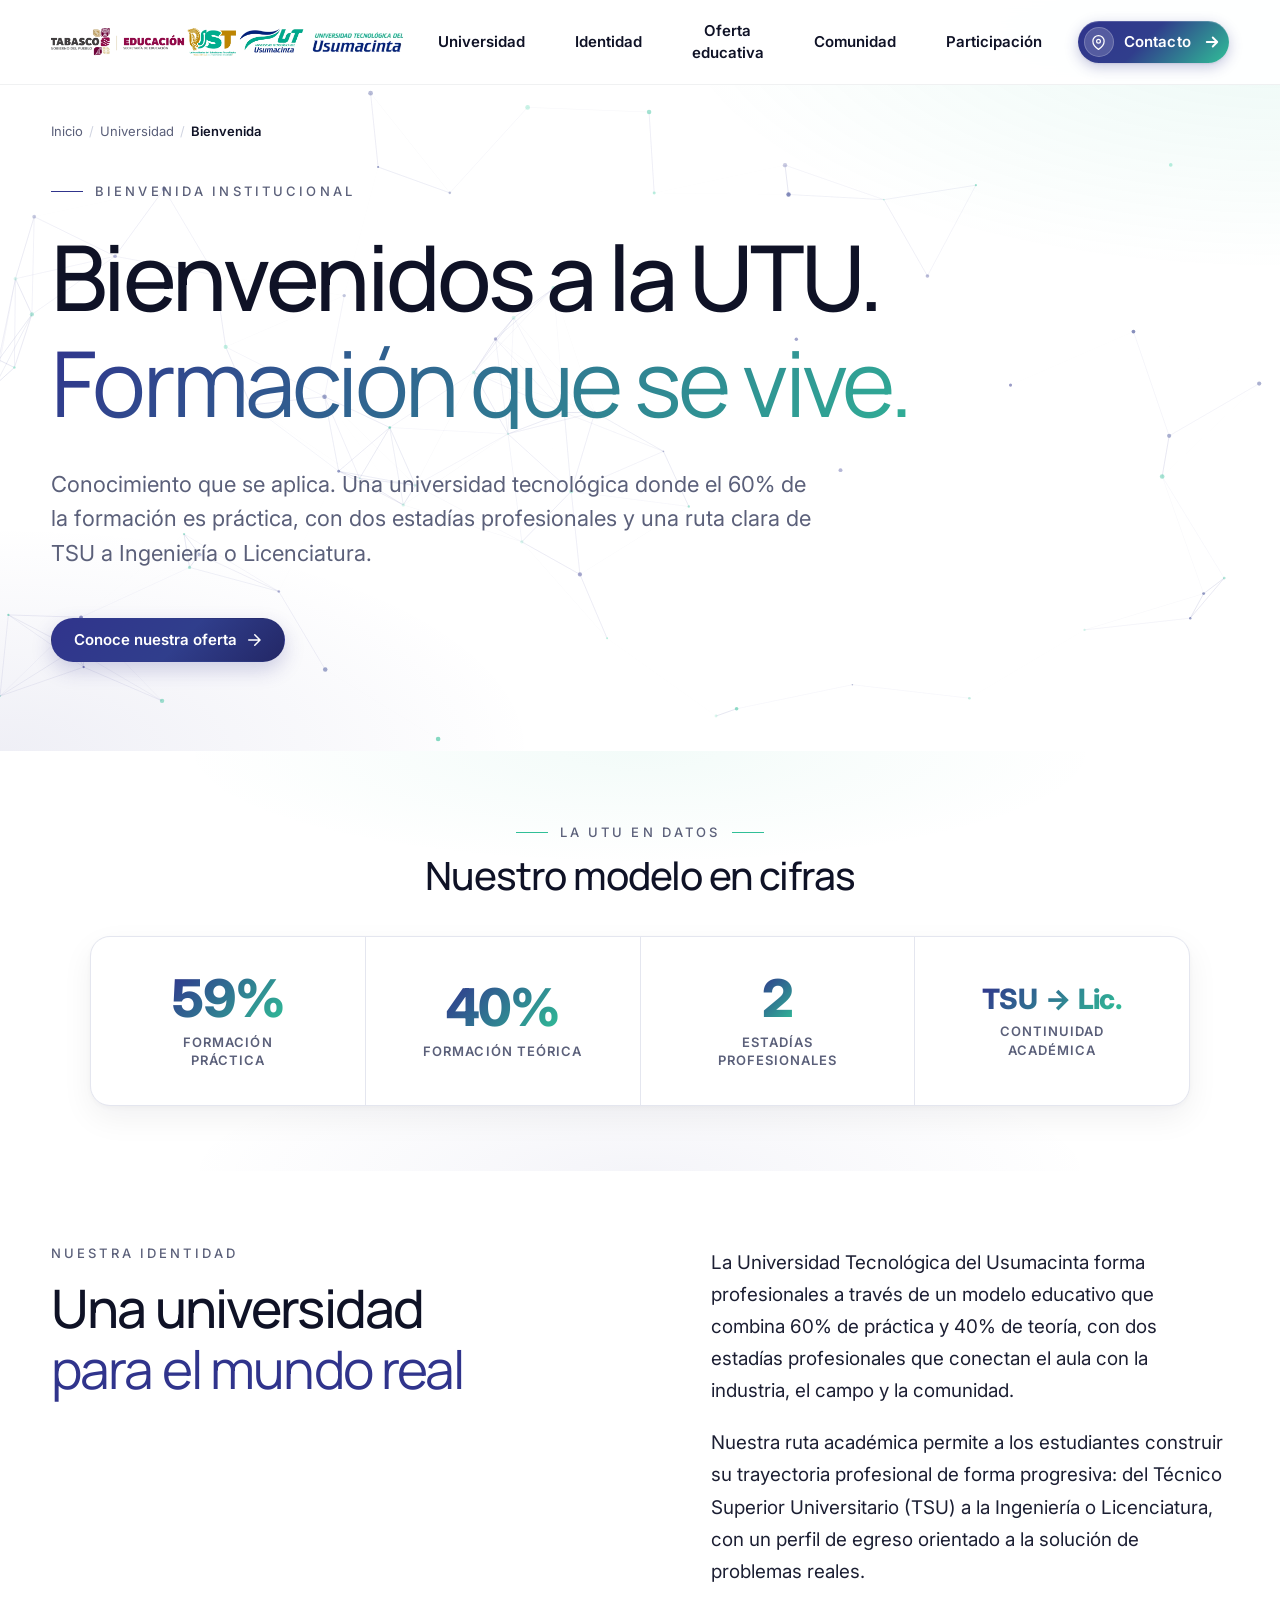
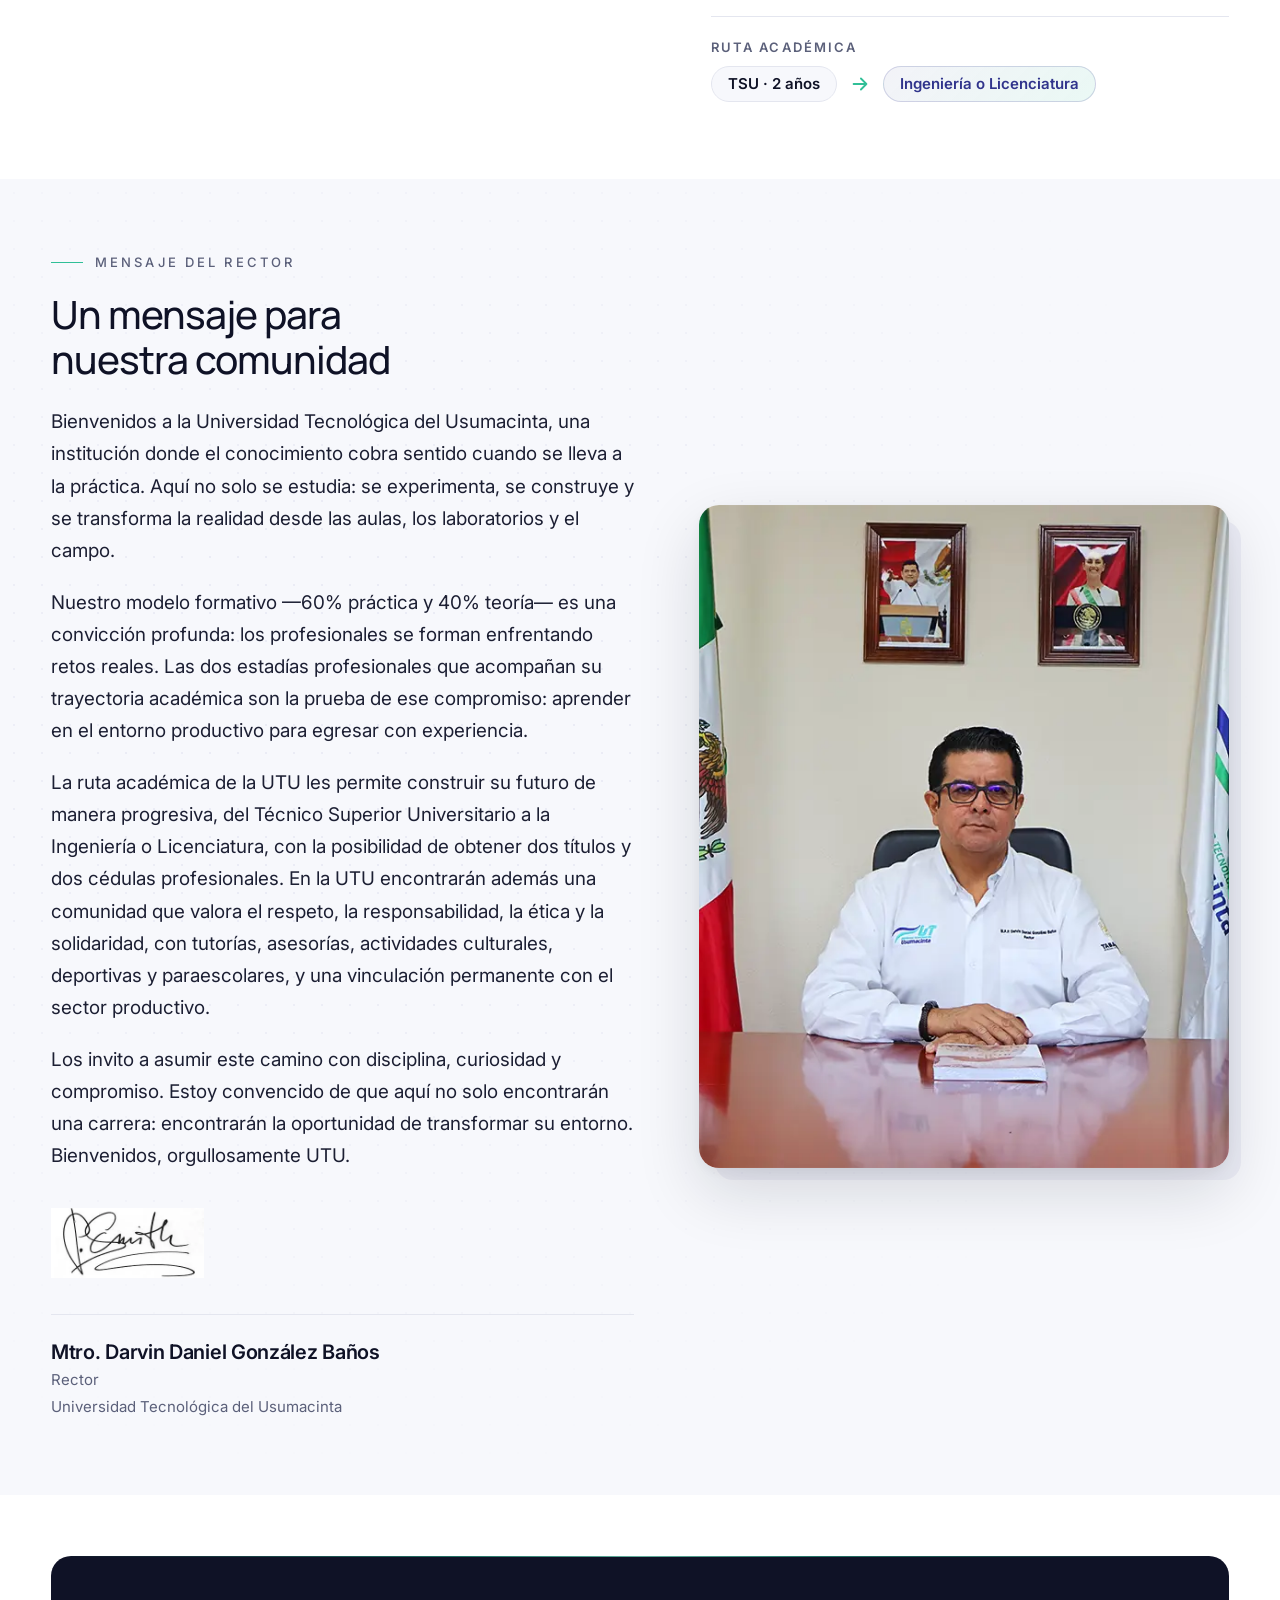
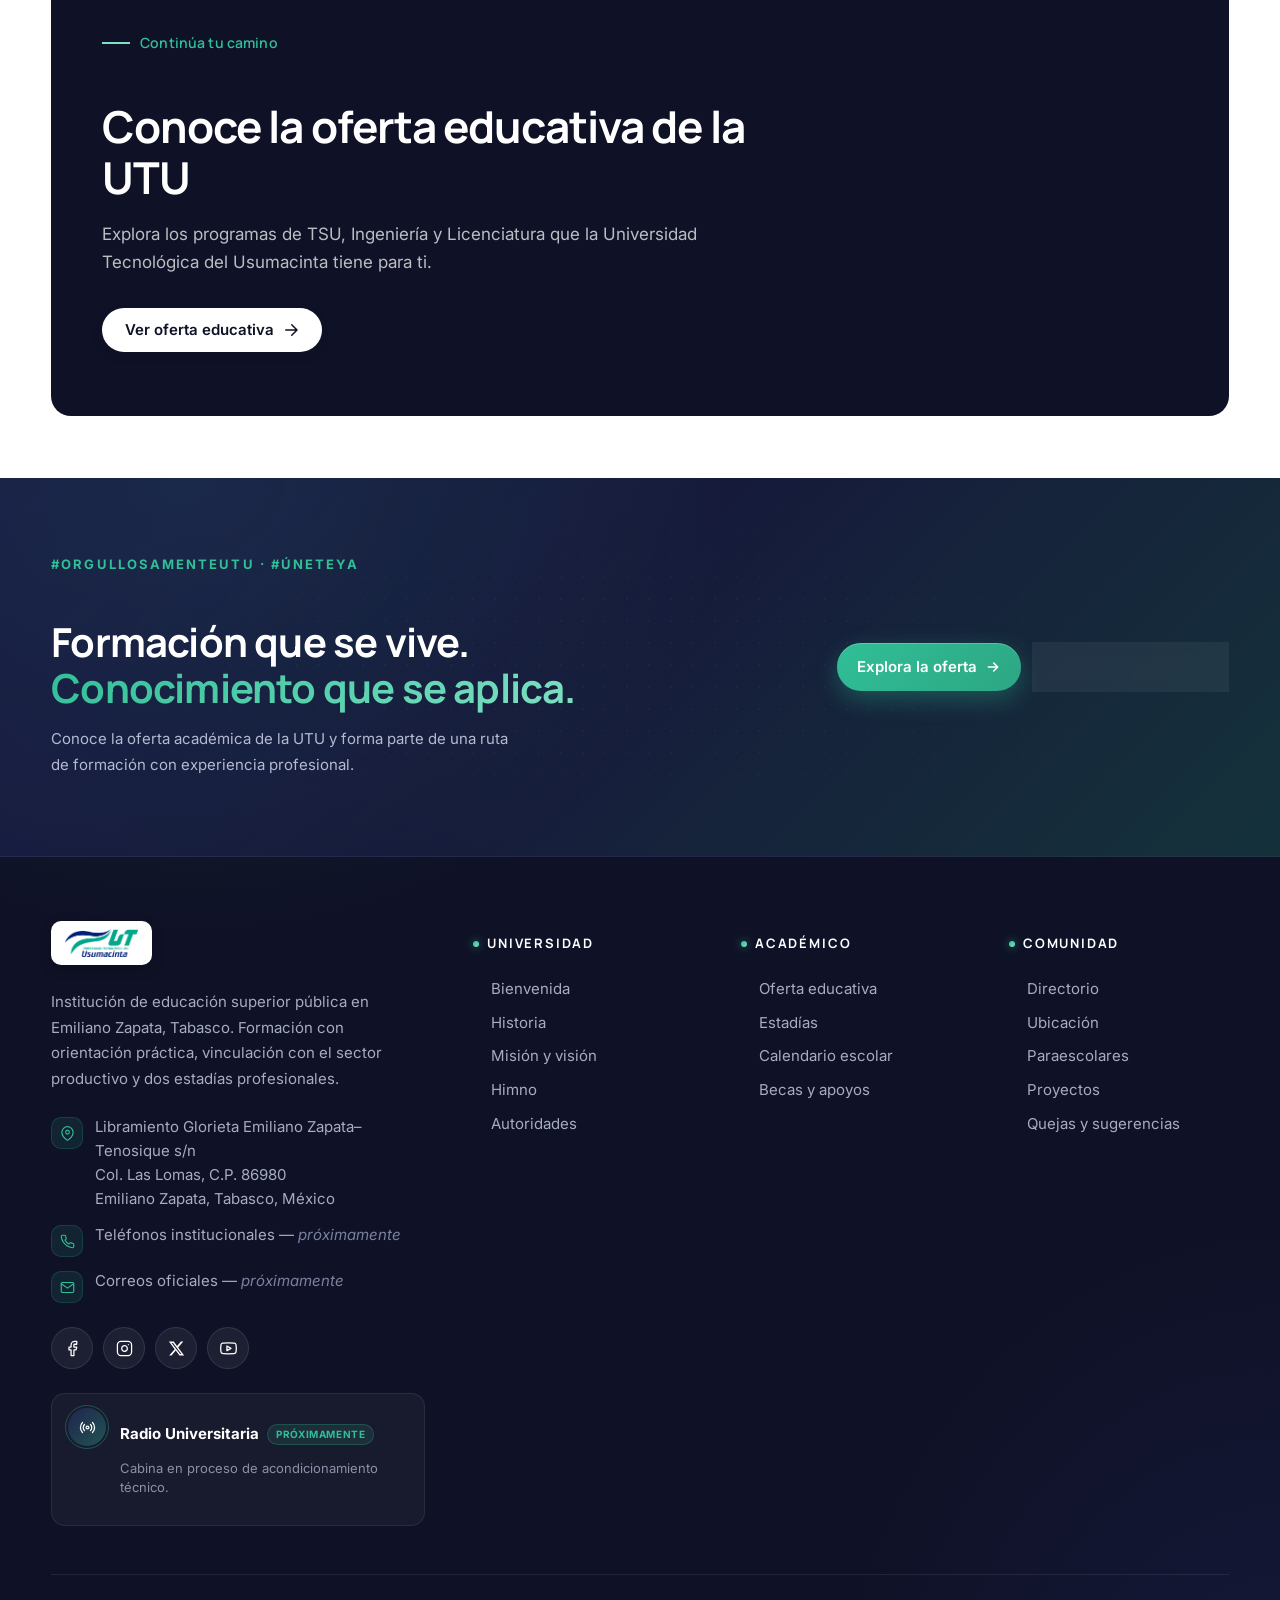
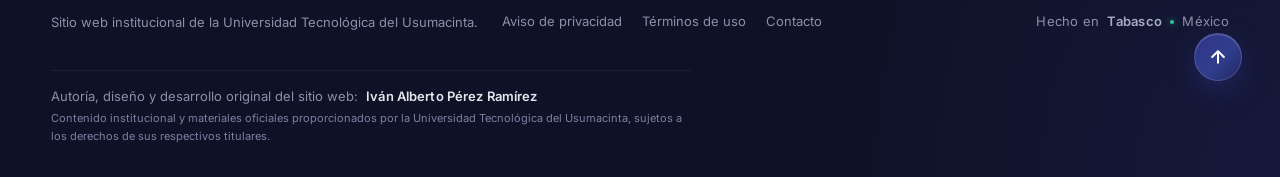
==== commit 7b05de0a: "feat(ui): refinamiento visual y tipográfico del portal UTU Introduce un sistema tipográfico de dos f" ====
--- a/pages/universidad/bienvenida.html
+++ b/pages/universidad/bienvenida.html
@@ -25,7 +25,7 @@
 
     <link rel="preconnect" href="https://fonts.googleapis.com">
     <link rel="preconnect" href="https://fonts.gstatic.com" crossorigin>
-    <link href="https://fonts.googleapis.com/css2?family=Inter:wght@400;500;600;700;800&display=swap" rel="stylesheet">
+    <link href="https://fonts.googleapis.com/css2?family=Inter:wght@400;500;600;700;800&family=Manrope:wght@600;700;800&display=swap" rel="stylesheet">
 
     <link rel="stylesheet" href="/css/reset.css">
     <link rel="stylesheet" href="/css/variables.css">
@@ -33,6 +33,7 @@
     <link rel="stylesheet" href="/css/components/buttons.css">
     <link rel="stylesheet" href="/css/components/header.css">
     <link rel="stylesheet" href="/css/components/footer.css">
+    <link rel="stylesheet" href="/css/components/breadcrumbs.css">
 
     <link rel="stylesheet" href="/css/pages/bienvenida.css">
 
@@ -54,6 +55,15 @@
                     aria-hidden="true"></canvas>
 
             <div class="container welcome-hero__inner">
+
+                <nav class="breadcrumbs welcome-hero__breadcrumbs" aria-label="Ruta de navegación">
+                    <ol>
+                        <li><a href="/">Inicio</a></li>
+                        <li><a href="/pages/universidad/bienvenida.html">Universidad</a></li>
+                        <li><span aria-current="page">Bienvenida</span></li>
+                    </ol>
+                </nav>
+
                 <div class="welcome-hero__content reveal">
                     <p class="welcome-hero__eyebrow" data-content="hero.eyebrow"></p>
 
@@ -76,7 +86,7 @@
             </div>
         </section>
 
-        <!-- 2. FRANJA DE DATOS (NUEVA) -->
+        <!-- 2. FRANJA DE DATOS -->
         <section class="welcome-stats" aria-labelledby="welcome-stats-title">
             <div class="container">
                 <div class="welcome-stats__head reveal">
@@ -109,7 +119,6 @@
                     <p class="welcome-identity__text" data-content="identity.text1"></p>
                     <p class="welcome-identity__text" data-content="identity.text2"></p>
 
-                    <!-- Mini-ruta académica -->
                     <div class="welcome-identity__route">
                         <p class="welcome-identity__route-label" data-content="route.eyebrow"></p>
                         <div class="welcome-identity__route-steps">
--- a/css/variables.css
+++ b/css/variables.css
@@ -1,12 +1,5 @@
 /* ============================================================
    variables.css — Design tokens UTU
-   ------------------------------------------------------------
-   · Hero: usa svh (small viewport height) para garantizar que
-     el contenido siempre quepa en el área visible del navegador
-     móvil (las barras del navegador ya no recortan el fondo).
-   · Fallback a vh para navegadores antiguos.
-   · Sin min-height forzado: el hero se ajusta al espacio
-     disponible en pantallas bajas (landscape móvil).
    ============================================================ */
 
 :root {
@@ -17,7 +10,7 @@
     --color-secondary:      #30BF97;
     --color-secondary-dark: #2DA683;
 
-    /* ---------- Colores exactos del logo (para texto de marca) ---------- */
+    /* ---------- Colores exactos del logo ---------- */
     --color-logo-blue:  #0D378C;
     --color-logo-green: #078C5B;
 
@@ -32,12 +25,17 @@
     --color-border:         #E4E6EF;
     --color-border-strong:  #CFD3E0;
 
+    /* ---------- Acentos textuales accesibles ---------- */
+    --color-accent-text:    #267A65;
+    --color-accent-strong:  #1F6B57;
+
     /* ---------- Gradientes ---------- */
     --gradient-primary: linear-gradient(135deg, #30348C 0%, #303E8C 55%, #232766 100%);
     --gradient-accent:  linear-gradient(135deg, #30BF97 0%, #2DA683 100%);
 
     /* ---------- Tipografía ---------- */
     --font-sans: Inter, -apple-system, BlinkMacSystemFont, "Segoe UI", Roboto, Helvetica, Arial, sans-serif;
+    --font-display: "Manrope", Inter, -apple-system, BlinkMacSystemFont, "Segoe UI", Roboto, Helvetica, Arial, sans-serif;
 
     --fs-xs:   clamp(0.75rem,  0.72rem + 0.15vw, 0.8125rem);
     --fs-sm:   clamp(0.875rem, 0.85rem + 0.20vw, 0.9375rem);
@@ -96,14 +94,6 @@
     /* ---------- Alturas útiles ---------- */
     --header-h: 68px;
 
-    /* Hero: altura exacta = viewport visible − header.
-       · svh (small viewport height) reserva el espacio de las
-         barras del navegador móvil. Es lo más estable.
-       · Fallback a vh para navegadores antiguos.
-       · Sin min-height forzado: el hero se ajusta al espacio
-         disponible en pantallas bajas (landscape móvil) y el
-         contenido interno se adapta con las media queries de
-         altura definidas en home.css. */
     --hero-h: calc(100vh  - var(--header-h));
     --hero-h: calc(100svh - var(--header-h));
 }
@@ -116,7 +106,6 @@
     }
 }
 
-/* Respeta la preferencia de movimiento reducido del sistema */
 @media (prefers-reduced-motion: reduce) {
     :root {
         --t-fast: 0.01ms;
--- a/css/main.css
+++ b/css/main.css
@@ -10,6 +10,26 @@
     overflow-x: hidden;
 }
 
+/* ---------- Sistema tipográfico editorial ---------- */
+h1, h2, h3, h4, h5, h6,
+.hero__title,
+.section__title,
+.page-hero__title,
+.cta__title,
+.card__title,
+.pillar__title,
+.route__title,
+.program-card__title,
+.news-card__title,
+.events__title,
+.welcome-hero__title,
+.welcome-identity__title,
+.welcome-rector__title,
+.welcome-stats__title {
+    font-family: var(--font-display);
+    font-feature-settings: "ss01" on, "cv11" on;
+}
+
 /* ---------- Contenedor ---------- */
 .container {
     width: 100%;
@@ -20,10 +40,17 @@
 .container--narrow { max-width: var(--container-narrow); }
 
 /* ---------- Secciones ---------- */
-.section { padding-block: var(--space-3xl); position: relative; }
+.section {
+    padding-block: clamp(3rem, 2.25rem + 2vw, 4rem);
+    position: relative;
+    scroll-margin-top: calc(var(--header-h) + 1rem);
+}
 .section--alt { background-color: var(--color-background); }
 
-.section__head { max-width: 780px; margin-bottom: var(--space-2xl); }
+.section__head {
+    max-width: 780px;
+    margin-bottom: clamp(1.75rem, 1.2rem + 1.5vw, 2.5rem);
+}
 .section__head--center { margin-inline: auto; text-align: center; }
 .section__head--row {
     display: flex;
@@ -45,65 +72,61 @@
     font-size: clamp(2rem, 1.4rem + 2.8vw, 3.5rem);
     letter-spacing: -.028em;
     color: var(--color-ink);
-    font-weight: 800;
-    line-height: 1.06;
+    font-weight: 700;
+    line-height: 1.08;
 }
 
 .section__lead {
-    margin-top: var(--space-lg);
+    margin-top: clamp(1rem, 0.85rem + 0.5vw, 1.25rem);
     font-size: clamp(1.0625rem, 1rem + 0.55vw, 1.3125rem);
     color: var(--color-muted);
     max-width: 62ch;
-    line-height: 1.6;
+    line-height: 1.65;
     font-weight: 400;
 }
 .section__lead--center { margin-inline: auto; }
 
-/* ---------- Eyebrow ---------- */
+/* ---------- Eyebrow editorial ---------- */
 .eyebrow {
     display: inline-flex;
     align-items: center;
-    gap: .5rem;
-    padding: .4375rem .9375rem .4375rem .75rem;
-    background: linear-gradient(135deg,
-        rgba(48,52,140,.07) 0%,
-        rgba(48,191,151,.08) 100%);
-    border: 1px solid rgba(48,52,140,.14);
-    border-radius: var(--radius-pill);
-    font-size: var(--fs-xs);
-    font-weight: 700;
-    letter-spacing: .16em;
-    text-transform: uppercase;
-    color: var(--color-primary);
-    margin-bottom: var(--space-lg);
-    line-height: 1;
-}
+    gap: 0.625rem;
+    padding: 0;
+    background: none;
+    border: 0;
+    border-radius: 0;
+    font-family: var(--font-display);
+    font-size: clamp(0.8125rem, 0.78rem + 0.15vw, 0.875rem);
+    font-weight: 600;
+    letter-spacing: 0.01em;
+    line-height: 1.35;
+    text-transform: none;
+    color: var(--color-accent-text);
+    margin-bottom: clamp(1rem, 0.8rem + 0.6vw, 1.5rem);
+}
+
 .eyebrow::before {
     content: "";
-    width: 6px;
-    height: 6px;
-    border-radius: 50%;
-    background: linear-gradient(135deg, var(--color-primary), var(--color-secondary));
-    box-shadow: 0 0 10px rgba(48,191,151,.65);
+    display: inline-block;
+    width: 28px;
+    height: 2px;
+    border-radius: 0;
+    background: var(--color-secondary);
+    box-shadow: none;
     flex-shrink: 0;
-    animation: eyebrowPulse 2.4s ease-in-out infinite;
-}
-@keyframes eyebrowPulse {
-    0%, 100% { transform: scale(1);   opacity: 1;   }
-    50%      { transform: scale(.75); opacity: .65; }
-}
-@media (prefers-reduced-motion: reduce) {
-    .eyebrow::before { animation: none; }
-}
-
-.eyebrow--on-dark {
-    background: rgba(48,191,151,.12);
-    border-color: rgba(48,191,151,.30);
+    animation: none;
+}
+
+.eyebrow--on-dark,
+.cta .eyebrow--on-dark {
+    background: none;
+    border: 0;
     color: #7EE0C2;
 }
 .eyebrow--on-dark::before {
-    background: linear-gradient(135deg, #7EE0C2, #30BF97);
-    box-shadow: 0 0 12px rgba(126,224,194,.85);
+    background: #7EE0C2;
+    box-shadow: none;
+    animation: none;
 }
 
 /* ---------- Tipografía auxiliar ---------- */
@@ -117,8 +140,8 @@
 .text-muted {
     color: var(--color-muted);
     max-width: 65ch;
-    margin-top: var(--space-md);
-    line-height: 1.7;
+    margin-top: 0.875rem;
+    line-height: 1.75;
     font-size: var(--fs-base);
 }
 
@@ -147,10 +170,10 @@
 /* ---------- Scroll reveal ---------- */
 .reveal {
     opacity: 0;
-    transform: translateY(24px);
+    transform: translateY(18px);
     transition:
-        opacity .7s var(--ease-out),
-        transform .7s var(--ease-out);
+        opacity .6s var(--ease-out),
+        transform .6s var(--ease-out);
     transition-delay: var(--reveal-delay, 0ms);
     will-change: opacity, transform;
 }
@@ -161,12 +184,10 @@
     .reveal { opacity: 1; transform: none; transition: none; }
 }
 
-/* ---------- CTA (bloque oscuro compartido) ----------
-   Usado por home y bienvenida con la misma estructura.
-   Vive aquí para evitar duplicación entre páginas. */
+/* ---------- CTA (bloque oscuro compartido) ---------- */
 .section--cta {
     background-color: var(--color-surface);
-    padding-block: var(--space-3xl);
+    padding-block: clamp(3rem, 2.25rem + 2vw, 4rem);
 }
 
 .cta {
@@ -201,7 +222,6 @@
 .cta .eyebrow--on-dark {
     color: var(--color-secondary);
     margin-bottom: var(--space-sm);
-    letter-spacing: 0.14em;
 }
 
 .cta__title {
--- a/css/components/header.css
+++ b/css/components/header.css
@@ -8,6 +8,13 @@
    · Dropdowns simples para el resto
    · Menú móvil con acordeones y jerarquía TSU/continuidad
    · CTA "Contacto" con shine sweep
+   ------------------------------------------------------------
+   Cambios:
+   · Logo institucional reemplazado por composición panorámica
+     logos_utu_transparente_2x.webp (12.41:1).
+   · Se eliminó .site-header__brand-text (redundante: el nombre
+     de la Universidad ya está en la imagen).
+   · Breakpoint desktop subido a 1280px.
    ============================================================ */
 
 /* ============================================================
@@ -15,7 +22,9 @@
    ============================================================ */
 .top-progress {
     position: fixed;
-    top: 0; left: 0; right: 0;
+    top: 0;
+    left: 0;
+    right: 0;
     height: 3px;
     z-index: calc(var(--z-header) + 20);
     pointer-events: none;
@@ -24,7 +33,9 @@
     transition: opacity 0.4s ease-out;
 }
 
-.top-progress.is-hidden { opacity: 0; }
+.top-progress.is-hidden {
+    opacity: 0;
+}
 
 .top-progress__bar {
     display: block;
@@ -64,7 +75,9 @@
    ============================================================ */
 .site-header {
     position: fixed;
-    top: 0; left: 0; right: 0;
+    top: 0;
+    left: 0;
+    right: 0;
     z-index: var(--z-header);
     background-color: rgba(255, 255, 255, 0.94);
     backdrop-filter: saturate(180%) blur(18px);
@@ -82,7 +95,9 @@
     box-shadow: 0 8px 24px rgba(15, 18, 38, 0.06);
 }
 
-.site-header.is-hidden { transform: translateY(-100%); }
+.site-header.is-hidden {
+    transform: translateY(-100%);
+}
 
 .site-header__inner {
     display: flex;
@@ -96,85 +111,34 @@
     padding-inline: var(--container-pad);
 }
 
-/* ---------- Logo + texto de marca ----------
-   El texto se muestra siempre (mobile y desktop);
-   los tamaños tipográficos cambian por breakpoint. */
+/* ---------- Marca institucional (12.41:1 panorámico) ---------- */
 .site-header__brand {
     display: flex;
     align-items: center;
-    flex-shrink: 0;
-    gap: .625rem;
-    min-width: 0;
+    flex: 0 1 520px;      /* base desktop; se contrae si nav+CTA lo exigen */
+    min-width: 0;         /* permite contraerse dentro del flex */
+    max-width: 100%;
     transition: opacity var(--t-fast);
 }
-.site-header__brand:hover { opacity: 0.85; }
+
+.site-header__brand:hover {
+    opacity: 0.92;
+}
 
 .site-header__logo {
-    height: clamp(32px, 5vw, 46px);
-    width: auto;
-    aspect-ratio: 5 / 2;
+    display: block;
+    width: 100%;
+    height: auto;
     object-fit: contain;
-    flex-shrink: 0;
-}
-
-.site-header__brand-text {
-    display: flex;
-    flex-direction: column;
-    justify-content: center;
-    gap: 1px;
-    min-width: 0;
-    max-width: 100%;
-    overflow: hidden;
-    line-height: 1.08;
-    letter-spacing: -.01em;
-}
-
-.site-header__brand-name {
-    display: block;
-    min-width: 0;
-    overflow: hidden;
-    text-overflow: ellipsis;
-    white-space: nowrap;
-    font-size: clamp(.5625rem, 2.4vw, .75rem);
-    font-weight: 800;
-    color: var(--color-logo-blue, #0D378C);
-    text-transform: uppercase;
-}
-
-.site-header__brand-name--accent {
-    color: var(--color-logo-green, #078C5B);
-    font-weight: 700;
-    text-transform: none;
-    letter-spacing: 0;
-}
-
-@media (max-width: 1023.98px) {
-    .site-header__brand {
-        flex-shrink: 1;
-        gap: .5rem;
-    }
-}
-
-@media (min-width: 1024px) {
-    .site-header__brand { gap: 0.875rem; }
-    .site-header__brand-text {
-        gap: 2px;
-        line-height: 1.1;
-    }
-    .site-header__brand-name {
-        font-size: clamp(0.75rem, 0.85vw, 0.875rem);
-        letter-spacing: -0.015em;
-    }
-    .site-header__brand-name--accent {
-        font-size: clamp(0.65rem, 0.75vw, 0.75rem);
-        letter-spacing: 0.01em;
-    }
+    object-position: left center;
 }
 
 /* ============================================================
    3. NAV DESKTOP — hover pill premium
    ============================================================ */
-.site-header__nav { display: none; }
+.site-header__nav {
+    display: none;
+}
 
 .nav__list {
     display: flex;
@@ -305,11 +269,7 @@
 }
 
 .nav__link:hover .nav__chevron { opacity: 1; }
-
-.nav__item.is-open .nav__chevron {
-    transform: rotate(180deg);
-    opacity: 1;
-}
+.nav__item.is-open .nav__chevron { transform: rotate(180deg); opacity: 1; }
 
 /* ============================================================
    4. DROPDOWN SIMPLE
@@ -365,6 +325,7 @@
     flex-direction: column;
     gap: 2px;
 }
+
 .nav__panel-list li { list-style: none; }
 
 .nav__panel-list a {
@@ -401,10 +362,9 @@
     min-width: 640px;
     padding: 1.375rem;
 }
+
 .nav__panel--mega::before { display: none; }
-.nav__item.is-open .nav__panel--mega {
-    transform: translateY(0) scale(1);
-}
+.nav__item.is-open .nav__panel--mega { transform: translateY(0) scale(1); }
 
 .nav__mega {
     display: grid;
@@ -412,7 +372,10 @@
     gap: 1.5rem;
 }
 
-.nav__mega-group { display: flex; flex-direction: column; }
+.nav__mega-group {
+    display: flex;
+    flex-direction: column;
+}
 
 .nav__mega-head {
     display: flex;
@@ -445,6 +408,7 @@
         0 4px 12px rgba(48, 52, 140, 0.28),
         inset 0 1px 0 rgba(255, 255, 255, 0.18);
 }
+
 .nav__mega-badge--lic {
     background: linear-gradient(135deg, #30BF97 0%, #2DA683 100%);
     box-shadow:
@@ -467,6 +431,7 @@
     flex-direction: column;
     gap: 2px;
 }
+
 .nav__mega-list li { list-style: none; }
 
 .nav__mega-item {
@@ -501,6 +466,7 @@
     transform: translateX(3px);
     outline: none;
 }
+
 .nav__mega-item:hover::before,
 .nav__mega-item:focus-visible::before {
     height: 60%;
@@ -530,15 +496,18 @@
     line-height: 1.35;
     transition: color var(--t-fast), transform 0.28s var(--ease-out);
 }
+
 .nav__mega-item-sub svg {
     flex-shrink: 0;
     opacity: 0.65;
     transition: transform 0.28s var(--ease-out), opacity 0.28s;
 }
+
 .nav__mega-item:hover .nav__mega-item-sub,
 .nav__mega-item:focus-visible .nav__mega-item-sub {
     color: var(--color-secondary-dark);
 }
+
 .nav__mega-item:hover .nav__mega-item-sub svg {
     transform: translateX(3px);
     opacity: 1;
@@ -547,7 +516,9 @@
 /* ============================================================
    6. CTA PREMIUM — "Contacto"
    ============================================================ */
-.site-header__actions { display: none; }
+.site-header__actions {
+    display: none;
+}
 
 .header-cta {
     position: relative;
@@ -612,10 +583,11 @@
         inset 0 1px 0 rgba(255, 255, 255, 0.28);
     outline: none;
 }
+
 .header-cta:hover::before,
 .header-cta:focus-visible::before { left: 120%; }
 .header-cta:hover::after,
-.header-cta:focus-visible::after { opacity: 1; }
+.header-cta:focus-visible::after  { opacity: 1; }
 
 .header-cta__icon {
     display: inline-flex;
@@ -632,12 +604,8 @@
     z-index: 2;
     transition: transform 0.32s cubic-bezier(0.22, 1, 0.36, 1);
 }
-.header-cta__icon svg {
-    width: 15px;
-    height: 15px;
-    stroke-linecap: round;
-    stroke-linejoin: round;
-}
+
+.header-cta__icon svg { width: 15px; height: 15px; stroke-linecap: round; stroke-linejoin: round; }
 
 .header-cta__label {
     position: relative;
@@ -655,20 +623,13 @@
     z-index: 2;
     transition: transform 0.32s cubic-bezier(0.22, 1, 0.36, 1);
 }
-.header-cta__arrow svg {
-    width: 100%;
-    height: 100%;
-    stroke-linecap: round;
-    stroke-linejoin: round;
-}
+
+.header-cta__arrow svg { width: 100%; height: 100%; stroke-linecap: round; stroke-linejoin: round; }
+
 .header-cta:hover .header-cta__icon,
-.header-cta:focus-visible .header-cta__icon {
-    transform: scale(1.06) rotate(-3deg);
-}
+.header-cta:focus-visible .header-cta__icon  { transform: scale(1.06) rotate(-3deg); }
 .header-cta:hover .header-cta__arrow,
-.header-cta:focus-visible .header-cta__arrow {
-    transform: translateX(3px);
-}
+.header-cta:focus-visible .header-cta__arrow { transform: translateX(3px); }
 
 .header-cta--full {
     width: 100%;
@@ -685,6 +646,7 @@
     justify-content: center;
     width: 44px;
     height: 44px;
+    flex-shrink: 0;
     border-radius: var(--radius-sm);
     color: var(--color-ink);
     background: none;
@@ -693,10 +655,12 @@
     transition: background-color var(--t-fast);
     -webkit-tap-highlight-color: transparent;
 }
+
 .site-header__toggle:hover,
 .site-header__toggle:focus-visible {
     background-color: rgba(15, 18, 38, 0.05);
 }
+
 .site-header__toggle svg { width: 22px; height: 22px; }
 
 /* ============================================================
@@ -720,7 +684,8 @@
 
 .mobile-menu__panel {
     position: absolute;
-    top: 0; right: 0;
+    top: 0;
+    right: 0;
     height: 100dvh;
     width: min(88vw, 380px);
     background-color: var(--color-surface);
@@ -737,28 +702,35 @@
     visibility: visible;
     pointer-events: auto;
 }
+
 .mobile-menu.is-open .mobile-menu__backdrop { opacity: 1; }
-.mobile-menu.is-open .mobile-menu__panel { transform: translateX(0); }
+.mobile-menu.is-open .mobile-menu__panel    { transform: translateX(0); }
 
 .mobile-menu__head {
     display: flex;
     align-items: center;
     justify-content: space-between;
+    gap: var(--space-sm);
     padding-bottom: var(--space-lg);
     border-bottom: 1px solid var(--color-border);
     margin-bottom: var(--space-lg);
 }
 
 .mobile-menu__logo {
-    height: 32px;
-    width: auto;
-    aspect-ratio: 5 / 2;
+    display: block;
+    width: 100%;
+    max-width: 340px;
+    height: auto;
     object-fit: contain;
+    object-position: left center;
+    flex-shrink: 1;
+    min-width: 0;
 }
 
 .mobile-menu__close {
     width: 44px;
     height: 44px;
+    flex-shrink: 0;
     display: inline-flex;
     align-items: center;
     justify-content: center;
@@ -770,6 +742,7 @@
     transition: background-color var(--t-fast);
     -webkit-tap-highlight-color: transparent;
 }
+
 .mobile-menu__close:hover,
 .mobile-menu__close:focus-visible {
     background-color: var(--color-background);
@@ -780,6 +753,7 @@
     display: flex;
     flex-direction: column;
 }
+
 .mobile-menu__nav ul {
     list-style: none;
     margin: 0;
@@ -788,6 +762,7 @@
     flex-direction: column;
     gap: var(--space-2xs);
 }
+
 .mobile-menu__nav li { list-style: none; }
 
 .mobile-menu__link {
@@ -810,6 +785,7 @@
         padding-left var(--t-fast);
     -webkit-tap-highlight-color: transparent;
 }
+
 .mobile-menu__link:hover,
 .mobile-menu__link:focus-visible {
     background-color: var(--color-background);
@@ -824,6 +800,7 @@
     gap: var(--space-sm);
     padding-right: 1rem;
 }
+
 .mobile-menu__trigger:hover,
 .mobile-menu__trigger:focus-visible {
     padding-left: 1rem;
@@ -836,10 +813,12 @@
     transition: transform var(--t-base), color var(--t-base);
     flex-shrink: 0;
 }
+
 .mobile-menu__group.is-open .mobile-menu__chevron {
     transform: rotate(180deg);
     color: var(--color-primary);
 }
+
 .mobile-menu__group.is-open .mobile-menu__trigger {
     background-color: var(--color-background);
     color: var(--color-primary);
@@ -854,12 +833,14 @@
     gap: 2px;
     animation: mobileSubOpen 0.28s var(--ease-out);
 }
+
 .mobile-menu__sub[hidden] { display: none; }
 
 @keyframes mobileSubOpen {
     from { opacity: 0; transform: translateY(-4px); }
     to   { opacity: 1; transform: translateY(0); }
 }
+
 @media (prefers-reduced-motion: reduce) {
     .mobile-menu__sub { animation: none; }
 }
@@ -878,6 +859,7 @@
         background-color var(--t-fast);
     -webkit-tap-highlight-color: transparent;
 }
+
 .mobile-menu__sub-link:hover,
 .mobile-menu__sub-link:focus-visible,
 .mobile-menu__sub-link.is-active {
@@ -893,26 +875,89 @@
     padding-top: var(--space-lg);
     border-top: 1px solid var(--color-border);
 }
+
 .mobile-menu__cta .header-cta { width: 100%; }
 
 body.menu-open { overflow: hidden; }
 
 /* ============================================================
-   9. DESKTOP
-   ============================================================ */
-@media (min-width: 1024px) {
-    .site-header__nav { display: block; }
+   9. RESPONSIVE INTERMEDIO
+   ============================================================ */
+
+/* Tablets y móviles: la marca ocupa todo el ancho disponible
+   (menú hamburguesa; sin nav ni CTA en línea). */
+@media (max-width: 1099.98px) {
+    .site-header__brand {
+        flex: 1 1 auto;
+        max-width: min(600px, calc(100% - 56px));
+    }
+}
+
+/* Teléfonos compactos: maximizar el ancho útil del logotipo
+   sin modificar variables globales. */
+@media (max-width: 639.98px) {
+    .site-header__inner {
+        gap: var(--space-xs, 8px);
+        padding-inline: var(--space-sm, 12px);
+    }
+
+    .site-header__toggle {
+        width: 40px;
+        height: 40px;
+    }
+}
+
+/* ============================================================
+   10. DESKTOP (≥1280px)
+   ============================================================ */
+@media (min-width: 1100px) {
+    .site-header__nav {
+        display: block;
+    }
+
     .site-header__actions {
         display: flex;
         align-items: center;
         gap: var(--space-sm);
     }
-    .site-header__toggle { display: none; }
-    .mobile-menu { display: none; }
-}
-
-/* ============================================================
-   10. MOVIMIENTO REDUCIDO
+
+    .site-header__toggle {
+        display: none;
+    }
+
+    .mobile-menu {
+        display: none;
+    }
+
+    /* Logo ligeramente más contenido para que nav + CTA quepan en 1100–1279 */
+    .site-header__brand {
+        flex: 0 1 440px;
+    }
+}
+
+/* En el rango 1100–1279 comprimimos nav y CTA para garantizar que todo cabe */
+@media (min-width: 1100px) and (max-width: 1279.98px) {
+    .nav__list {
+        gap: 0.25rem;
+    }
+    .nav__link {
+        padding: 0.5rem 0.625rem;
+        font-size: 0.8125rem;
+    }
+    .nav__chevron {
+        width: 10px;
+        height: 10px;
+    }
+    .header-cta__label {
+        display: none; /* solo icono de contacto a 1100–1279 */
+    }
+    .header-cta {
+        padding: 0.375rem;
+    }
+}
+
+/* ============================================================
+   11. MOVIMIENTO REDUCIDO
    ============================================================ */
 @media (prefers-reduced-motion: reduce) {
     .site-header { transition: none; }
--- a/css/components/breadcrumbs.css
+++ b/css/components/breadcrumbs.css
@@ -0,0 +1,48 @@
+/* ============================================================
+   breadcrumbs.css — Migas de pan
+   ============================================================ */
+
+.breadcrumbs {
+    display: flex;
+    flex-wrap: wrap;
+    align-items: center;
+    gap: .375rem;
+    font-size: var(--fs-xs);
+    color: var(--color-muted);
+    padding-block: var(--space-md);
+}
+.breadcrumbs ol {
+    display: flex;
+    flex-wrap: wrap;
+    align-items: center;
+    gap: .375rem;
+    list-style: none;
+    margin: 0;
+    padding: 0;
+}
+.breadcrumbs li { display: inline-flex; align-items: center; gap: .375rem; }
+.breadcrumbs li:not(:last-child)::after {
+    content: "/";
+    color: var(--color-border-strong);
+    font-weight: 400;
+}
+.breadcrumbs a {
+    color: var(--color-muted);
+    text-decoration: none;
+    transition: color var(--t-fast);
+}
+.breadcrumbs a:hover, .breadcrumbs a:focus-visible {
+    color: var(--color-primary);
+    outline: none;
+}
+.breadcrumbs [aria-current="page"] {
+    color: var(--color-ink);
+    font-weight: 600;
+}
+
+/* Variante clara (encima de hero oscuro) */
+.breadcrumbs--on-dark { color: rgba(255,255,255,.7); }
+.breadcrumbs--on-dark a { color: rgba(255,255,255,.7); }
+.breadcrumbs--on-dark a:hover { color: #FFFFFF; }
+.breadcrumbs--on-dark [aria-current="page"] { color: #FFFFFF; }
+.breadcrumbs--on-dark li:not(:last-child)::after { color: rgba(255,255,255,.3); }
--- a/css/pages/bienvenida.css
+++ b/css/pages/bienvenida.css
@@ -8,6 +8,13 @@
    · Tipografía editorial monumental con clamp().
    · Layout asimétrico de dos columnas.
    · Optimizado de 320px a 4K.
+   ------------------------------------------------------------
+   Cambios de esta iteración:
+   · El hero ya no fuerza `min-height: 70svh` ni `justify-content: center`
+     en desktop. El contenido arranca justo bajo el header.
+   · El canvas de partículas comienza debajo del header, no detrás.
+   · Se incorpora breadcrumb dentro del hero con separación consistente.
+   · Paddings verticales de stats/identity/rector más compactos.
    ============================================================ */
 
 /* ------------------------------------------------------------
@@ -25,12 +32,11 @@
    ============================================================ */
 .welcome-hero {
     position: relative;
-    /* Reduje un poco el padding inferior para que no haya huecos */
-    padding-top: calc(var(--header-h) + clamp(3rem, 8vw, 5rem));
+    /* Padding-top = solo el header. El respiro inferior hasta el
+       breadcrumb lo aporta .welcome-hero__inner. */
+    padding-top: var(--header-h);
     padding-bottom: clamp(3rem, 6vw, 5rem);
-    
-    /* Quitamos el min-height por defecto. El hero se adapta al contenido. */
-    
+
     background-color: var(--color-surface);
     overflow: hidden;
     isolation: isolate;
@@ -50,24 +56,38 @@
     z-index: 0;
 }
 
-/* Canvas de partículas (constelación) */
+/* Canvas de partículas: arranca DEBAJO del header para no
+   mezclarse con la barra institucional. */
 .welcome-hero__canvas {
     position: absolute;
-    inset: 0;
+    top: var(--header-h);
+    left: 0;
+    right: 0;
+    bottom: 0;
     width: 100%;
-    height: 100%;
+    height: calc(100% - var(--header-h));
     pointer-events: none;
     z-index: 1;
     opacity: 0.85;
 }
 
+/* Contenedor interno: aporta el respiro entre el header y el
+   breadcrumb, y entre el breadcrumb y el contenido. */
 .welcome-hero__inner {
     position: relative;
     z-index: 2;
+    padding-top: clamp(1.25rem, 2.5vw, 2rem);
 }
 
 .welcome-hero__content {
     max-width: 62rem;
+}
+
+/* Breadcrumb dentro del hero: sin padding propio arriba,
+   con margen inferior hacia el eyebrow. */
+.welcome-hero__breadcrumbs {
+    padding-block: 0;
+    margin-bottom: clamp(1.25rem, 2.5vw, 2rem);
 }
 
 /* Etiqueta superior tipo editorial */
@@ -75,7 +95,7 @@
     display: inline-flex;
     align-items: center;
     gap: 0.75rem;
-    margin: 0 0 clamp(1.5rem, 3vw, 2.5rem);
+    margin: 0 0 clamp(1.25rem, 2.5vw, 2rem);
     font-size: var(--fs-xs);
     font-weight: 500;
     letter-spacing: 0.24em;
@@ -154,22 +174,25 @@
     }
 }
 
-/* Solo en Desktop (PC) devolvemos la altura imponente y centramos */
+/* En desktop: sin min-height forzado ni centrado.
+   El contenido fluye desde arriba para no despegarse del header. */
 @media (min-width: 1024px) {
     .welcome-hero {
-        min-height: 70svh;
-        display: flex;
-        flex-direction: column;
-        justify-content: center;
-    }
-}
-
-/* Pantallas muy bajas (móvil horizontal) */
+        padding-bottom: clamp(4rem, 7vw, 6rem);
+    }
+    .welcome-hero__inner {
+        padding-top: clamp(1.5rem, 3vw, 2.5rem);
+    }
+}
+
+/* Landscape móvil: mantener comportamiento sin aire vertical forzado */
 @media (max-height: 600px) and (orientation: landscape) {
     .welcome-hero {
-        min-height: auto;
-        padding-top: calc(var(--header-h) + 2.5rem);
-        padding-bottom: 3rem;
+        padding-top: var(--header-h);
+        padding-bottom: 2.5rem;
+    }
+    .welcome-hero__inner {
+        padding-top: 1rem;
     }
 }
 
@@ -183,21 +206,21 @@
    2. IDENTIDAD UNIVERSITARIA
    ============================================================ */
 .welcome-identity {
-    padding-block: clamp(4rem, 10vw, 8rem);
+    padding-block: clamp(3.5rem, 6vw, 5.5rem);
     background-color: var(--color-surface);
 }
 
 .welcome-identity__inner {
     display: grid;
     grid-template-columns: 1fr;
-    gap: clamp(2rem, 5vw, 5rem);
+    gap: clamp(2rem, 4vw, 3.5rem);
     align-items: start;
 }
 
 @media (min-width: 1024px) {
     .welcome-identity__inner {
         grid-template-columns: minmax(0, 1.15fr) minmax(0, 1fr);
-        gap: clamp(3rem, 6vw, 6rem);
+        gap: clamp(3rem, 5vw, 5rem);
     }
 }
 
@@ -212,7 +235,7 @@
     letter-spacing: 0.24em;
     text-transform: uppercase;
     color: var(--color-muted);
-    margin: 0 0 1.5rem;
+    margin: 0 0 1.25rem;
     line-height: 1;
 }
 
@@ -236,7 +259,7 @@
 .welcome-identity__body {
     display: flex;
     flex-direction: column;
-    gap: 1.5rem;
+    gap: 1.25rem;
     font-size: clamp(1rem, 0.94rem + 0.3vw, 1.1875rem);
     line-height: 1.7;
     color: var(--color-text);
@@ -251,7 +274,7 @@
    3. MENSAJE DEL RECTOR
    ============================================================ */
 .welcome-rector {
-    padding-block: clamp(4rem, 10vw, 8rem);
+    padding-block: clamp(3.5rem, 6vw, 5.5rem);
     background-color: var(--color-surface-alt);
     position: relative;
     overflow: hidden;
@@ -277,14 +300,14 @@
     z-index: 1;
     display: grid;
     grid-template-columns: 1fr;
-    gap: clamp(2.5rem, 6vw, 6rem);
+    gap: clamp(2.5rem, 5vw, 4.5rem);
     align-items: center;
 }
 
 @media (min-width: 900px) {
     .welcome-rector__inner {
         grid-template-columns: minmax(0, 1.1fr) minmax(0, 1fr);
-        gap: clamp(3rem, 6vw, 6rem);
+        gap: clamp(3rem, 5vw, 5rem);
     }
 }
 
@@ -404,7 +427,6 @@
     line-height: 1.5;
 }
 
-/* Placeholder de datos (nombre/cargo aún no oficiales) */
 .welcome-rector__info strong.is-placeholder,
 .welcome-rector__info span.is-placeholder {
     font-style: italic;
@@ -465,7 +487,6 @@
     line-height: 1.5;
 }
 
-/* Responsive del retrato */
 @media (max-width: 899px) {
     .welcome-rector__portrait {
         aspect-ratio: 4 / 4.5;
@@ -496,10 +517,10 @@
         font-size: clamp(5.5rem, 4rem + 3.2vw, 7.5rem);
     }
     .welcome-identity__inner {
-        gap: clamp(4rem, 8vw, 8rem);
+        gap: clamp(4rem, 7vw, 7rem);
     }
     .welcome-rector__inner {
-        gap: clamp(4rem, 8vw, 7rem);
+        gap: clamp(4rem, 7vw, 6.5rem);
     }
 }
 
@@ -517,11 +538,11 @@
    ============================================================ */
 
 /* ------------------------------------------------------------
-   A. FRANJA DE DATOS (después del hero)
+   A. FRANJA DE DATOS
    ------------------------------------------------------------ */
 .welcome-stats {
     position: relative;
-    padding-block: clamp(3rem, 7vw, 6rem);
+    padding-block: clamp(2.75rem, 5vw, 4.5rem);
     background-color: var(--color-surface);
     overflow: hidden;
     isolation: isolate;
@@ -554,7 +575,7 @@
 .welcome-stats__head {
     text-align: center;
     max-width: 640px;
-    margin: 0 auto clamp(2rem, 4vw, 3rem);
+    margin: 0 auto clamp(1.75rem, 3vw, 2.5rem);
 }
 
 .welcome-stats__eyebrow {
